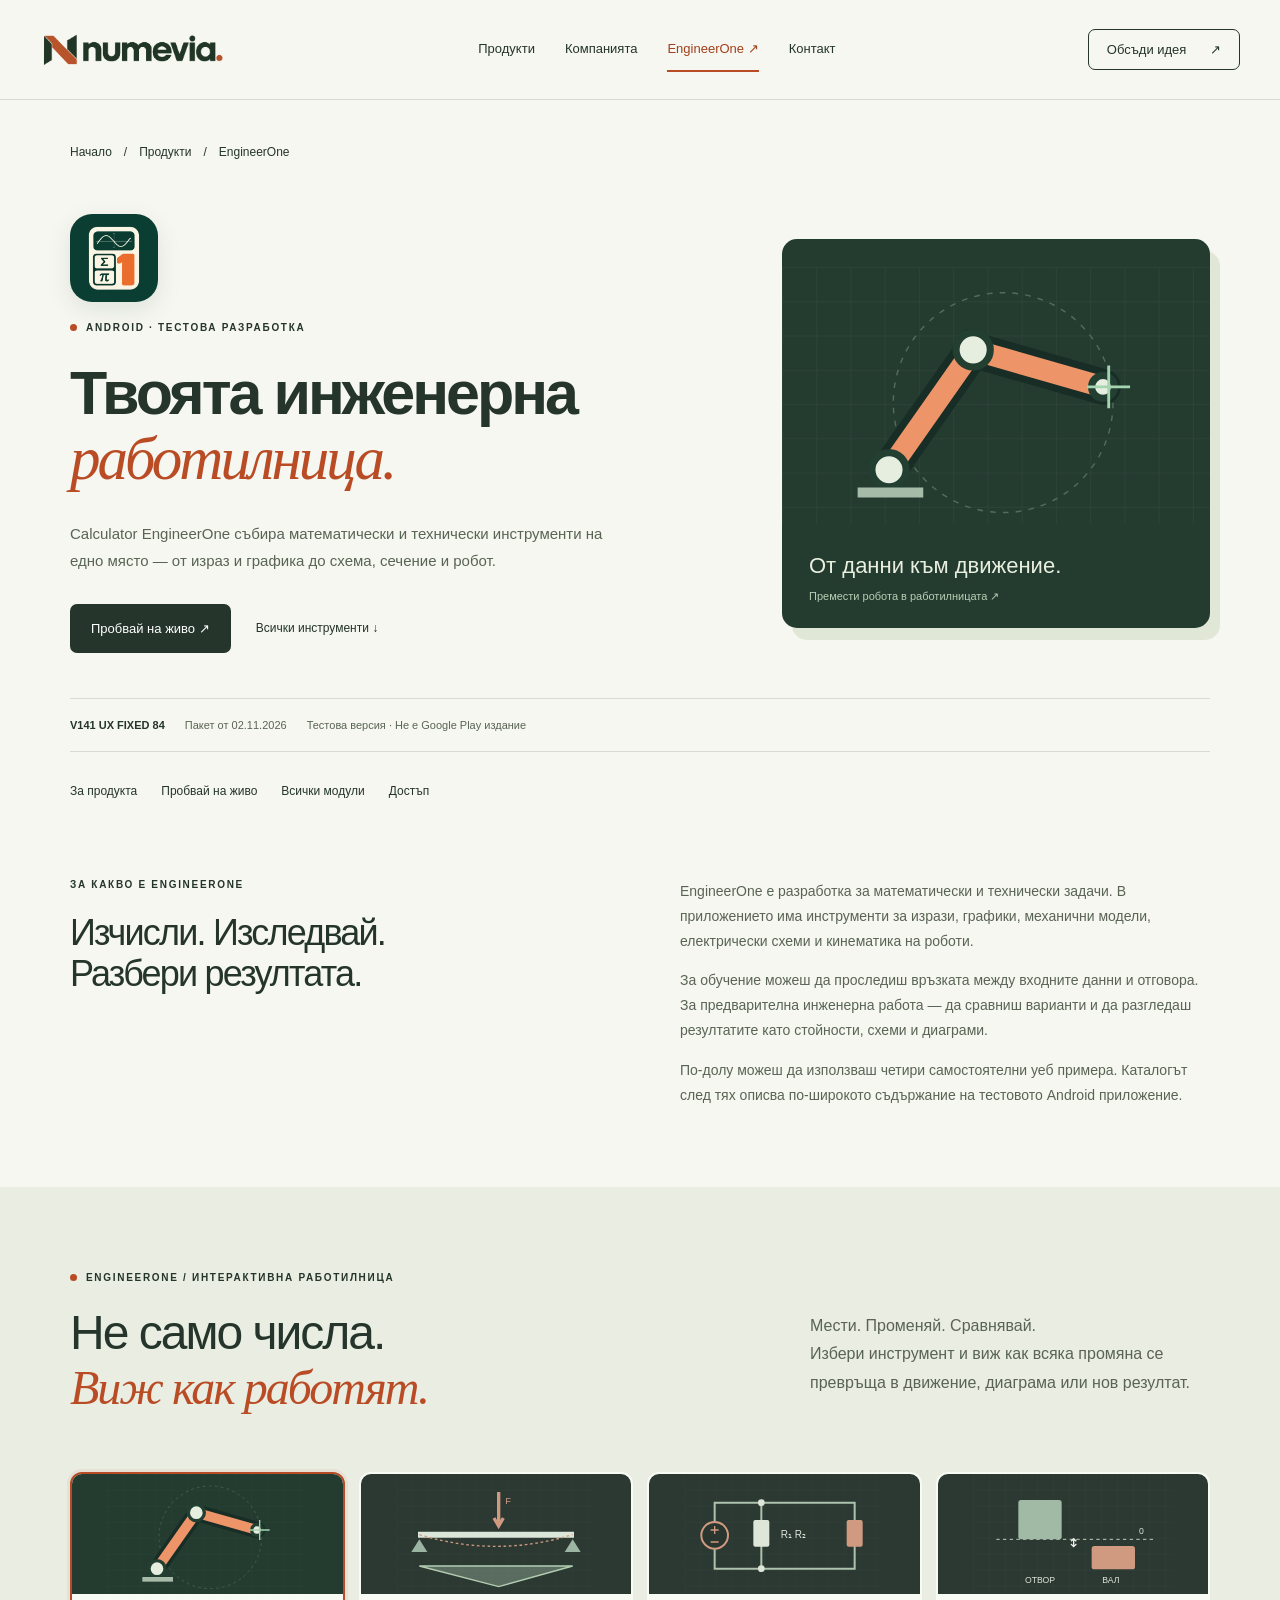
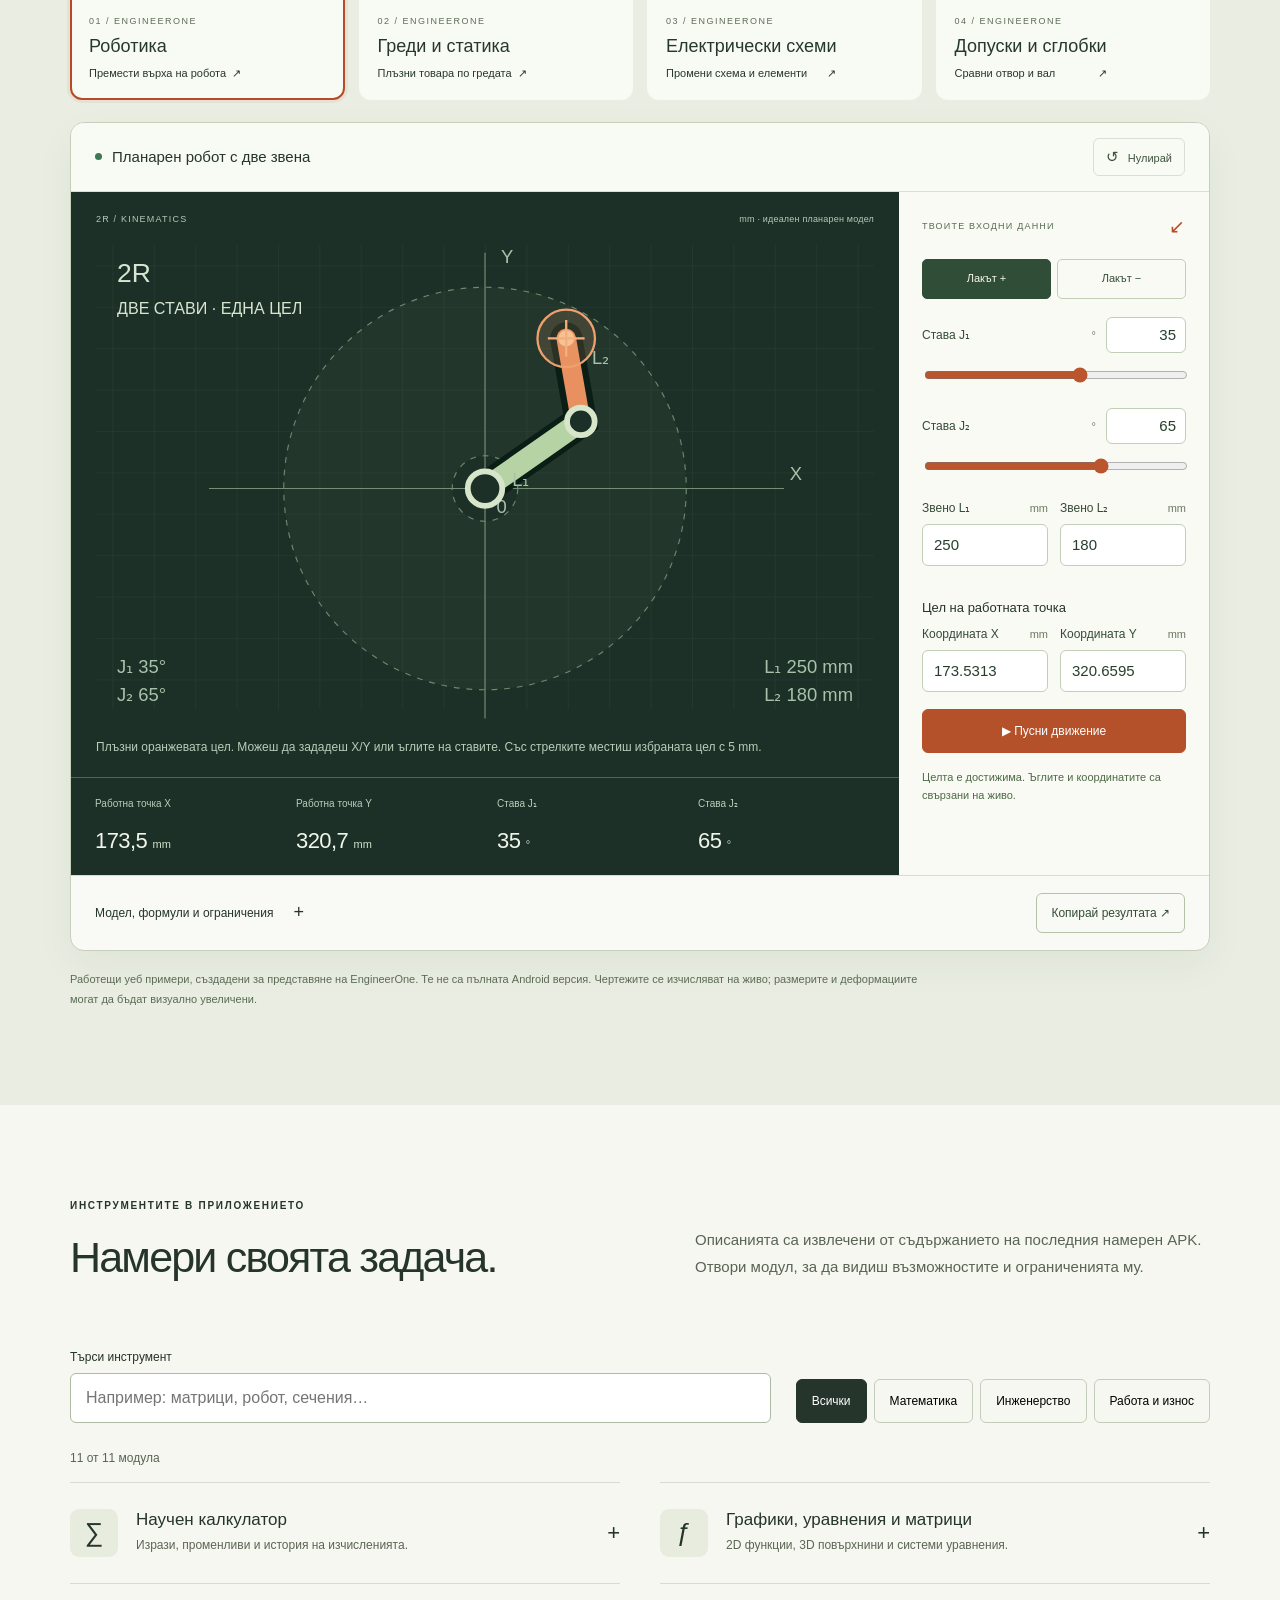
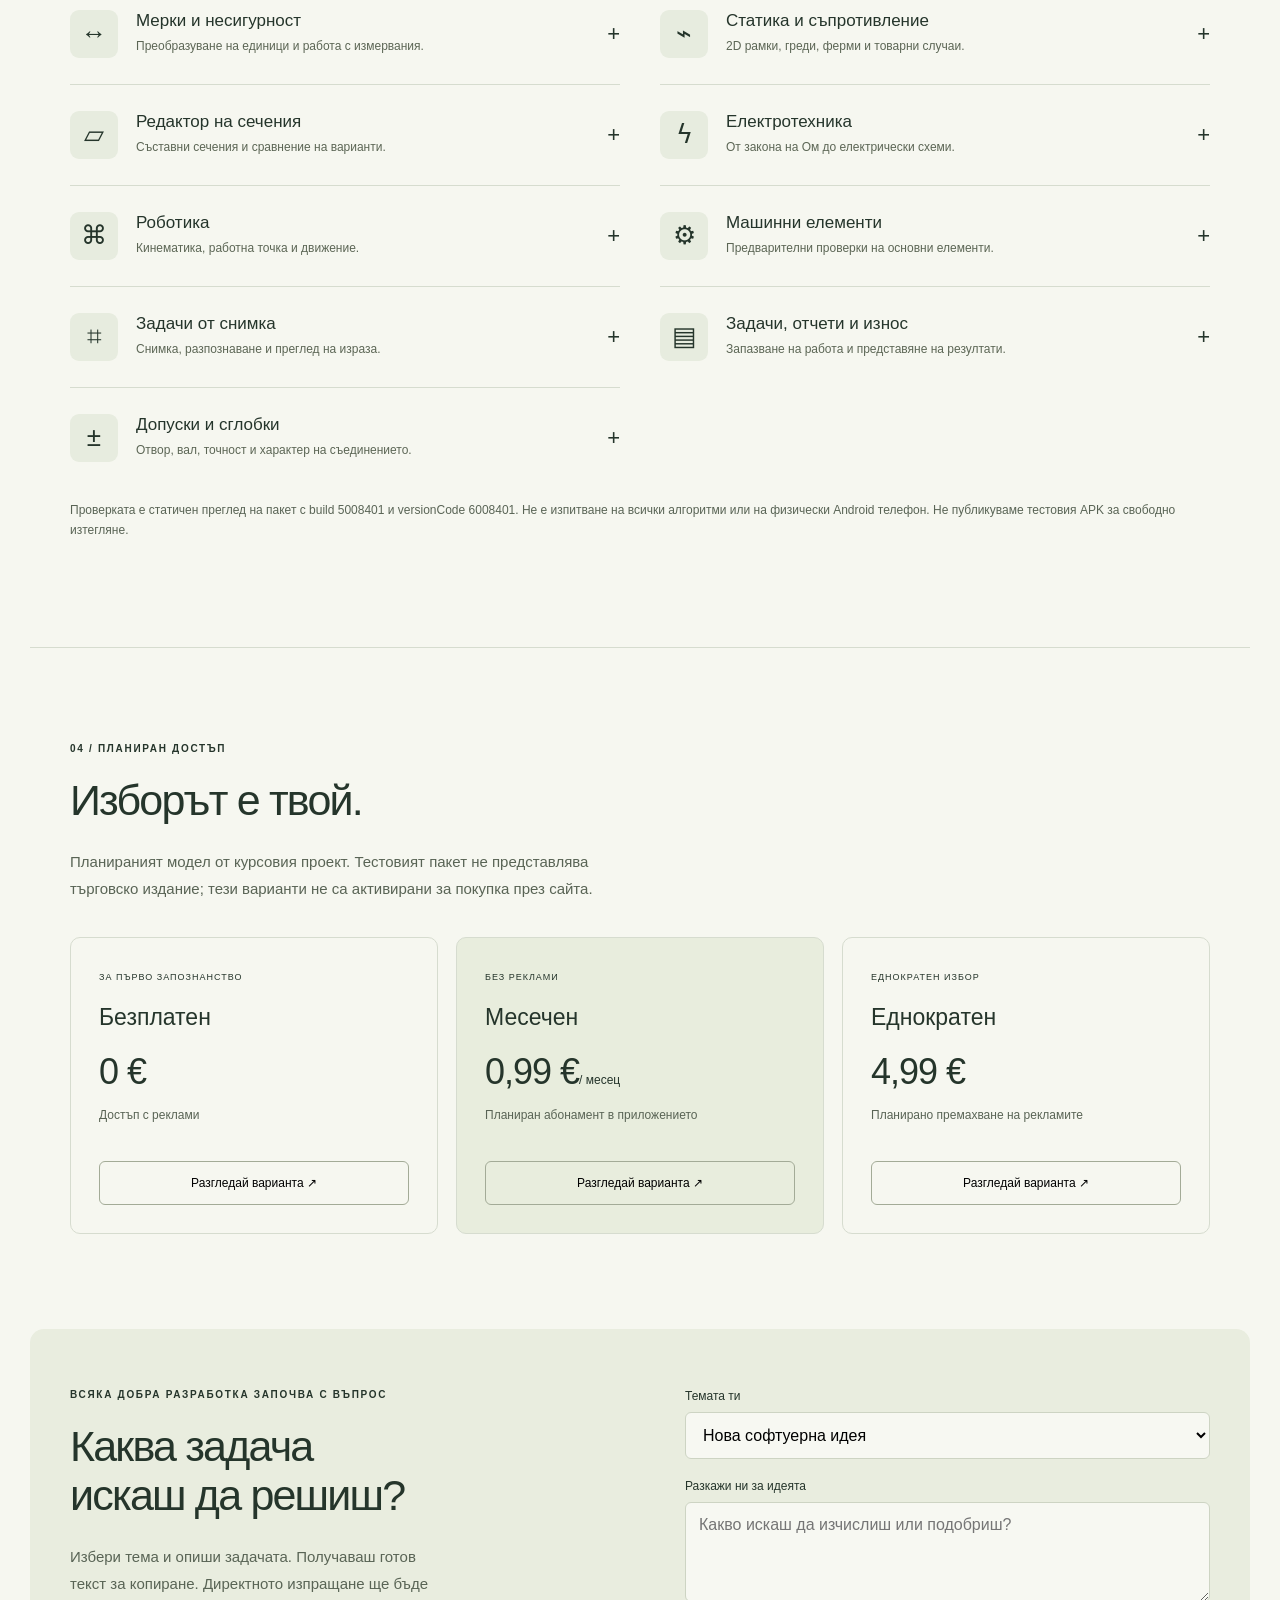
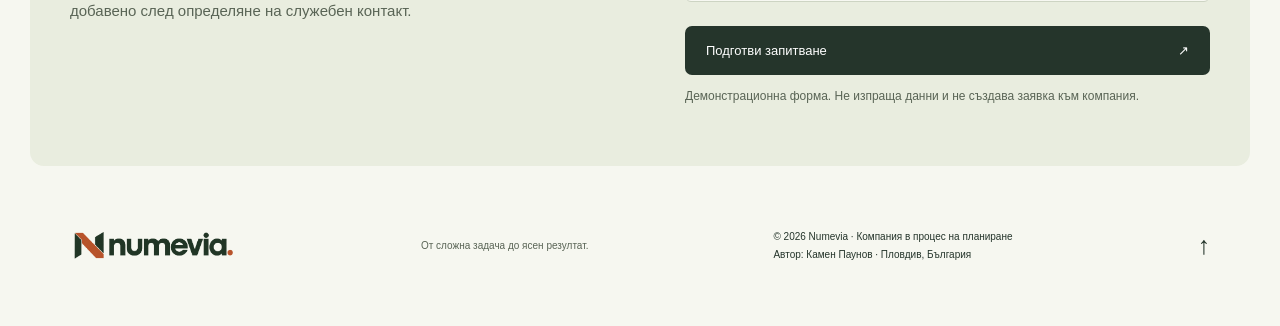
==== engineerone.html @ b9535e92 "Add distinctive EngineerOne app icon to product pages" ====
<!doctype html><html lang="bg"><head><meta charset="utf-8"><meta name="viewport" content="width=device-width,initial-scale=1"><meta name="description" content="Разгледай модулите в EngineerOne V141: математика, статика, роботика, електротехника и машинни елементи. Опитай интерактивна демонстрация."><title>EngineerOne — Модули и интерактивна демонстрация | Numevia</title><link rel="stylesheet" href="style.css"><meta property="og:title" content="EngineerOne — Инженерна работилница за Android"><meta property="og:description" content="Запознай се с Numevia и EngineerOne — първата ни разработка за математически и инженерни задачи."><meta property="og:type" content="website"><meta property="og:image" content="https://kamentuplovdiv-stack.github.io/numeviasoft/visuals/numevia-logo.png"><link rel="icon" type="image/png" href="visuals/engineerone-icon.png"><link rel="stylesheet" href="lab.css"><link rel="canonical" href="https://kamentuplovdiv-stack.github.io/numeviasoft/engineerone.html"></head><body>
<a class="skip-link" href="#main">Към съдържанието</a><header><a class="logo" href="index.html" aria-label="Numevia начало"><img src="visuals/numevia-logo.png" width="2048" height="680" alt="Numevia"></a><button class="menu-toggle" aria-controls="navigation" aria-expanded="false">Меню <span>☰</span></button><nav id="navigation" aria-label="Основна навигация"><a href="products.html" data-page="products">Продукти</a><a href="index.html#about" data-section="about">Компанията</a><a href="engineerone.html" data-page="engineerone">EngineerOne ↗</a><a href="index.html#contact" data-section="contact">Контакт</a></nav><a class="navcta" href="index.html#contact">Обсъди идея <span>↗</span></a></header>
<main id="main"><section class="wrap product-hero" id="home"><div class="breadcrumb product-breadcrumb"><a href="index.html">Начало</a><span>/</span><a href="products.html">Продукти</a><span>/</span><span aria-current="page">EngineerOne</span></div><div class="product-intro"><div><img class="engineerone-app-icon" src="visuals/engineerone-icon.png" width="96" height="96" alt="Икона на EngineerOne"><div class="eyebrow"><i></i> ANDROID · ТЕСТОВА РАЗРАБОТКА</div><h1>Твоята инженерна<br><em>работилница.</em></h1><p>Calculator EngineerOne събира математически и технически инструменти на едно място — от израз и графика до схема, сечение и робот.</p><div class="actions"><a class="button" href="#demo">Пробвай на живо ↗</a><a class="textlink" href="#modules">Всички инструменти ↓</a></div></div><a class="product-visual" href="#demo" aria-label="Опитай интерактивния робот"><img src="visuals/robot.svg" width="300" height="180" alt="Двузвенен робот с означена работна област"><span><strong>От данни към движение.</strong><small>Премести робота в работилницата ↗</small></span></a></div><div class="release-strip"><strong>V141 UX FIXED 84</strong><span>Пакет от 02.11.2026</span><span>Тестова версия · Не е Google Play издание</span></div><nav class="product-sections" aria-label="На тази страница"><a href="#overview">За продукта</a><a href="#demo">Пробвай на живо</a><a href="#modules">Всички модули</a><a href="#plans">Достъп</a></nav></section><section class="wrap product-overview" id="overview"><div><div class="eyebrow">ЗА КАКВО Е ENGINEERONE</div><h2>Изчисли. Изследвай.<br>Разбери резултата.</h2></div><div><p>EngineerOne е разработка за математически и технически задачи. В приложението има инструменти за изрази, графики, механични модели, електрически схеми и кинематика на роботи.</p><p>За обучение можеш да проследиш връзката между входните данни и отговора. За предварителна инженерна работа — да сравниш варианти и да разгледаш резултатите като стойности, схеми и диаграми.</p><p>По-долу можеш да използваш четири самостоятелни уеб примера. Каталогът след тях описва по-широкото съдържание на тестовото Android приложение.</p></div></section><section class="engineering-lab" id="demo"><div class="wrap"><div class="lab-heading"><div><div class="eyebrow"><i></i> ENGINEERONE / ИНТЕРАКТИВНА РАБОТИЛНИЦА</div><h2>Не само числа.<br><em>Виж как работят.</em></h2></div><p>Мести. Променяй. Сравнявай.<br>Избери инструмент и виж как всяка промяна се превръща в движение, диаграма или нов резултат.</p></div><div class="lab-choices" role="tablist" aria-label="Интерактивни инженерни примери"><button class="lab-choice selected" id="tab-robot" role="tab" aria-controls="lab-panel" aria-selected="true" tabindex="0" data-lab="robot"><img src="visuals/robot.svg" width="300" height="180" alt="" loading="lazy"><span class="choice-copy"><small>01 / ENGINEERONE</small><strong>Роботика</strong><span>Премести върха на робота <b>↗</b></span></span></button><button class="lab-choice " id="tab-beam" role="tab" aria-controls="lab-panel" aria-selected="false" tabindex="-1" data-lab="beam"><img src="visuals/beam.svg" width="300" height="180" alt="" loading="lazy"><span class="choice-copy"><small>02 / ENGINEERONE</small><strong>Греди и статика</strong><span>Плъзни товара по гредата <b>↗</b></span></span></button><button class="lab-choice " id="tab-circuit" role="tab" aria-controls="lab-panel" aria-selected="false" tabindex="-1" data-lab="circuit"><img src="visuals/circuit.svg" width="300" height="180" alt="" loading="lazy"><span class="choice-copy"><small>03 / ENGINEERONE</small><strong>Електрически схеми</strong><span>Промени схема и елементи <b>↗</b></span></span></button><button class="lab-choice " id="tab-fit" role="tab" aria-controls="lab-panel" aria-selected="false" tabindex="-1" data-lab="fit"><img src="visuals/fit.svg" width="300" height="180" alt="" loading="lazy"><span class="choice-copy"><small>04 / ENGINEERONE</small><strong>Допуски и сглобки</strong><span>Сравни отвор и вал <b>↗</b></span></span></button></div><div class="lab-panel" id="lab-panel" role="tabpanel" aria-labelledby="tab-robot"><div class="lab-topbar"><div><span class="lab-live-dot"></span><strong id="lab-title">Планарен робот с две звена</strong></div><div class="lab-tools"><button type="button" id="lab-reset" aria-label="Възстанови примерните стойности">↺ <span>Нулирай</span></button></div></div><div class="lab-body"><div class="lab-viewport"><div class="canvas-caption"><span id="lab-canvas-label">2R KINEMATICS</span><span id="lab-scale">mm / идеален модел</span></div><svg id="lab-canvas" viewBox="0 0 720 440" role="img" aria-labelledby="canvas-title canvas-description"><title id="canvas-title">Интерактивен чертеж</title><desc id="canvas-description">Визуализация на избрания инженерeн пример.</desc></svg><p class="lab-hint" id="lab-hint"></p><div class="lab-kpis" id="lab-kpis"></div></div><div class="lab-controls"><div class="control-heading"><span>ТВОИТЕ ВХОДНИ ДАННИ</span><span>↙</span></div><div id="lab-fields"></div><div id="lab-error" class="lab-error" role="alert" hidden></div><div class="lab-status" id="lab-status" role="status"></div></div></div><div class="lab-bottom"><details><summary>Модел, формули и ограничения <span>+</span></summary><div id="lab-method"></div></details><button type="button" id="lab-copy">Копирай резултата ↗</button></div><div class="lab-feedback" id="lab-feedback" role="status"></div></div><p class="lab-note">Работещи уеб примери, създадени за представяне на EngineerOne. Те не са пълната Android версия. Чертежите се изчисляват на живо; размерите и деформациите могат да бъдат визуално увеличени.</p><noscript>Включи JavaScript, за да управляваш чертежите. EngineerOne включва роботика, статика, електротехника и допуски.</noscript></div></section><section class="wrap section" id="modules"><div class="section-top"><div><div class="eyebrow">ИНСТРУМЕНТИТЕ В ПРИЛОЖЕНИЕТО</div><h2>Намери своята задача.</h2></div><p>Описанията са извлечени от съдържанието на последния намерен APK. Отвори модул, за да видиш възможностите и ограниченията му.</p></div><div class="catalog-toolbar"><label for="module-search">Търси инструмент<input id="module-search" type="search" placeholder="Например: матрици, робот, сечения…"></label><div class="filters" role="group" aria-label="Филтър по категория"><button class="active" data-filter="all" aria-pressed="true">Всички</button><button data-filter="math" aria-pressed="false">Математика</button><button data-filter="engineering" aria-pressed="false">Инженерство</button><button data-filter="workflow" aria-pressed="false">Работа и износ</button></div></div><p id="catalog-count" role="status"></p><div id="module-list" class="module-list"></div><div id="no-results" hidden><h3>Няма намерен модул.</h3><p>Опитай по-кратка дума или избери всички категории.</p><button id="clear-search">Изчисти търсенето</button></div><noscript>За търсене в каталога включи JavaScript. Приложението включва калкулатор, графики, уравнения, матрици, мерки, статика, сечения, електротехника, роботика, машинни елементи, снимки и отчети.</noscript><p class="caption">Проверката е статичен преглед на пакет с build 5008401 и versionCode 6008401. Не е изпитване на всички алгоритми или на физически Android телефон. Не публикуваме тестовия APK за свободно изтегляне.</p></section><section class="wrap pricing section" id="plans"><div class="eyebrow">04 / ПЛАНИРАН ДОСТЪП</div><h2>Изборът е твой.</h2><p>Планираният модел от курсовия проект. Тестовият пакет не представлява търговско издание; тези варианти не са активирани за покупка през сайта.</p><div class="plans"><article><small>ЗА ПЪРВО ЗАПОЗНАНСТВО</small><h3>Безплатен</h3><div class="price">0 €</div><p>Достъп с реклами</p><button data-plan="Безплатен">Разгледай варианта ↗</button></article><article class="preferred"><small>БЕЗ РЕКЛАМИ</small><h3>Месечен</h3><div class="price">0,99 €<span>/ месец</span></div><p>Планиран абонамент в приложението</p><button data-plan="Месечен — 0,99 €">Разгледай варианта ↗</button></article><article><small>ЕДНОКРАТЕН ИЗБОР</small><h3>Еднократен</h3><div class="price">4,99 €</div><p>Планирано премахване на рекламите</p><button data-plan="Еднократен — 4,99 €">Разгледай варианта ↗</button></article></div><div class="plan-detail" id="plan-detail" hidden role="status"></div></section><section class="contact wrap" id="contact"><div><div class="eyebrow">ВСЯКА ДОБРА РАЗРАБОТКА ЗАПОЧВА С ВЪПРОС</div><h2>Каква задача<br>искаш да решиш?</h2><p>Избери тема и опиши задачата. Получаваш готов текст за копиране. Директното изпращане ще бъде добавено след определяне на служебен контакт.</p></div><form id="brief"><label for="topic">Темата ти</label><select id="topic"><option>Нова софтуерна идея</option><option>EngineerOne — предложение</option><option>Техническа задача</option><option>Сътрудничество</option></select><label for="message">Разкажи ни за идеята</label><textarea id="message" required minlength="10" rows="4" placeholder="Какво искаш да изчислиш или подобриш?"></textarea><button class="button" type="submit">Подготви запитване <span>↗</span></button><small>Демонстрационна форма. Не изпраща данни и не създава заявка към компания.</small><div id="brief-result" hidden><label for="prepared">Твоето подготвено запитване</label><textarea id="prepared" readonly rows="5"></textarea><button id="copy" type="button">Копирай текста</button><span id="copy-status" role="status"></span></div></form></section></main><footer class="wrap"><a class="logo" href="index.html" aria-label="Numevia начало"><img src="visuals/numevia-logo.png" width="2048" height="680" alt="Numevia"></a><p>От сложна задача до ясен резултат.</p><small>© 2026 Numevia · Компания в процес на планиране<br>Автор: Камен Паунов · Пловдив, България</small><a href="#home" aria-label="Обратно в началото">↑</a></footer><script src="modules-data.js"></script><script src="catalog.js"></script><script src="app.js"></script><script src="lab-math.js"></script><script src="lab.js"></script></body></html>
---- style.css ----
:root{--paper:#f7f7f2;--ink:#20251f;--muted:#6c7169;--orange:#ed713c;--line:#dfe1d8}*{box-sizing:border-box}html{scroll-behavior:auto;scroll-padding-top:100px}body{margin:0;background:var(--paper);color:var(--ink);font-family:Arial,Helvetica,sans-serif}button,input,select,textarea{font:inherit}a{color:inherit;text-decoration:none}button,a,input,textarea,select{outline-offset:5px}button{cursor:pointer}.wrap{max-width:1220px;margin:auto;padding-left:40px;padding-right:40px}header{height:100px;display:flex;align-items:center;justify-content:space-between;max-width:1300px;margin:auto;padding:0 40px;border-bottom:1px solid var(--line)}.logo{display:flex;align-items:center;font-size:29px;font-weight:800;letter-spacing:-1.5px}.dot{color:var(--orange)}.mark{font-family:Georgia;font-size:34px;color:var(--paper);background:var(--ink);border-radius:10px;width:37px;height:37px;text-align:center;margin-right:10px;line-height:31px}nav{display:flex;gap:30px;font-size:13px}.navcta{font-size:13px;border:1px solid var(--ink);border-radius:7px;padding:12px 18px}.navcta span{margin-left:20px}.hero{display:grid;grid-template-columns:1.1fr 1fr;min-height:670px;align-items:center;gap:45px}.eyebrow{font-size:10px;letter-spacing:1.7px;font-weight:700;display:flex;gap:9px;align-items:center}.eyebrow i,.art-label i{display:inline-block;background:var(--orange);height:7px;width:7px;border-radius:50%}h1{font-size:66px;line-height:1.07;letter-spacing:-3px;margin:28px 0}em{font-weight:400;font-family:Georgia,serif;color:var(--orange)}p{font-size:15px;line-height:1.8;color:var(--muted)}.hero-copy>p{max-width:460px}.actions{display:flex;align-items:center;gap:25px;margin-top:30px}.button{border:0;background:var(--ink);color:white;padding:17px 21px;border-radius:7px;display:inline-flex;justify-content:space-between;gap:22px;font-size:13px}.button:hover{background:#3c4737}.textlink{font-size:12px}.hero-note{border-top:1px solid var(--line);margin-top:48px;padding-top:20px;display:flex;gap:22px;font-size:10px;color:var(--muted)}.hero-art{position:relative;height:550px;display:flex;align-items:center;justify-content:center;background:radial-gradient(ellipse at center,#e9ede1 0%,transparent 65%);overflow:hidden}.orbit{position:absolute;width:470px;height:470px;border:1px solid #d6ddcf;border-radius:50%;transform:rotate(-30deg) scaleY(.65)}.orbit2{transform:rotate(50deg) scaleY(.8);width:440px;height:440px}.phone{width:243px;background:#fafbf7;border:7px solid #2c332a;border-radius:34px;padding:15px 14px 10px;box-shadow:20px 30px 35px #27332225;transform:rotate(-8deg);z-index:1}.phone-top{display:flex;justify-content:space-between;font-size:9px;padding:0 6px 20px}.apphead{display:flex;gap:7px;font-size:13px;font-weight:bold;align-items:center}.apphead small{display:block;font-size:6px;font-weight:400;margin-top:5px}.appicon{background:var(--orange);color:white;padding:7px;border-radius:8px;font-size:18px}.appicon span{font-size:10px}.appnav{display:flex;font-size:8px;gap:24px;padding:21px 0 12px}.appnav span:first-child{border-bottom:2px solid var(--orange);padding-bottom:7px}.phone-result{background:#edf0e6;border-radius:12px;padding:17px}.phone-result small{font-size:7px;letter-spacing:1px}.phone-result div{font-size:37px;margin-top:9px;letter-spacing:-2px}.phone-result div span{font-size:17px}.phone-result p{font-size:9px;margin:4px 0}.phone-fields>div{border-bottom:1px solid var(--line);padding:13px 2px;display:flex;justify-content:space-between;font-size:8px}.phone-grid{display:grid;grid-template-columns:1fr 1fr;gap:7px;padding:16px 0}.phone-grid>span{background:#f0f1ea;padding:10px;font-size:17px;border-radius:7px}.phone-grid small{display:block;font-size:7px;margin-top:5px}.phone-bottom{background:var(--orange);color:white;border-radius:7px;padding:12px;font-size:9px;display:flex;justify-content:space-between}.homebar{width:65px;height:3px;background:#3c4037;margin:12px auto 0;border-radius:5px}.floating{position:absolute;right:1px;top:100px;background:#fff;padding:17px 20px;border:1px solid var(--line);border-radius:10px;z-index:2;font-size:11px;line-height:1.8;transform:rotate(5deg)}.floating strong{font-size:13px}.art-label{position:absolute;bottom:0;font-size:8px;letter-spacing:1.2px;display:flex;align-items:center;gap:8px}.art-plus{position:absolute;font-size:28px;color:#98a28d}.p1{left:20px;top:100px}.p2{right:30px;bottom:110px}.ribbon{background:#e9ece2;border-top:1px solid var(--line);border-bottom:1px solid var(--line)}.ribbon>div{display:flex;align-items:center;justify-content:space-between;gap:20px;min-height:72px;font-size:12px}.ribbon span:nth-child(even){color:#8a937e;font-size:20px}.section{padding-top:95px;padding-bottom:95px}h2{font-size:43px;line-height:1.15;letter-spacing:-1.8px;font-weight:500;margin:22px 0}h3{font-weight:500}.section-top{display:grid;grid-template-columns:1fr 1fr;gap:110px;align-items:center;margin-bottom:45px}.product-grid{display:grid;grid-template-columns:1fr 1.1fr;gap:70px}.feature{padding:35px;border-radius:12px;display:flex;flex-direction:column;justify-content:space-between}.orange{background:#ed7844;color:#20251f}.feature-symbol{font-family:Georgia;font-size:54px}.feature small{font-size:9px;letter-spacing:2px}.feature h3{font-size:34px;letter-spacing:-1px;margin:13px 0}.feature p{color:#4d3b2b;font-size:13px;max-width:330px}.feature a{display:flex;justify-content:space-between;border-top:1px solid #ad512e50;padding-top:17px;margin-top:25px;font-size:12px}.feature-list article{display:flex;gap:25px;padding:21px 0;border-bottom:1px solid var(--line)}.feature-list article>span{font-size:11px;color:var(--orange);padding-top:6px}.feature-list h3{margin:0;font-size:22px}.feature-list p{font-size:13px;margin-bottom:0}.caption{font-size:11px;line-height:1.7}.demo-section{background:#252e25;color:#f4f5ee;padding:85px 0}.demo-layout{display:grid;grid-template-columns:1fr 1fr;gap:95px;align-items:center}.demo-section p{color:#b4beb0}.demo-tabs{display:flex;flex-wrap:wrap;gap:8px;margin:30px 0}.demo-tabs button{border:1px solid #596151;background:transparent;color:#d9dfd3;border-radius:6px;padding:12px 14px;font-size:12px}.demo-tabs button.active{background:#d8e4bc;color:#283122;border-color:#d8e4bc}.calculator{background:#f8f9f3;border-radius:13px;color:var(--ink);padding:28px}.calc-top{display:flex;justify-content:space-between;font-size:8px;letter-spacing:1px}.live{color:#527044}.calculator h3{font-size:23px;margin:25px 0}.input-row{display:grid;grid-template-columns:1fr 1fr;gap:15px}.calculator label{display:block;font-size:11px;line-height:1.5}.calculator input,.calculator select{margin-top:8px;width:100%;background:white;border:1px solid #d8ddcf;border-radius:7px;padding:13px;color:var(--ink);min-width:0}.answer{margin-top:20px;background:#e6edda;border-radius:9px;padding:23px}.answer small{font-size:10px}.answer #result{font-size:42px;letter-spacing:-1px;margin-top:12px;overflow-wrap:anywhere}.answer p{color:#5a6650;margin:7px 0 0;font-size:12px}.reset{border:0;background:transparent;font-size:11px;color:#68725d;padding:17px 0 0}.process{display:grid;grid-template-columns:repeat(4,1fr);border-top:1px solid var(--line);padding-top:30px;gap:30px}.process small{font-size:9px;letter-spacing:1px;color:#8a8d82}.process h3{font-size:20px}.process p{font-size:12px}.pricing{border-top:1px solid var(--line)}.pricing>p{max-width:550px}.plans{display:grid;grid-template-columns:repeat(3,1fr);gap:18px;margin-top:35px}.plans article{border:1px solid var(--line);padding:28px;border-radius:10px}.plans small{font-size:9px;letter-spacing:1px}.plans h3{font-size:23px;margin:20px 0}.price{font-size:36px;letter-spacing:-1px}.price span{font-size:12px;letter-spacing:0}.plans p{font-size:12px;min-height:44px}.plans button,#copy{width:100%;background:transparent;border:1px solid #a3ab97;padding:12px;border-radius:6px;font-size:12px}.preferred{background:#e8eddd}.plan-detail{margin-top:20px;padding:22px;background:#e8eddd;border-radius:8px;font-size:14px;line-height:1.7}.faq{padding-top:0;display:grid;grid-template-columns:1fr 1fr;gap:60px}.faq h2{font-size:32px}details{border-bottom:1px solid var(--line);padding:20px 0}summary{cursor:pointer;font-size:14px;display:flex;justify-content:space-between;gap:20px}details p{font-size:13px}.contact{background:#e9eddf;padding-top:60px;padding-bottom:60px;border-radius:14px;display:grid;grid-template-columns:1fr 1fr;gap:90px}.contact p{max-width:360px}.contact label{display:block;font-size:12px;margin-bottom:9px}.contact select,.contact textarea{width:100%;border:1px solid #cdd4c3;background:#f7f8f2;padding:13px;border-radius:6px;margin-bottom:20px}.contact textarea{resize:vertical}.contact .button{width:100%}.contact form>small{font-size:10px;line-height:1.6;color:var(--muted);display:block;margin-top:12px}#brief-result{margin-top:20px}#copy-status{display:block;font-size:12px;margin-top:10px}footer{display:flex;gap:30px;align-items:center;justify-content:space-between;min-height:160px}footer p,footer small{font-size:10px;line-height:1.8}footer>a:last-child{font-size:25px}a:hover,summary:hover{color:var(--orange)}.button:hover{color:white}@media(max-width:900px){.hero{gap:10px}h1{font-size:51px}.actions{align-items:flex-start;flex-direction:column;gap:17px}.section-top,.demo-layout{gap:35px}.hero-art{height:520px}.floating{right:0;font-size:9px;padding:12px}.product-grid{gap:30px}.contact{gap:40px}.wrap{padding-left:25px;padding-right:25px}.process{gap:20px}.hero-note{flex-direction:column;gap:7px}.plans article{padding:20px}.price{font-size:30px}}@media(max-width:640px){header{height:80px;padding:0 22px}header .logo{font-size:25px}.mark{display:none}nav{gap:14px;font-size:11px}nav a:last-child{display:none}.navcta{padding:9px 10px;font-size:10px}.navcta span{margin-left:4px}.hero{grid-template-columns:1fr;padding-top:45px;gap:20px}h1{font-size:49px;margin-top:22px;letter-spacing:-2px}.hero-copy>p{font-size:14px}.actions{flex-direction:row;align-items:center;gap:15px}.button{font-size:11px;padding:15px}.textlink{font-size:10px}.hero-note{flex-direction:row;justify-content:space-between;font-size:8px;margin-top:30px}.hero-art{height:510px}.phone{width:235px}.floating{right:12px;top:70px}.ribbon>div{flex-wrap:wrap;justify-content:center;gap:14px;padding-top:20px;padding-bottom:20px;font-size:10px}.ribbon span:nth-child(4){display:none}.section{padding-top:60px;padding-bottom:60px}h2{font-size:34px}.section-top,.product-grid,.demo-layout,.faq,.contact{grid-template-columns:1fr;gap:25px}.section-top{margin-bottom:25px}.section-top p{margin-top:0}.feature{min-height:340px}.demo-section{padding:60px 0}.calculator{padding:22px}.process{grid-template-columns:1fr 1fr;gap:20px}.plans{grid-template-columns:1fr}.plans p{min-height:auto}.plans article{padding:25px}.faq{padding-top:10px}.contact{margin:0 15px;padding:35px 22px;gap:20px}.contact h2{font-size:37px}footer{padding-top:35px;padding-bottom:35px;flex-wrap:wrap;gap:15px}footer p{display:none}footer small{margin-left:auto}footer>a:last-child{display:none}.eyebrow{font-size:8px;letter-spacing:1.2px}}@media(prefers-reduced-motion:reduce){html{scroll-behavior:auto}}
.phone{transform:rotate(-8deg) scale(.93)}
/* Numevia identity and product catalogue */
:root{--ink:#25352b;--muted:#596455;--orange:#b94c25;--line:#d6dccf}body{background:#f6f7f0}header{position:relative;z-index:10}nav a{padding:14px 0;border-bottom:2px solid transparent}nav a[aria-current]{color:#a13f1c;border-bottom-color:#b94c25}.skip-link{position:fixed;top:-100px;left:15px;z-index:100;background:#25352b;color:white;padding:15px}.skip-link:focus{top:10px}:focus-visible{outline:3px solid #a5421f;outline-offset:4px}button,a{touch-action:manipulation}button{min-height:44px}.menu-toggle{display:none}h1{font-size:61px}.hero{min-height:670px;grid-template-columns:1.2fr 1fr;gap:30px}.hero-note{font-size:9px;flex-direction:column;gap:8px}.brand-art{height:510px;border-radius:4px;background:#e5e9dc;position:relative;overflow:hidden}.art-grid{position:absolute;inset:0;background-image:linear-gradient(#b6c2ab50 1px,transparent 1px),linear-gradient(90deg,#b6c2ab50 1px,transparent 1px);background-size:42px 42px;mask-image:linear-gradient(transparent,black,transparent)}.art-coordinate{position:absolute;left:25px;top:25px;font-size:10px;letter-spacing:2px}.brand-monogram{position:absolute;inset:105px 70px 110px;display:flex;align-items:stretch;justify-content:space-between;transform:rotate(-10deg)}.brand-monogram span{width:23%;background:#2e4737;border-radius:4px;box-shadow:12px 13px 0 #b8c8aa}.brand-monogram span:nth-child(2){width:28%;background:#ed8052;transform:skewX(26deg);z-index:1;box-shadow:10px 13px 0 #cc9a74}.art-tag{position:absolute;padding:12px;background:#f9faf5;border:1px solid #c5cdbd;font-size:9px;letter-spacing:1px;box-shadow:0 4px 15px #28342208}.tag-one{left:20px;top:100px;transform:rotate(-5deg)}.tag-two{right:12px;top:225px;transform:rotate(4deg)}.tag-three{right:25px;bottom:95px;background:#ed8052}.art-footer{position:absolute;bottom:22px;left:25px;right:25px;display:flex;justify-content:space-between;align-items:end;font-size:9px;line-height:1.6;letter-spacing:1.2px}.art-footer>span:last-child{font-size:40px}.feature.orange{background:#ee8052}.feature a{min-height:45px;align-items:center}.feature a:hover{color:#19251c;text-decoration:underline}.demo-tabs button{min-height:46px}.demo-section em{color:#f59b72}.caption{font-size:12px}.contact form>small{font-size:12px}.contact textarea,.contact select{font-size:16px}.contact{scroll-margin-top:20px}.breadcrumb{font-size:12px;display:inline-block;margin-bottom:45px;padding:10px 0}.product-hero{padding-top:35px;padding-bottom:30px}.product-intro{display:grid;grid-template-columns:1.5fr 1fr;gap:70px;align-items:center}.product-intro p{max-width:560px}.product-emblem{background:#e2e8d8;aspect-ratio:1;border-radius:15px;display:flex;flex-direction:column;align-items:center;justify-content:center;position:relative;overflow:hidden}.product-emblem:before{content:'';position:absolute;width:85%;height:85%;border:1px solid #c4d0b7;border-radius:50%}.product-emblem>span{font-size:115px;font-weight:700;letter-spacing:-10px;color:#253d2c;position:relative}.product-emblem>span>span{color:#bb4c24}.product-emblem small{font-size:9px;letter-spacing:2px;margin:20px 0}.product-emblem>div{font-size:12px}.release-strip{display:flex;flex-wrap:wrap;gap:20px;border-top:1px solid var(--line);border-bottom:1px solid var(--line);padding:20px 0;margin-top:45px;font-size:11px;color:#596455}.release-strip strong{color:#25352b}.catalog-toolbar{display:flex;justify-content:space-between;align-items:end;gap:25px}.catalog-toolbar label{font-size:12px;flex:1}.catalog-toolbar input{display:block;width:100%;margin-top:9px;border:1px solid #aebaa4;padding:15px;border-radius:6px;background:white;font-size:16px}.filters{display:flex;gap:7px;flex-wrap:wrap}.filters button{padding:12px 15px;background:transparent;border:1px solid #c4cdbb;border-radius:6px;font-size:12px}.filters button.active{background:#25352b;color:white;border-color:#25352b}#catalog-count{font-size:12px;margin-top:25px}.module-list{display:grid;grid-template-columns:1fr 1fr;gap:0 40px}.module{padding:0;border-top:1px solid var(--line);border-bottom:0}.module summary{padding:25px 0;align-items:center;gap:18px;min-height:100px;list-style:none}.module summary::-webkit-details-marker{display:none}.module-icon{display:grid;place-items:center;background:#e7ecdf;border-radius:9px;width:48px;height:48px;flex:0 0 48px;font-size:26px}.module summary>span:nth-child(2){flex:1}.module strong{font-size:17px;display:block;font-weight:500}.module small{display:block;line-height:1.6;font-size:12px;color:#5c6655;margin-top:6px}.expand-icon{font-size:22px}.module[open] .expand-icon{transform:rotate(45deg)}.module[open]{padding-bottom:18px}.module>p{margin:0 0 10px 66px;font-size:13px}.module[open] summary{color:#a13f1c}#no-results{padding:30px;border:1px dashed #acb89f;text-align:center}#clear-search{background:#25352b;color:white;border:0;padding:12px 20px;border-radius:6px}a,button,summary{transition:background-color .18s,color .18s,border-color .18s}.section-top p{max-width:520px}@media(max-width:1000px){h1{font-size:48px}.hero{gap:25px}.brand-monogram{inset:110px 55px 110px}.catalog-toolbar{align-items:stretch;flex-direction:column}.product-intro{gap:30px}}@media(max-width:700px){header{height:78px;padding:0 22px}.menu-toggle{display:flex;gap:15px;align-items:center;border:1px solid #bec9b5;background:transparent;padding:10px 15px;border-radius:6px;font-size:13px;margin-left:auto}.navcta{display:none}header nav{display:none;position:absolute;top:77px;left:0;right:0;background:#f6f7f0;box-shadow:0 15px 20px #25352b15;padding:15px 25px;border-bottom:1px solid #cbd4c2;flex-direction:column;gap:0}header nav.open{display:flex}header nav a,nav a:last-child{display:block;font-size:15px;padding:15px 0}.hero{grid-template-columns:1fr;gap:32px;padding-top:40px;padding-bottom:30px}.hero h1{font-size:44px;letter-spacing:-1.9px}.hero-note{flex-direction:column}.brand-art{height:360px}.brand-monogram{inset:60px 85px 75px}.tag-one{top:55px}.tag-two{top:150px}.tag-three{bottom:63px}.art-footer{bottom:15px}.art-footer>span:last-child{font-size:28px}.product-intro{grid-template-columns:1fr}.product-emblem{aspect-ratio:auto;min-height:240px}.product-emblem>span{font-size:85px}.product-emblem small{margin:12px 0}.product-hero h1{font-size:42px}.breadcrumb{margin-bottom:20px}.release-strip{gap:12px;flex-direction:column}.module-list{grid-template-columns:1fr}.filters{gap:7px}.filters button{flex:1;font-size:11px;white-space:nowrap;padding:12px}.module strong{font-size:16px}.module small{font-size:12px}.module>p{margin-left:0}.product-intro .actions{flex-wrap:wrap}.hero-copy .eyebrow{line-height:1.6;font-size:8px}.hero-copy .actions{flex-wrap:wrap}.process{grid-template-columns:1fr 1fr}.wrap{padding-left:22px;padding-right:22px}.calculator{min-width:0}h2{overflow-wrap:break-word}}@media(max-width:370px){.hero h1{font-size:38px}.brand-monogram{inset:70px 65px 80px}.process{grid-template-columns:1fr}.input-row{gap:9px}.calculator{padding:17px}}@media(prefers-reduced-motion:reduce){*{transition:none!important;animation:none!important;scroll-behavior:auto!important}}
@media(min-width:701px) and (max-width:1000px){header{padding:0 25px}.navcta{display:none}header nav{gap:20px}header .logo{font-size:26px}}
@media(max-width:700px){.eyebrow,.hero-copy .eyebrow{font-size:10px;letter-spacing:1px}.textlink{font-size:12px;line-height:1.6;min-height:44px;display:inline-flex;align-items:center}.hero-copy .actions{gap:12px}.hero-note{font-size:10px}}
.logo img{display:block;width:186px;height:62px;object-fit:contain}header .logo{flex-shrink:0}footer .logo img{width:166px;height:55px}@media(max-width:700px){header .logo img{width:155px;height:52px}footer .logo img{width:140px;height:47px}}
/* Product portfolio: concise discovery, dedicated product details. */
.home-products .section-top{display:flex;justify-content:space-between;gap:35px}.home-products .section-top>a{padding:12px 0;white-space:nowrap}.product-preview{display:grid;grid-template-columns:1fr 1.15fr;border:1px solid #cbd4c2;border-radius:14px;overflow:hidden;background:#fbfcf7}.product-preview-art{display:grid;grid-template-columns:1fr 1fr;align-content:center;gap:1px;background:#22372d;padding:24px}.product-preview-art img{width:100%;height:auto;display:block;aspect-ratio:300/210;object-fit:contain;background:#243b30}.product-preview-copy{padding:42px}.product-preview h3,.product-preview h2{font-size:39px;letter-spacing:-1.3px;margin:22px 0 16px}.product-preview h3>span,.product-preview h2>span{display:block;font-size:16px;letter-spacing:0;margin-top:12px;font-weight:400}.product-preview-copy>p{font-size:14px}.product-tags{list-style:none;display:flex;flex-wrap:wrap;gap:8px;margin:22px 0 0;padding:0}.product-tags li{border:1px solid #ccd5c0;border-radius:5px;font-size:10px;padding:7px 9px;color:#4b6043}.product-preview .actions{gap:20px;flex-wrap:wrap}.portfolio-intro{padding-top:35px;padding-bottom:45px}.portfolio-intro h1{max-width:800px}.portfolio-intro>p{max-width:540px}.portfolio-list{padding-bottom:60px}.portfolio-contact{display:flex;justify-content:space-between;align-items:center;gap:30px;padding-top:25px;padding-bottom:55px;border-top:1px solid #d6dccf}.portfolio-contact h2{font-size:32px;margin-bottom:12px}.product-breadcrumb{display:flex;gap:12px;align-items:center;font-size:12px}.product-sections{display:flex;gap:24px;flex-wrap:wrap;font-size:12px;padding:18px 0 0}.product-sections a{min-height:44px;display:flex;align-items:center;padding:6px 0}.product-overview{display:grid;grid-template-columns:1fr 1fr;gap:80px;padding-top:35px;padding-bottom:65px;scroll-margin-top:25px}.product-overview h2{font-size:36px}.product-overview p{font-size:14px;margin-top:0}.faq details a{text-decoration:underline;text-underline-offset:4px}@media(max-width:1000px){.product-preview-copy{padding:30px}.product-overview{gap:35px}.product-preview .actions{flex-direction:column;align-items:start}.product-preview-art{padding:12px}}@media(max-width:700px){.home-products .section-top{display:block}.product-preview{grid-template-columns:1fr}.product-preview-art{padding:13px}.product-preview-art img{aspect-ratio:300/160}.product-preview-copy{padding:28px 24px}.product-preview h3,.product-preview h2{font-size:34px}.product-preview .actions{flex-direction:row;align-items:center;gap:18px}.portfolio-intro h1{font-size:41px}.portfolio-contact{display:block}.portfolio-contact .button{margin-top:10px}.product-overview{grid-template-columns:1fr;gap:15px;padding-top:20px;padding-bottom:40px}.product-overview h2{font-size:32px}.product-sections{gap:10px 20px;font-size:12px}.product-sections a:last-child{display:flex}.product-breadcrumb{font-size:11px}.portfolio-intro{padding-bottom:30px}}

.engineerone-app-icon{display:block;width:88px;height:88px;object-fit:contain;border-radius:22px;margin-bottom:20px;box-shadow:0 8px 24px #123b321a}@media(max-width:600px){.engineerone-app-icon{width:72px;height:72px;border-radius:18px}}
---- lab.css ----
.engineering-lab{padding:85px 0;background:#e9ede2;scroll-margin-top:25px}.lab-heading{display:flex;justify-content:space-between;align-items:center;gap:45px;margin-bottom:35px}.lab-heading h2{font-size:48px;letter-spacing:-2px}.lab-heading>p{max-width:400px;font-size:16px}.lab-choices{display:grid;grid-template-columns:repeat(4,1fr);gap:14px;margin-bottom:22px}.lab-choice{display:flex;flex-direction:column;font:inherit;text-align:left;padding:0;border:2px solid transparent;background:#f8faf4;border-radius:12px;overflow:hidden;color:#26382c;transition:transform .2s,border-color .2s;min-width:0}.lab-choice img{width:100%;height:120px;object-fit:contain;background:#243b30;display:block;transition:filter .2s;filter:saturate(.6)}.lab-choice.selected{border-color:#b74b26;box-shadow:0 0 0 3px #b74b2612}.lab-choice.selected img,.lab-choice:hover img{filter:none}.lab-choice:hover{transform:translateY(-3px)}.choice-copy{display:block;padding:16px 17px}.choice-copy small{font-size:9px;letter-spacing:1.5px;color:#5e6e58}.choice-copy strong{display:block;font-size:18px;margin:8px 0;font-weight:500}.choice-copy>span{font-size:11px;display:flex;justify-content:space-between;gap:6px;line-height:1.5}.choice-copy b{font-weight:400}.lab-panel{border-radius:14px;background:#f9faf5;border:1px solid #c6cfbc;box-shadow:0 15px 40px #2639270c;overflow:hidden}.lab-topbar{display:flex;align-items:center;justify-content:space-between;gap:20px;padding:15px 24px;border-bottom:1px solid #d9dfd2;background:#f8faf4}.lab-topbar>div:first-child{display:flex;align-items:center;gap:10px}.lab-topbar strong{font-weight:500;font-size:15px}.lab-live-dot{width:7px;height:7px;border-radius:50%;background:#3d7851;flex:0 0 7px}.lab-tools{display:flex;gap:7px}.lab-tools button{background:transparent;color:#40533e;font-size:15px;padding:8px 12px;min-height:38px;border:1px solid #d9dfd2;border-radius:6px}.lab-tools button span{font-size:11px;margin-left:5px}.lab-tools button:hover{background:#e5ebdc}.lab-body{display:grid;grid-template-columns:minmax(0,1fr) 310px}.lab-viewport{background:#1d3027;color:#dbe9d8;min-width:0;display:flex;flex-direction:column}.canvas-caption{display:flex;justify-content:space-between;gap:10px;padding:22px 25px 0;font-size:9px;letter-spacing:1.2px;color:#b5cab5}.canvas-caption>span:last-child{letter-spacing:.2px}#lab-canvas{width:100%;display:block;aspect-ratio:720/440;min-width:0;touch-action:pan-y;user-select:none}#lab-canvas [data-drag]{touch-action:none;cursor:grab}#lab-canvas [data-drag]:active{cursor:grabbing}#lab-canvas [data-edit]{cursor:pointer}#lab-canvas [role=button]:focus-visible,#lab-canvas [tabindex]:focus-visible{outline:3px solid #f3ad7b;outline-offset:3px}#lab-canvas.invalid{opacity:.35}.lab-hint{margin:0;padding:8px 25px 20px;font-size:12px;line-height:1.6;color:#b9cdb8}.lab-kpis{margin-top:auto;display:grid;grid-template-columns:repeat(4,1fr);border-top:1px solid #52664f;padding:0 12px}.lab-kpi{padding:18px 12px;min-width:0}.lab-kpi small{display:block;font-size:10px;line-height:1.5;color:#b9cdb8;min-height:30px}.lab-kpi strong{font-size:22px;font-weight:500;display:block;color:#f0f5e9;letter-spacing:-.6px;overflow-wrap:anywhere;line-height:1.4}.lab-kpi span{font-size:11px;color:#d3e4cc;font-weight:400;letter-spacing:0}.lab-controls{padding:23px;background:#f9faf4}.control-heading{display:flex;justify-content:space-between;align-items:center;font-size:9px;letter-spacing:1.2px;color:#596d53;margin-bottom:21px}.control-heading span:last-child{font-size:19px;color:#b84b25}.lab-field{margin:0 0 17px}.lab-field label{display:flex;justify-content:space-between;gap:8px;align-items:center;font-size:12px;color:#354b37;line-height:1.5}.lab-field label>span{color:#68775d;font-size:11px}.lab-field input[type=range]{width:100%;height:24px;accent-color:#ba552d;cursor:pointer;margin-top:10px}.lab-field input[type=text],.lab-field select{width:100%;border:1px solid #c2ceb7;border-radius:6px;background:white;color:#283e2c;padding:10px 11px;font-size:15px;margin-top:7px;min-height:42px;min-width:0}.lab-field .range-top{display:flex;align-items:center;justify-content:space-between;gap:10px}.range-top input[type=text]{width:80px;text-align:right;margin:0;min-height:36px;padding:7px 9px}.range-top label{flex:1}.lab-field input[aria-invalid=true]{border-color:#b54a2c;background:#fff2ec}.lab-pair{display:grid;grid-template-columns:1fr 1fr;gap:12px}.lab-pair .lab-field{min-width:0}.lab-segment{display:flex;flex-wrap:wrap;gap:6px;margin:0 0 18px}.lab-segment button{flex:1;min-width:0;padding:9px 8px;min-height:40px;font-size:11px;border:1px solid #c2ceb7;border-radius:5px;background:transparent;color:#354e39;line-height:1.4}.lab-segment button.active{color:#f5f7ee;background:#304d37;border-color:#304d37}.lab-caption{display:block;font-size:10px;color:#60705c;line-height:1.6;margin:8px 0 12px}.lab-controls .lab-action{border:1px solid #b4512a;background:#b4512a;border-radius:6px;color:white;padding:11px;width:100%;min-height:44px;font-size:12px}.lab-controls .lab-action:disabled{opacity:.55;cursor:default}.lab-divider{border:0;border-top:1px solid #d8e0ce;margin:21px 0}.lab-controls h3{font-size:13px;margin:17px 0 10px}.lab-error{background:#fff0e8;border-left:3px solid #b04c28;color:#913818;font-size:12px;padding:12px;line-height:1.6;margin-top:14px}.lab-status{font-size:11px;line-height:1.65;color:#4e6a46;margin-top:15px}.lab-status.warning{color:#a13d20}.lab-bottom{display:flex;align-items:start;justify-content:space-between;gap:30px;padding:17px 24px;border-top:1px solid #d5deca}.lab-bottom details{padding:0;border:0;flex:1}.lab-bottom summary{font-size:12px;min-height:40px;align-items:center;justify-content:flex-start;gap:20px}.lab-bottom summary>span{font-size:18px}#lab-method p{font-size:12px;color:#57674f;max-width:680px}#lab-method code{background:#e9efdf;padding:4px 7px;display:inline-block;line-height:1.7;margin:3px 0;font-size:12px;border-radius:4px}.lab-bottom>button{background:transparent;border:1px solid #b5c2a7;padding:10px 14px;border-radius:6px;color:#354d35;min-height:40px;font-size:12px;white-space:nowrap}.lab-feedback{padding:0 24px;font-size:12px;color:#4d653e}.lab-feedback:not(:empty){padding-bottom:15px}.lab-note{font-size:11px;line-height:1.8;max-width:850px;color:#5b6c54;margin-top:19px}.lab-edit-label{padding:9px 10px;background:#edf1e5;color:#455b3c;font-size:11px;border-radius:5px;margin-bottom:14px}.product-visual{display:block;position:relative;border-radius:15px;background:#243b30;overflow:hidden;box-shadow:10px 12px 0 #e1e7d6;transition:transform .2s}.product-visual:hover{transform:translateY(-4px)}.product-visual img{display:block;width:100%;height:auto;aspect-ratio:300/220;object-fit:contain}.product-visual>span{display:block;color:#e9efdf;padding:0 27px 25px}.product-visual strong{display:block;font-size:22px;font-weight:500;margin-bottom:11px}.product-visual small{display:block;font-size:11px;color:#b8cfb4}.engineering-lab button:focus-visible{outline:3px solid #bd592e;outline-offset:3px}
@media(max-width:1050px){.lab-body{grid-template-columns:minmax(0,1fr) 275px}.lab-controls{padding:20px}.lab-kpis{grid-template-columns:1fr 1fr}.lab-kpi{padding:13px}.lab-kpi small{min-height:18px}.lab-heading h2{font-size:40px}.choice-copy{padding:13px}.choice-copy strong{font-size:16px}.choice-copy>span{font-size:10px}}
@media(max-width:800px){.lab-body{grid-template-columns:1fr}.lab-controls{padding:24px}#lab-fields{display:grid;grid-template-columns:1fr 1fr;gap:0 25px}#lab-fields>.lab-segment,#lab-fields>.lab-pair,#lab-fields>.lab-action,#lab-fields>h3,#lab-fields>.lab-caption,#lab-fields>.lab-edit-label,#lab-fields>.lab-divider{grid-column:1/-1}.lab-kpis{grid-template-columns:repeat(4,1fr)}.lab-choices{gap:10px}.lab-choice img{height:90px}.lab-heading>p{max-width:300px}.choice-copy strong{font-size:15px}.choice-copy small{font-size:8px}.choice-copy>span{font-size:10px}.lab-topbar strong{font-size:14px}}
@media(max-width:600px){.engineering-lab{padding:55px 0}.engineering-lab>.wrap{padding-left:15px;padding-right:15px}.lab-heading{display:block;padding:0 7px}.lab-heading h2{font-size:38px}.lab-heading>p{font-size:14px;max-width:100%}.lab-choices{grid-template-columns:1fr 1fr;gap:11px;margin-bottom:16px}.lab-choice img{height:90px;object-fit:contain;background:#243b30}.choice-copy{padding:12px}.choice-copy strong{font-size:16px;margin:6px 0}.choice-copy>span{font-size:11px}.choice-copy small{font-size:8px}.lab-topbar{padding:11px 14px;gap:8px;align-items:start}.lab-topbar>div:first-child{gap:6px;padding-top:7px}.lab-topbar strong{font-size:12px;line-height:1.4}.lab-tools{gap:5px;flex-shrink:0}.lab-tools button{padding:8px 10px;min-height:42px}.lab-tools button span{display:none}.canvas-caption{padding:17px 15px 3px;font-size:8px;letter-spacing:.7px}.canvas-caption>span:last-child{max-width:45%;text-align:right}.lab-kpis{grid-template-columns:1fr 1fr;gap:0;padding:0 8px}.lab-kpi{padding:13px 10px}.lab-kpi strong{font-size:24px}.lab-kpi small{font-size:11px}.lab-hint{font-size:11px;padding:6px 16px 16px}.lab-controls{padding:22px 17px}#lab-fields{gap:0 15px}.lab-field label{font-size:12px}.lab-field input[type=text],.lab-field select{font-size:16px}.range-top{flex-wrap:wrap}.range-top input[type=text]{width:100%;text-align:left;margin-top:6px}.lab-field input[type=range]{height:32px}.lab-segment button{font-size:12px;min-height:44px}.lab-bottom{flex-direction:column;gap:12px;padding:14px 17px}.lab-bottom details{width:100%}.lab-bottom>button{width:100%;min-height:44px}.lab-note{padding:0 7px;font-size:11px}.lab-controls .lab-action{font-size:13px}.product-visual{max-width:100%}.product-visual img{aspect-ratio:300/180}.lab-method{font-size:12px}}
@media(prefers-reduced-motion:reduce){.lab-choice,.product-visual,.lab-choice img{transition:none}.lab-choice:hover,.product-visual:hover{transform:none}}

@media(max-width:800px){#lab-panel[data-mode="circuit"] #lab-fields>.lab-field,#lab-panel[data-mode="fit"] #lab-fields>.lab-field{grid-column:1/-1}}
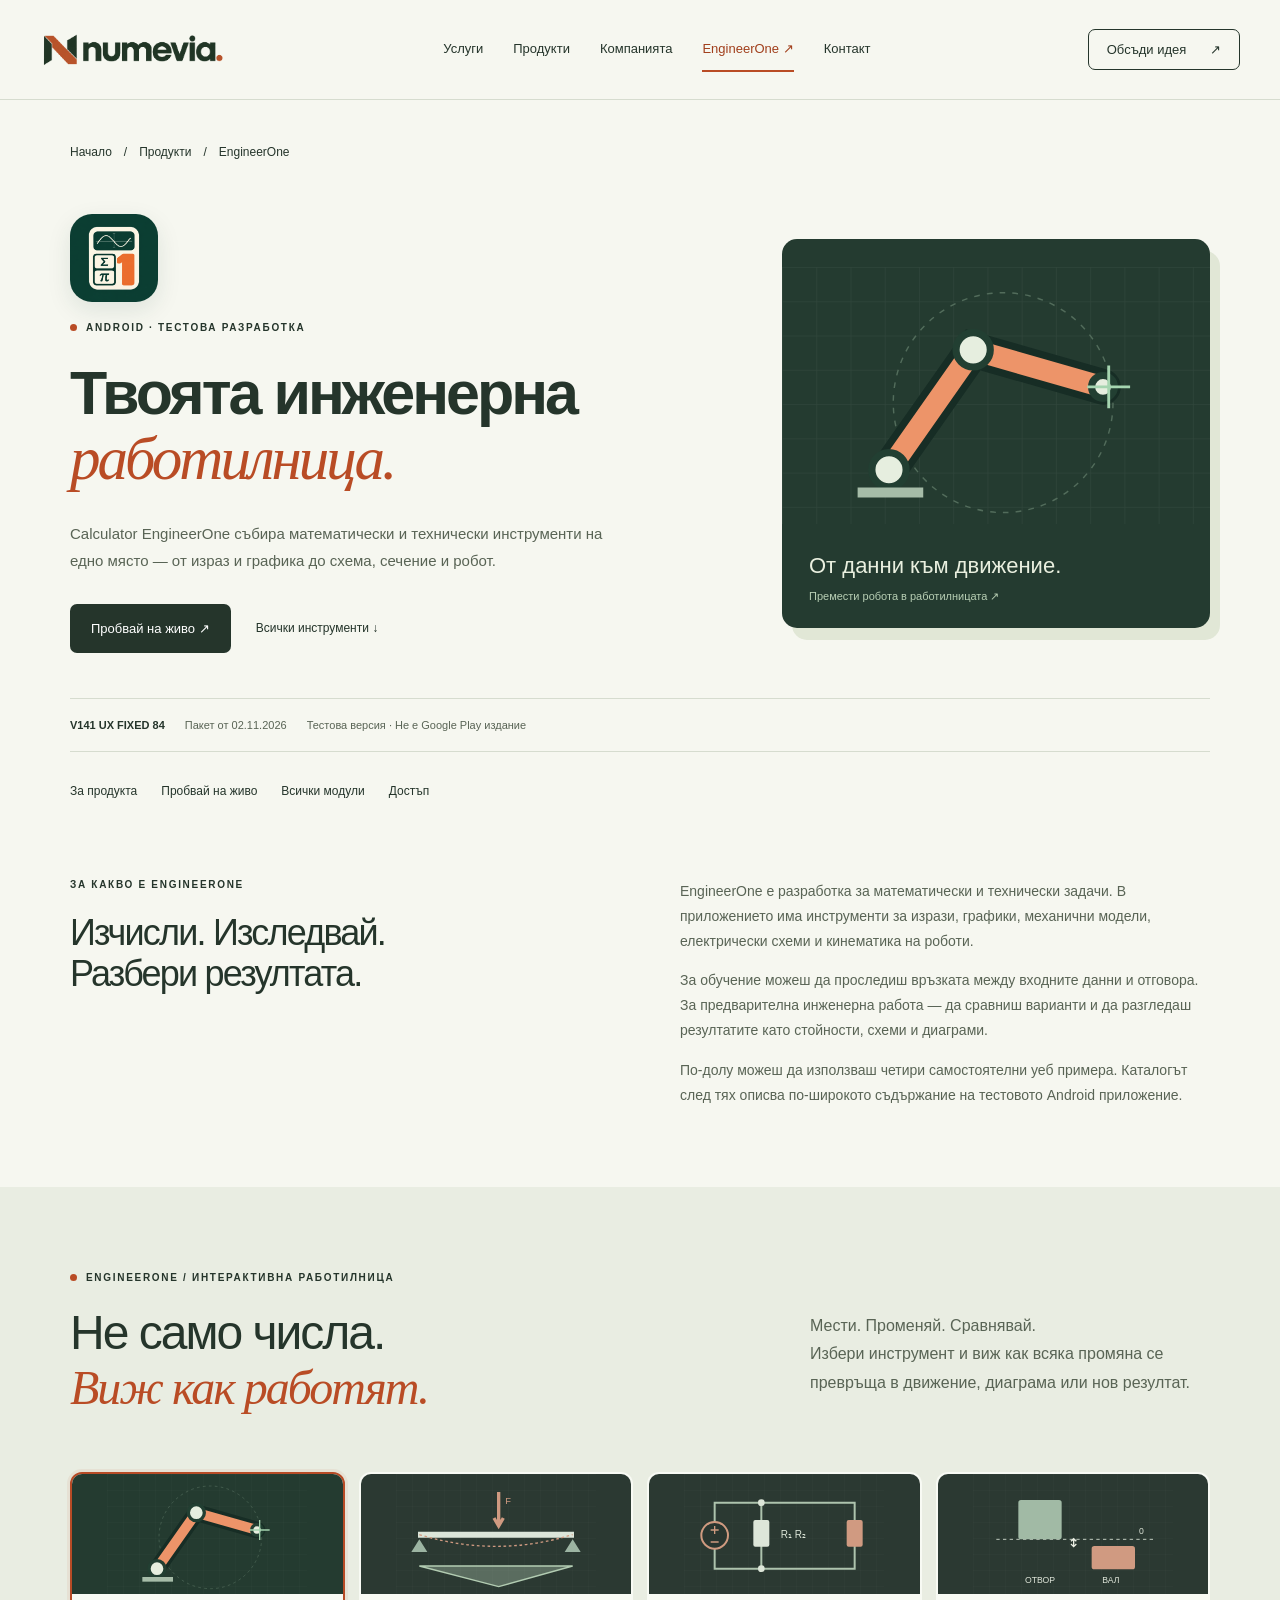
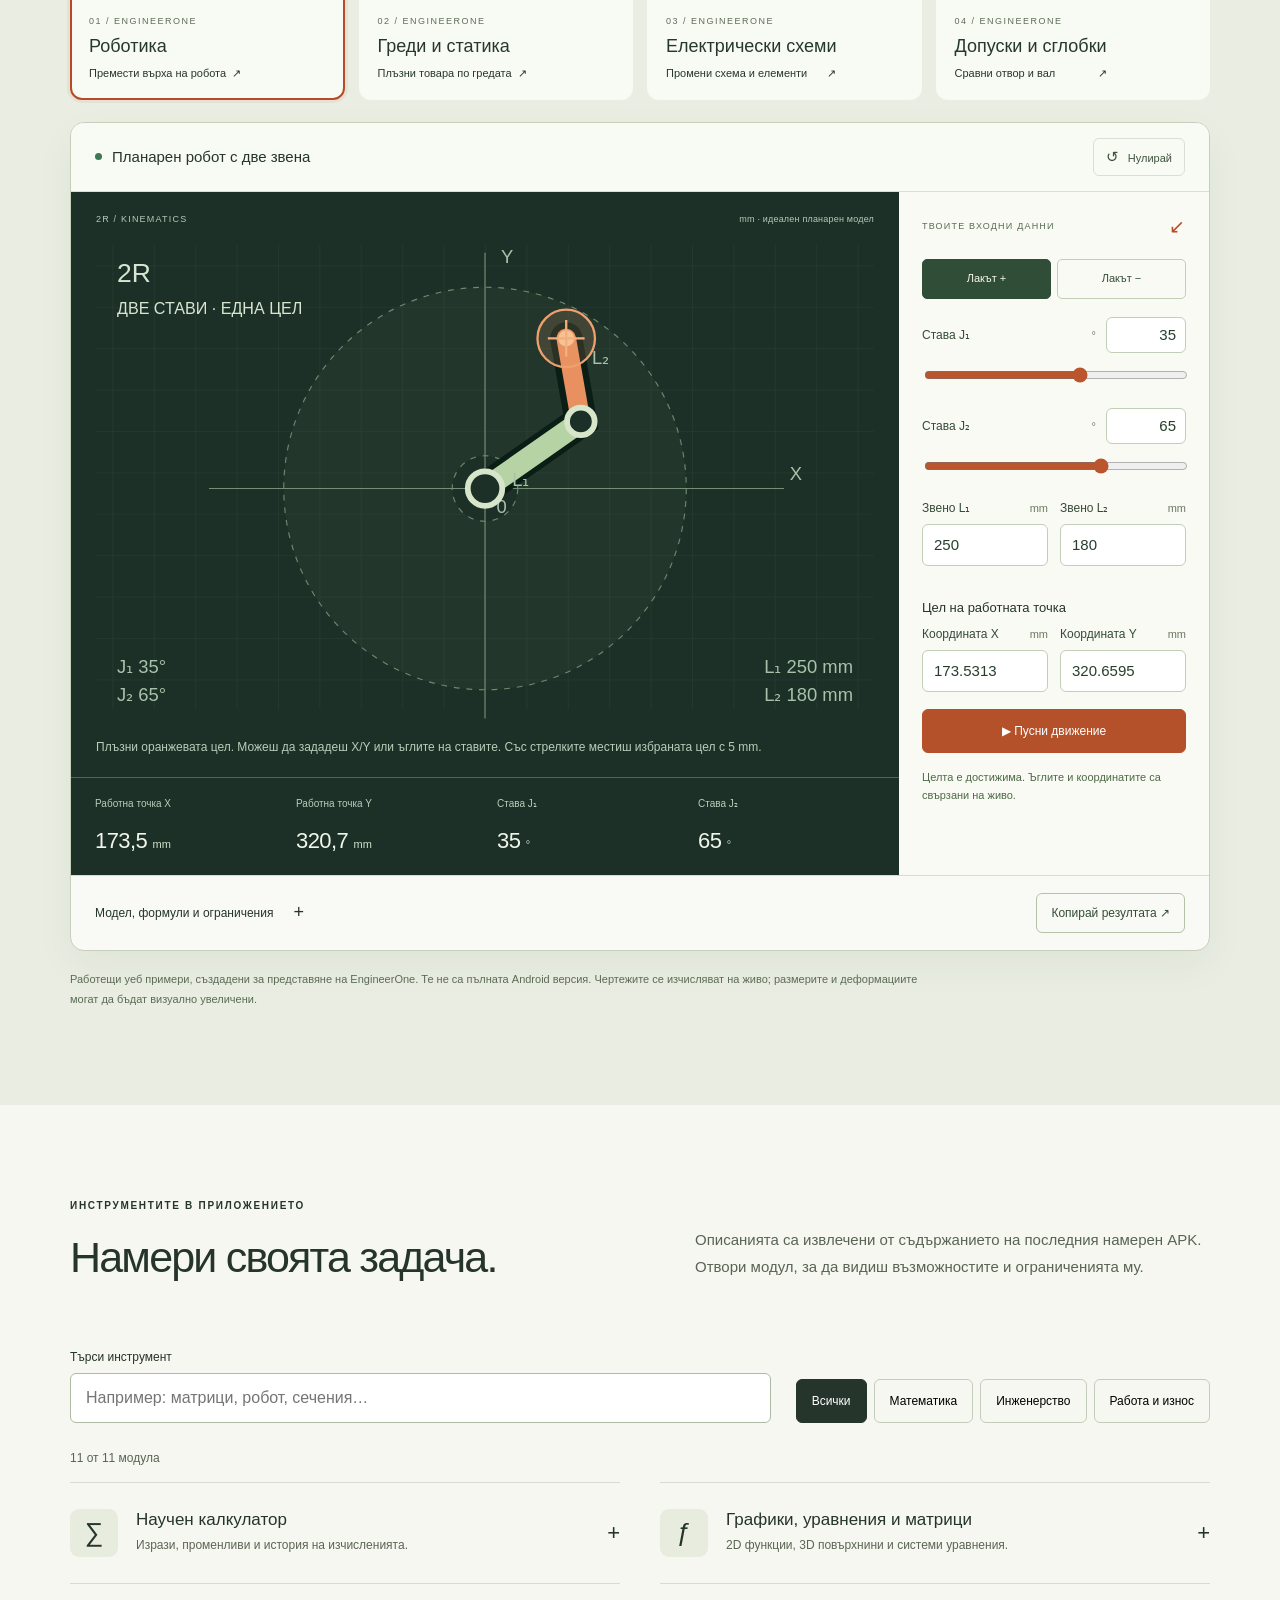
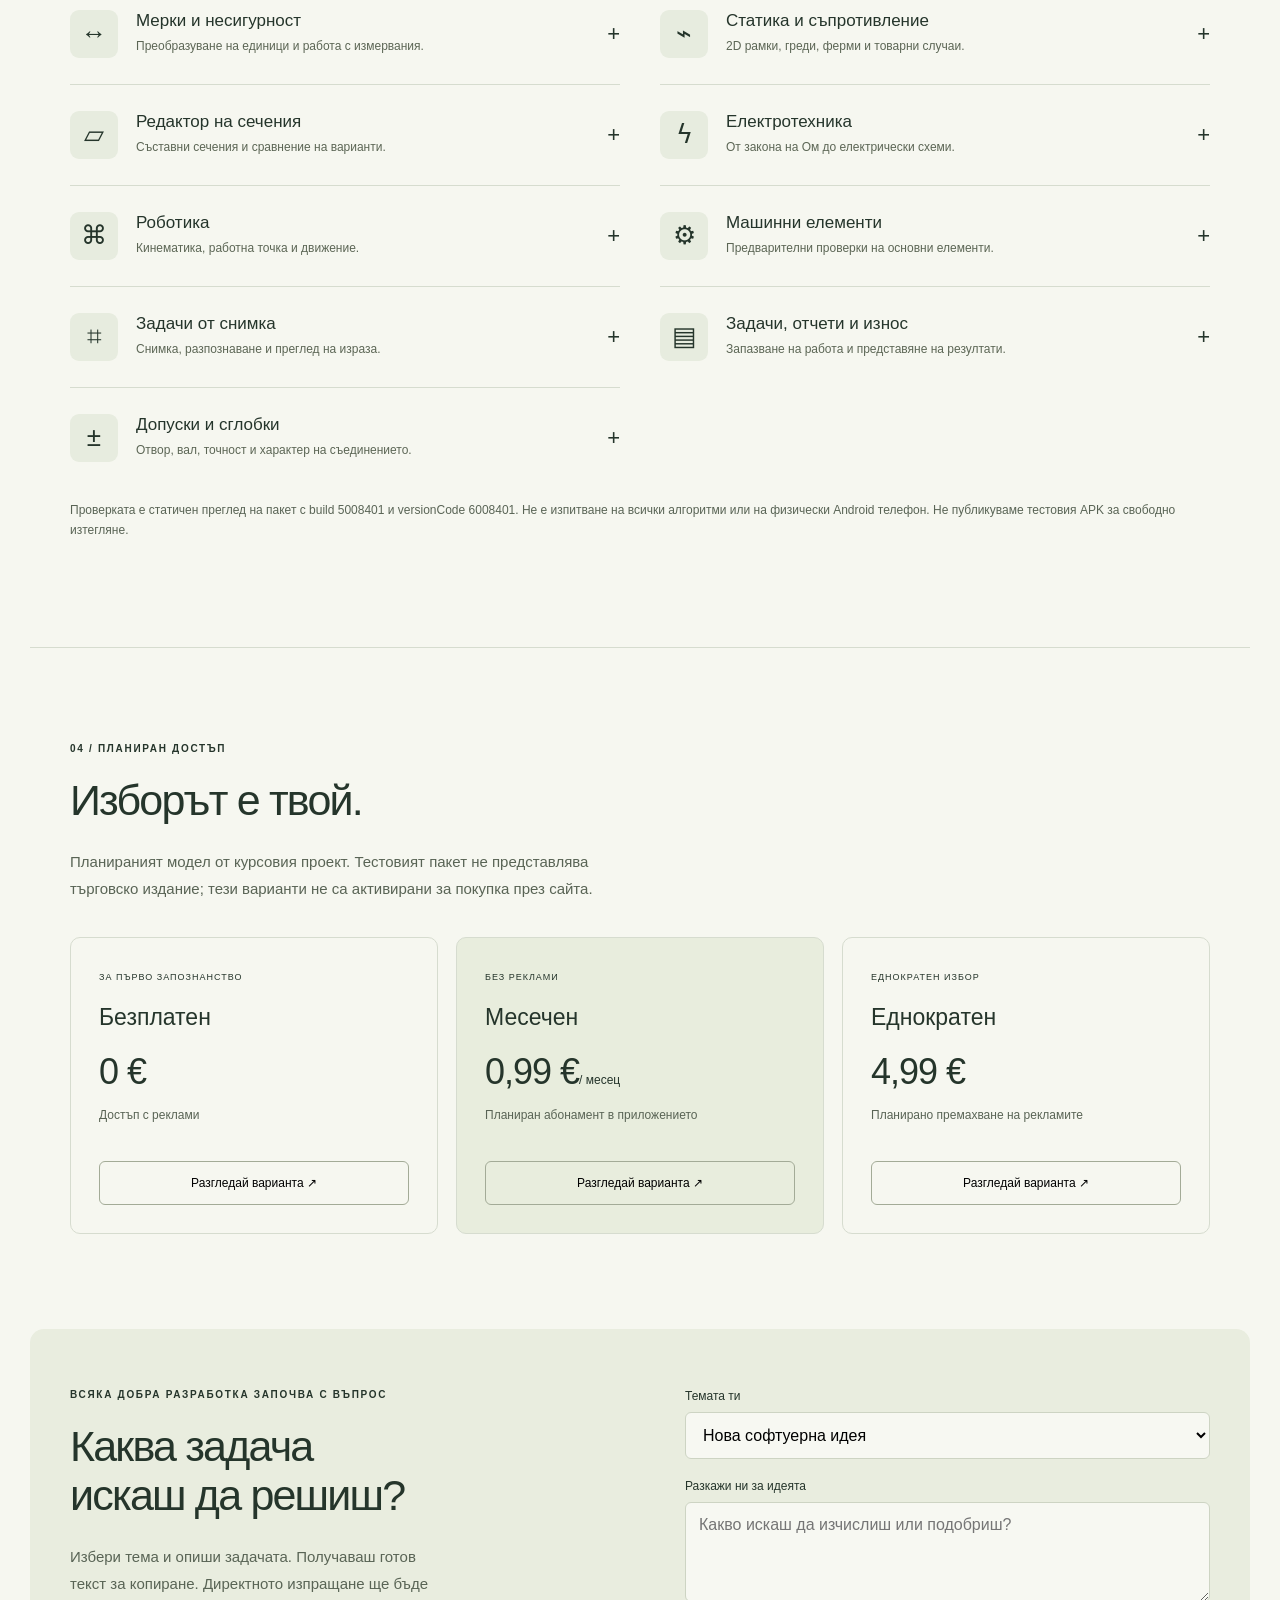
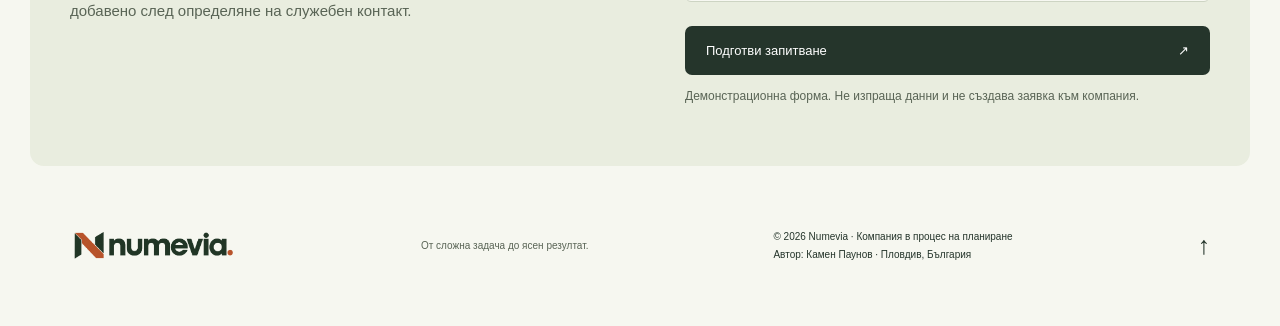
==== commit 6ce057e7: "Present custom business software services with inquiry selection" ====
--- a/engineerone.html
+++ b/engineerone.html
@@ -1,3 +1,3 @@
-<!doctype html><html lang="bg"><head><meta charset="utf-8"><meta name="viewport" content="width=device-width,initial-scale=1"><meta name="description" content="Разгледай модулите в EngineerOne V141: математика, статика, роботика, електротехника и машинни елементи. Опитай интерактивна демонстрация."><title>EngineerOne — Модули и интерактивна демонстрация | Numevia</title><link rel="stylesheet" href="style.css"><meta property="og:title" content="EngineerOne — Инженерна работилница за Android"><meta property="og:description" content="Запознай се с Numevia и EngineerOne — първата ни разработка за математически и инженерни задачи."><meta property="og:type" content="website"><meta property="og:image" content="https://kamentuplovdiv-stack.github.io/numeviasoft/visuals/numevia-logo.png"><link rel="icon" type="image/png" href="visuals/engineerone-icon.png"><link rel="stylesheet" href="lab.css"><link rel="canonical" href="https://kamentuplovdiv-stack.github.io/numeviasoft/engineerone.html"></head><body>
-<a class="skip-link" href="#main">Към съдържанието</a><header><a class="logo" href="index.html" aria-label="Numevia начало"><img src="visuals/numevia-logo.png" width="2048" height="680" alt="Numevia"></a><button class="menu-toggle" aria-controls="navigation" aria-expanded="false">Меню <span>☰</span></button><nav id="navigation" aria-label="Основна навигация"><a href="products.html" data-page="products">Продукти</a><a href="index.html#about" data-section="about">Компанията</a><a href="engineerone.html" data-page="engineerone">EngineerOne ↗</a><a href="index.html#contact" data-section="contact">Контакт</a></nav><a class="navcta" href="index.html#contact">Обсъди идея <span>↗</span></a></header>
-<main id="main"><section class="wrap product-hero" id="home"><div class="breadcrumb product-breadcrumb"><a href="index.html">Начало</a><span>/</span><a href="products.html">Продукти</a><span>/</span><span aria-current="page">EngineerOne</span></div><div class="product-intro"><div><img class="engineerone-app-icon" src="visuals/engineerone-icon.png" width="96" height="96" alt="Икона на EngineerOne"><div class="eyebrow"><i></i> ANDROID · ТЕСТОВА РАЗРАБОТКА</div><h1>Твоята инженерна<br><em>работилница.</em></h1><p>Calculator EngineerOne събира математически и технически инструменти на едно място — от израз и графика до схема, сечение и робот.</p><div class="actions"><a class="button" href="#demo">Пробвай на живо ↗</a><a class="textlink" href="#modules">Всички инструменти ↓</a></div></div><a class="product-visual" href="#demo" aria-label="Опитай интерактивния робот"><img src="visuals/robot.svg" width="300" height="180" alt="Двузвенен робот с означена работна област"><span><strong>От данни към движение.</strong><small>Премести робота в работилницата ↗</small></span></a></div><div class="release-strip"><strong>V141 UX FIXED 84</strong><span>Пакет от 02.11.2026</span><span>Тестова версия · Не е Google Play издание</span></div><nav class="product-sections" aria-label="На тази страница"><a href="#overview">За продукта</a><a href="#demo">Пробвай на живо</a><a href="#modules">Всички модули</a><a href="#plans">Достъп</a></nav></section><section class="wrap product-overview" id="overview"><div><div class="eyebrow">ЗА КАКВО Е ENGINEERONE</div><h2>Изчисли. Изследвай.<br>Разбери резултата.</h2></div><div><p>EngineerOne е разработка за математически и технически задачи. В приложението има инструменти за изрази, графики, механични модели, електрически схеми и кинематика на роботи.</p><p>За обучение можеш да проследиш връзката между входните данни и отговора. За предварителна инженерна работа — да сравниш варианти и да разгледаш резултатите като стойности, схеми и диаграми.</p><p>По-долу можеш да използваш четири самостоятелни уеб примера. Каталогът след тях описва по-широкото съдържание на тестовото Android приложение.</p></div></section><section class="engineering-lab" id="demo"><div class="wrap"><div class="lab-heading"><div><div class="eyebrow"><i></i> ENGINEERONE / ИНТЕРАКТИВНА РАБОТИЛНИЦА</div><h2>Не само числа.<br><em>Виж как работят.</em></h2></div><p>Мести. Променяй. Сравнявай.<br>Избери инструмент и виж как всяка промяна се превръща в движение, диаграма или нов резултат.</p></div><div class="lab-choices" role="tablist" aria-label="Интерактивни инженерни примери"><button class="lab-choice selected" id="tab-robot" role="tab" aria-controls="lab-panel" aria-selected="true" tabindex="0" data-lab="robot"><img src="visuals/robot.svg" width="300" height="180" alt="" loading="lazy"><span class="choice-copy"><small>01 / ENGINEERONE</small><strong>Роботика</strong><span>Премести върха на робота <b>↗</b></span></span></button><button class="lab-choice " id="tab-beam" role="tab" aria-controls="lab-panel" aria-selected="false" tabindex="-1" data-lab="beam"><img src="visuals/beam.svg" width="300" height="180" alt="" loading="lazy"><span class="choice-copy"><small>02 / ENGINEERONE</small><strong>Греди и статика</strong><span>Плъзни товара по гредата <b>↗</b></span></span></button><button class="lab-choice " id="tab-circuit" role="tab" aria-controls="lab-panel" aria-selected="false" tabindex="-1" data-lab="circuit"><img src="visuals/circuit.svg" width="300" height="180" alt="" loading="lazy"><span class="choice-copy"><small>03 / ENGINEERONE</small><strong>Електрически схеми</strong><span>Промени схема и елементи <b>↗</b></span></span></button><button class="lab-choice " id="tab-fit" role="tab" aria-controls="lab-panel" aria-selected="false" tabindex="-1" data-lab="fit"><img src="visuals/fit.svg" width="300" height="180" alt="" loading="lazy"><span class="choice-copy"><small>04 / ENGINEERONE</small><strong>Допуски и сглобки</strong><span>Сравни отвор и вал <b>↗</b></span></span></button></div><div class="lab-panel" id="lab-panel" role="tabpanel" aria-labelledby="tab-robot"><div class="lab-topbar"><div><span class="lab-live-dot"></span><strong id="lab-title">Планарен робот с две звена</strong></div><div class="lab-tools"><button type="button" id="lab-reset" aria-label="Възстанови примерните стойности">↺ <span>Нулирай</span></button></div></div><div class="lab-body"><div class="lab-viewport"><div class="canvas-caption"><span id="lab-canvas-label">2R KINEMATICS</span><span id="lab-scale">mm / идеален модел</span></div><svg id="lab-canvas" viewBox="0 0 720 440" role="img" aria-labelledby="canvas-title canvas-description"><title id="canvas-title">Интерактивен чертеж</title><desc id="canvas-description">Визуализация на избрания инженерeн пример.</desc></svg><p class="lab-hint" id="lab-hint"></p><div class="lab-kpis" id="lab-kpis"></div></div><div class="lab-controls"><div class="control-heading"><span>ТВОИТЕ ВХОДНИ ДАННИ</span><span>↙</span></div><div id="lab-fields"></div><div id="lab-error" class="lab-error" role="alert" hidden></div><div class="lab-status" id="lab-status" role="status"></div></div></div><div class="lab-bottom"><details><summary>Модел, формули и ограничения <span>+</span></summary><div id="lab-method"></div></details><button type="button" id="lab-copy">Копирай резултата ↗</button></div><div class="lab-feedback" id="lab-feedback" role="status"></div></div><p class="lab-note">Работещи уеб примери, създадени за представяне на EngineerOne. Те не са пълната Android версия. Чертежите се изчисляват на живо; размерите и деформациите могат да бъдат визуално увеличени.</p><noscript>Включи JavaScript, за да управляваш чертежите. EngineerOne включва роботика, статика, електротехника и допуски.</noscript></div></section><section class="wrap section" id="modules"><div class="section-top"><div><div class="eyebrow">ИНСТРУМЕНТИТЕ В ПРИЛОЖЕНИЕТО</div><h2>Намери своята задача.</h2></div><p>Описанията са извлечени от съдържанието на последния намерен APK. Отвори модул, за да видиш възможностите и ограниченията му.</p></div><div class="catalog-toolbar"><label for="module-search">Търси инструмент<input id="module-search" type="search" placeholder="Например: матрици, робот, сечения…"></label><div class="filters" role="group" aria-label="Филтър по категория"><button class="active" data-filter="all" aria-pressed="true">Всички</button><button data-filter="math" aria-pressed="false">Математика</button><button data-filter="engineering" aria-pressed="false">Инженерство</button><button data-filter="workflow" aria-pressed="false">Работа и износ</button></div></div><p id="catalog-count" role="status"></p><div id="module-list" class="module-list"></div><div id="no-results" hidden><h3>Няма намерен модул.</h3><p>Опитай по-кратка дума или избери всички категории.</p><button id="clear-search">Изчисти търсенето</button></div><noscript>За търсене в каталога включи JavaScript. Приложението включва калкулатор, графики, уравнения, матрици, мерки, статика, сечения, електротехника, роботика, машинни елементи, снимки и отчети.</noscript><p class="caption">Проверката е статичен преглед на пакет с build 5008401 и versionCode 6008401. Не е изпитване на всички алгоритми или на физически Android телефон. Не публикуваме тестовия APK за свободно изтегляне.</p></section><section class="wrap pricing section" id="plans"><div class="eyebrow">04 / ПЛАНИРАН ДОСТЪП</div><h2>Изборът е твой.</h2><p>Планираният модел от курсовия проект. Тестовият пакет не представлява търговско издание; тези варианти не са активирани за покупка през сайта.</p><div class="plans"><article><small>ЗА ПЪРВО ЗАПОЗНАНСТВО</small><h3>Безплатен</h3><div class="price">0 €</div><p>Достъп с реклами</p><button data-plan="Безплатен">Разгледай варианта ↗</button></article><article class="preferred"><small>БЕЗ РЕКЛАМИ</small><h3>Месечен</h3><div class="price">0,99 €<span>/ месец</span></div><p>Планиран абонамент в приложението</p><button data-plan="Месечен — 0,99 €">Разгледай варианта ↗</button></article><article><small>ЕДНОКРАТЕН ИЗБОР</small><h3>Еднократен</h3><div class="price">4,99 €</div><p>Планирано премахване на рекламите</p><button data-plan="Еднократен — 4,99 €">Разгледай варианта ↗</button></article></div><div class="plan-detail" id="plan-detail" hidden role="status"></div></section><section class="contact wrap" id="contact"><div><div class="eyebrow">ВСЯКА ДОБРА РАЗРАБОТКА ЗАПОЧВА С ВЪПРОС</div><h2>Каква задача<br>искаш да решиш?</h2><p>Избери тема и опиши задачата. Получаваш готов текст за копиране. Директното изпращане ще бъде добавено след определяне на служебен контакт.</p></div><form id="brief"><label for="topic">Темата ти</label><select id="topic"><option>Нова софтуерна идея</option><option>EngineerOne — предложение</option><option>Техническа задача</option><option>Сътрудничество</option></select><label for="message">Разкажи ни за идеята</label><textarea id="message" required minlength="10" rows="4" placeholder="Какво искаш да изчислиш или подобриш?"></textarea><button class="button" type="submit">Подготви запитване <span>↗</span></button><small>Демонстрационна форма. Не изпраща данни и не създава заявка към компания.</small><div id="brief-result" hidden><label for="prepared">Твоето подготвено запитване</label><textarea id="prepared" readonly rows="5"></textarea><button id="copy" type="button">Копирай текста</button><span id="copy-status" role="status"></span></div></form></section></main><footer class="wrap"><a class="logo" href="index.html" aria-label="Numevia начало"><img src="visuals/numevia-logo.png" width="2048" height="680" alt="Numevia"></a><p>От сложна задача до ясен резултат.</p><small>© 2026 Numevia · Компания в процес на планиране<br>Автор: Камен Паунов · Пловдив, България</small><a href="#home" aria-label="Обратно в началото">↑</a></footer><script src="modules-data.js"></script><script src="catalog.js"></script><script src="app.js"></script><script src="lab-math.js"></script><script src="lab.js"></script></body></html>
+<!doctype html><html lang="bg"><head><meta charset="utf-8"><meta name="viewport" content="width=device-width,initial-scale=1"><meta name="description" content="Разгледай модулите в EngineerOne V141: математика, статика, роботика, електротехника и машинни елементи. Опитай интерактивна демонстрация."><title>EngineerOne — Модули и интерактивна демонстрация | Numevia</title><link rel="stylesheet" href="style.css?v=services-1"><meta property="og:title" content="EngineerOne — Инженерна работилница за Android"><meta property="og:description" content="Запознай се с Numevia и EngineerOne — първата ни разработка за математически и инженерни задачи."><meta property="og:type" content="website"><meta property="og:image" content="https://kamentuplovdiv-stack.github.io/numeviasoft/visuals/numevia-logo.png"><link rel="icon" type="image/png" href="visuals/engineerone-icon.png"><link rel="stylesheet" href="lab.css"><link rel="canonical" href="https://kamentuplovdiv-stack.github.io/numeviasoft/engineerone.html"></head><body>
+<a class="skip-link" href="#main">Към съдържанието</a><header><a class="logo" href="index.html" aria-label="Numevia начало"><img src="visuals/numevia-logo.png" width="2048" height="680" alt="Numevia"></a><button class="menu-toggle" aria-controls="navigation" aria-expanded="false">Меню <span>☰</span></button><nav id="navigation" aria-label="Основна навигация"><a href="index.html#services" data-section="services">Услуги</a><a href="products.html" data-page="products">Продукти</a><a href="index.html#about" data-section="about">Компанията</a><a href="engineerone.html" data-page="engineerone">EngineerOne ↗</a><a href="index.html#contact" data-section="contact">Контакт</a></nav><a class="navcta" href="index.html#contact">Обсъди идея <span>↗</span></a></header>
+<main id="main"><section class="wrap product-hero" id="home"><div class="breadcrumb product-breadcrumb"><a href="index.html">Начало</a><span>/</span><a href="products.html">Продукти</a><span>/</span><span aria-current="page">EngineerOne</span></div><div class="product-intro"><div><img class="engineerone-app-icon" src="visuals/engineerone-icon.png" width="96" height="96" alt="Икона на EngineerOne"><div class="eyebrow"><i></i> ANDROID · ТЕСТОВА РАЗРАБОТКА</div><h1>Твоята инженерна<br><em>работилница.</em></h1><p>Calculator EngineerOne събира математически и технически инструменти на едно място — от израз и графика до схема, сечение и робот.</p><div class="actions"><a class="button" href="#demo">Пробвай на живо ↗</a><a class="textlink" href="#modules">Всички инструменти ↓</a></div></div><a class="product-visual" href="#demo" aria-label="Опитай интерактивния робот"><img src="visuals/robot.svg" width="300" height="180" alt="Двузвенен робот с означена работна област"><span><strong>От данни към движение.</strong><small>Премести робота в работилницата ↗</small></span></a></div><div class="release-strip"><strong>V141 UX FIXED 84</strong><span>Пакет от 02.11.2026</span><span>Тестова версия · Не е Google Play издание</span></div><nav class="product-sections" aria-label="На тази страница"><a href="#overview">За продукта</a><a href="#demo">Пробвай на живо</a><a href="#modules">Всички модули</a><a href="#plans">Достъп</a></nav></section><section class="wrap product-overview" id="overview"><div><div class="eyebrow">ЗА КАКВО Е ENGINEERONE</div><h2>Изчисли. Изследвай.<br>Разбери резултата.</h2></div><div><p>EngineerOne е разработка за математически и технически задачи. В приложението има инструменти за изрази, графики, механични модели, електрически схеми и кинематика на роботи.</p><p>За обучение можеш да проследиш връзката между входните данни и отговора. За предварителна инженерна работа — да сравниш варианти и да разгледаш резултатите като стойности, схеми и диаграми.</p><p>По-долу можеш да използваш четири самостоятелни уеб примера. Каталогът след тях описва по-широкото съдържание на тестовото Android приложение.</p></div></section><section class="engineering-lab" id="demo"><div class="wrap"><div class="lab-heading"><div><div class="eyebrow"><i></i> ENGINEERONE / ИНТЕРАКТИВНА РАБОТИЛНИЦА</div><h2>Не само числа.<br><em>Виж как работят.</em></h2></div><p>Мести. Променяй. Сравнявай.<br>Избери инструмент и виж как всяка промяна се превръща в движение, диаграма или нов резултат.</p></div><div class="lab-choices" role="tablist" aria-label="Интерактивни инженерни примери"><button class="lab-choice selected" id="tab-robot" role="tab" aria-controls="lab-panel" aria-selected="true" tabindex="0" data-lab="robot"><img src="visuals/robot.svg" width="300" height="180" alt="" loading="lazy"><span class="choice-copy"><small>01 / ENGINEERONE</small><strong>Роботика</strong><span>Премести върха на робота <b>↗</b></span></span></button><button class="lab-choice " id="tab-beam" role="tab" aria-controls="lab-panel" aria-selected="false" tabindex="-1" data-lab="beam"><img src="visuals/beam.svg" width="300" height="180" alt="" loading="lazy"><span class="choice-copy"><small>02 / ENGINEERONE</small><strong>Греди и статика</strong><span>Плъзни товара по гредата <b>↗</b></span></span></button><button class="lab-choice " id="tab-circuit" role="tab" aria-controls="lab-panel" aria-selected="false" tabindex="-1" data-lab="circuit"><img src="visuals/circuit.svg" width="300" height="180" alt="" loading="lazy"><span class="choice-copy"><small>03 / ENGINEERONE</small><strong>Електрически схеми</strong><span>Промени схема и елементи <b>↗</b></span></span></button><button class="lab-choice " id="tab-fit" role="tab" aria-controls="lab-panel" aria-selected="false" tabindex="-1" data-lab="fit"><img src="visuals/fit.svg" width="300" height="180" alt="" loading="lazy"><span class="choice-copy"><small>04 / ENGINEERONE</small><strong>Допуски и сглобки</strong><span>Сравни отвор и вал <b>↗</b></span></span></button></div><div class="lab-panel" id="lab-panel" role="tabpanel" aria-labelledby="tab-robot"><div class="lab-topbar"><div><span class="lab-live-dot"></span><strong id="lab-title">Планарен робот с две звена</strong></div><div class="lab-tools"><button type="button" id="lab-reset" aria-label="Възстанови примерните стойности">↺ <span>Нулирай</span></button></div></div><div class="lab-body"><div class="lab-viewport"><div class="canvas-caption"><span id="lab-canvas-label">2R KINEMATICS</span><span id="lab-scale">mm / идеален модел</span></div><svg id="lab-canvas" viewBox="0 0 720 440" role="img" aria-labelledby="canvas-title canvas-description"><title id="canvas-title">Интерактивен чертеж</title><desc id="canvas-description">Визуализация на избрания инженерeн пример.</desc></svg><p class="lab-hint" id="lab-hint"></p><div class="lab-kpis" id="lab-kpis"></div></div><div class="lab-controls"><div class="control-heading"><span>ТВОИТЕ ВХОДНИ ДАННИ</span><span>↙</span></div><div id="lab-fields"></div><div id="lab-error" class="lab-error" role="alert" hidden></div><div class="lab-status" id="lab-status" role="status"></div></div></div><div class="lab-bottom"><details><summary>Модел, формули и ограничения <span>+</span></summary><div id="lab-method"></div></details><button type="button" id="lab-copy">Копирай резултата ↗</button></div><div class="lab-feedback" id="lab-feedback" role="status"></div></div><p class="lab-note">Работещи уеб примери, създадени за представяне на EngineerOne. Те не са пълната Android версия. Чертежите се изчисляват на живо; размерите и деформациите могат да бъдат визуално увеличени.</p><noscript>Включи JavaScript, за да управляваш чертежите. EngineerOne включва роботика, статика, електротехника и допуски.</noscript></div></section><section class="wrap section" id="modules"><div class="section-top"><div><div class="eyebrow">ИНСТРУМЕНТИТЕ В ПРИЛОЖЕНИЕТО</div><h2>Намери своята задача.</h2></div><p>Описанията са извлечени от съдържанието на последния намерен APK. Отвори модул, за да видиш възможностите и ограниченията му.</p></div><div class="catalog-toolbar"><label for="module-search">Търси инструмент<input id="module-search" type="search" placeholder="Например: матрици, робот, сечения…"></label><div class="filters" role="group" aria-label="Филтър по категория"><button class="active" data-filter="all" aria-pressed="true">Всички</button><button data-filter="math" aria-pressed="false">Математика</button><button data-filter="engineering" aria-pressed="false">Инженерство</button><button data-filter="workflow" aria-pressed="false">Работа и износ</button></div></div><p id="catalog-count" role="status"></p><div id="module-list" class="module-list"></div><div id="no-results" hidden><h3>Няма намерен модул.</h3><p>Опитай по-кратка дума или избери всички категории.</p><button id="clear-search">Изчисти търсенето</button></div><noscript>За търсене в каталога включи JavaScript. Приложението включва калкулатор, графики, уравнения, матрици, мерки, статика, сечения, електротехника, роботика, машинни елементи, снимки и отчети.</noscript><p class="caption">Проверката е статичен преглед на пакет с build 5008401 и versionCode 6008401. Не е изпитване на всички алгоритми или на физически Android телефон. Не публикуваме тестовия APK за свободно изтегляне.</p></section><section class="wrap pricing section" id="plans"><div class="eyebrow">04 / ПЛАНИРАН ДОСТЪП</div><h2>Изборът е твой.</h2><p>Планираният модел от курсовия проект. Тестовият пакет не представлява търговско издание; тези варианти не са активирани за покупка през сайта.</p><div class="plans"><article><small>ЗА ПЪРВО ЗАПОЗНАНСТВО</small><h3>Безплатен</h3><div class="price">0 €</div><p>Достъп с реклами</p><button data-plan="Безплатен">Разгледай варианта ↗</button></article><article class="preferred"><small>БЕЗ РЕКЛАМИ</small><h3>Месечен</h3><div class="price">0,99 €<span>/ месец</span></div><p>Планиран абонамент в приложението</p><button data-plan="Месечен — 0,99 €">Разгледай варианта ↗</button></article><article><small>ЕДНОКРАТЕН ИЗБОР</small><h3>Еднократен</h3><div class="price">4,99 €</div><p>Планирано премахване на рекламите</p><button data-plan="Еднократен — 4,99 €">Разгледай варианта ↗</button></article></div><div class="plan-detail" id="plan-detail" hidden role="status"></div></section><section class="contact wrap" id="contact"><div><div class="eyebrow">ВСЯКА ДОБРА РАЗРАБОТКА ЗАПОЧВА С ВЪПРОС</div><h2>Каква задача<br>искаш да решиш?</h2><p>Избери тема и опиши задачата. Получаваш готов текст за копиране. Директното изпращане ще бъде добавено след определяне на служебен контакт.</p></div><form id="brief"><label for="topic">Темата ти</label><select id="topic"><option>Нова софтуерна идея</option><option>EngineerOne — предложение</option><option>Техническа задача</option><option>Сътрудничество</option></select><label for="message">Разкажи ни за идеята</label><textarea id="message" required minlength="10" rows="4" placeholder="Какво искаш да изчислиш или подобриш?"></textarea><button class="button" type="submit">Подготви запитване <span>↗</span></button><small>Демонстрационна форма. Не изпраща данни и не създава заявка към компания.</small><div id="brief-result" hidden><label for="prepared">Твоето подготвено запитване</label><textarea id="prepared" readonly rows="5"></textarea><button id="copy" type="button">Копирай текста</button><span id="copy-status" role="status"></span></div></form></section></main><footer class="wrap"><a class="logo" href="index.html" aria-label="Numevia начало"><img src="visuals/numevia-logo.png" width="2048" height="680" alt="Numevia"></a><p>От сложна задача до ясен резултат.</p><small>© 2026 Numevia · Компания в процес на планиране<br>Автор: Камен Паунов · Пловдив, България</small><a href="#home" aria-label="Обратно в началото">↑</a></footer><script src="modules-data.js"></script><script src="catalog.js"></script><script src="app.js?v=services-1"></script><script src="lab-math.js"></script><script src="lab.js"></script></body></html>
--- a/style.css
+++ b/style.css
@@ -9,3 +9,5 @@
 .home-products .section-top{display:flex;justify-content:space-between;gap:35px}.home-products .section-top>a{padding:12px 0;white-space:nowrap}.product-preview{display:grid;grid-template-columns:1fr 1.15fr;border:1px solid #cbd4c2;border-radius:14px;overflow:hidden;background:#fbfcf7}.product-preview-art{display:grid;grid-template-columns:1fr 1fr;align-content:center;gap:1px;background:#22372d;padding:24px}.product-preview-art img{width:100%;height:auto;display:block;aspect-ratio:300/210;object-fit:contain;background:#243b30}.product-preview-copy{padding:42px}.product-preview h3,.product-preview h2{font-size:39px;letter-spacing:-1.3px;margin:22px 0 16px}.product-preview h3>span,.product-preview h2>span{display:block;font-size:16px;letter-spacing:0;margin-top:12px;font-weight:400}.product-preview-copy>p{font-size:14px}.product-tags{list-style:none;display:flex;flex-wrap:wrap;gap:8px;margin:22px 0 0;padding:0}.product-tags li{border:1px solid #ccd5c0;border-radius:5px;font-size:10px;padding:7px 9px;color:#4b6043}.product-preview .actions{gap:20px;flex-wrap:wrap}.portfolio-intro{padding-top:35px;padding-bottom:45px}.portfolio-intro h1{max-width:800px}.portfolio-intro>p{max-width:540px}.portfolio-list{padding-bottom:60px}.portfolio-contact{display:flex;justify-content:space-between;align-items:center;gap:30px;padding-top:25px;padding-bottom:55px;border-top:1px solid #d6dccf}.portfolio-contact h2{font-size:32px;margin-bottom:12px}.product-breadcrumb{display:flex;gap:12px;align-items:center;font-size:12px}.product-sections{display:flex;gap:24px;flex-wrap:wrap;font-size:12px;padding:18px 0 0}.product-sections a{min-height:44px;display:flex;align-items:center;padding:6px 0}.product-overview{display:grid;grid-template-columns:1fr 1fr;gap:80px;padding-top:35px;padding-bottom:65px;scroll-margin-top:25px}.product-overview h2{font-size:36px}.product-overview p{font-size:14px;margin-top:0}.faq details a{text-decoration:underline;text-underline-offset:4px}@media(max-width:1000px){.product-preview-copy{padding:30px}.product-overview{gap:35px}.product-preview .actions{flex-direction:column;align-items:start}.product-preview-art{padding:12px}}@media(max-width:700px){.home-products .section-top{display:block}.product-preview{grid-template-columns:1fr}.product-preview-art{padding:13px}.product-preview-art img{aspect-ratio:300/160}.product-preview-copy{padding:28px 24px}.product-preview h3,.product-preview h2{font-size:34px}.product-preview .actions{flex-direction:row;align-items:center;gap:18px}.portfolio-intro h1{font-size:41px}.portfolio-contact{display:block}.portfolio-contact .button{margin-top:10px}.product-overview{grid-template-columns:1fr;gap:15px;padding-top:20px;padding-bottom:40px}.product-overview h2{font-size:32px}.product-sections{gap:10px 20px;font-size:12px}.product-sections a:last-child{display:flex}.product-breadcrumb{font-size:11px}.portfolio-intro{padding-bottom:30px}}
 
 .engineerone-app-icon{display:block;width:88px;height:88px;object-fit:contain;border-radius:22px;margin-bottom:20px;box-shadow:0 8px 24px #123b321a}@media(max-width:600px){.engineerone-app-icon{width:72px;height:72px;border-radius:18px}}
+
+.service-list{border-top:1px solid #b8c8bf}.service-item{border-bottom:1px solid #b8c8bf}.service-item summary{display:flex;align-items:center;gap:24px;padding:25px 0;cursor:pointer;font-size:24px;font-weight:600;list-style:none}.service-item summary::-webkit-details-marker{display:none}.service-number{font-size:13px;color:#4c685c;font-weight:400}.service-item summary small{display:block;font-size:15px;font-weight:400;margin-top:6px}.service-plus{margin-left:auto}.service-item[open] .service-plus{transform:rotate(45deg)}.service-body{padding:0 48px 28px;max-width:850px}.service-note{max-width:780px;font-size:14px;color:#506559;margin-top:24px}.service-item summary:focus-visible{outline:3px solid #a65322;outline-offset:4px}@media(max-width:600px){.service-item summary{font-size:20px;gap:14px}.service-body{padding:0 0 24px}.service-item summary small{font-size:14px}}
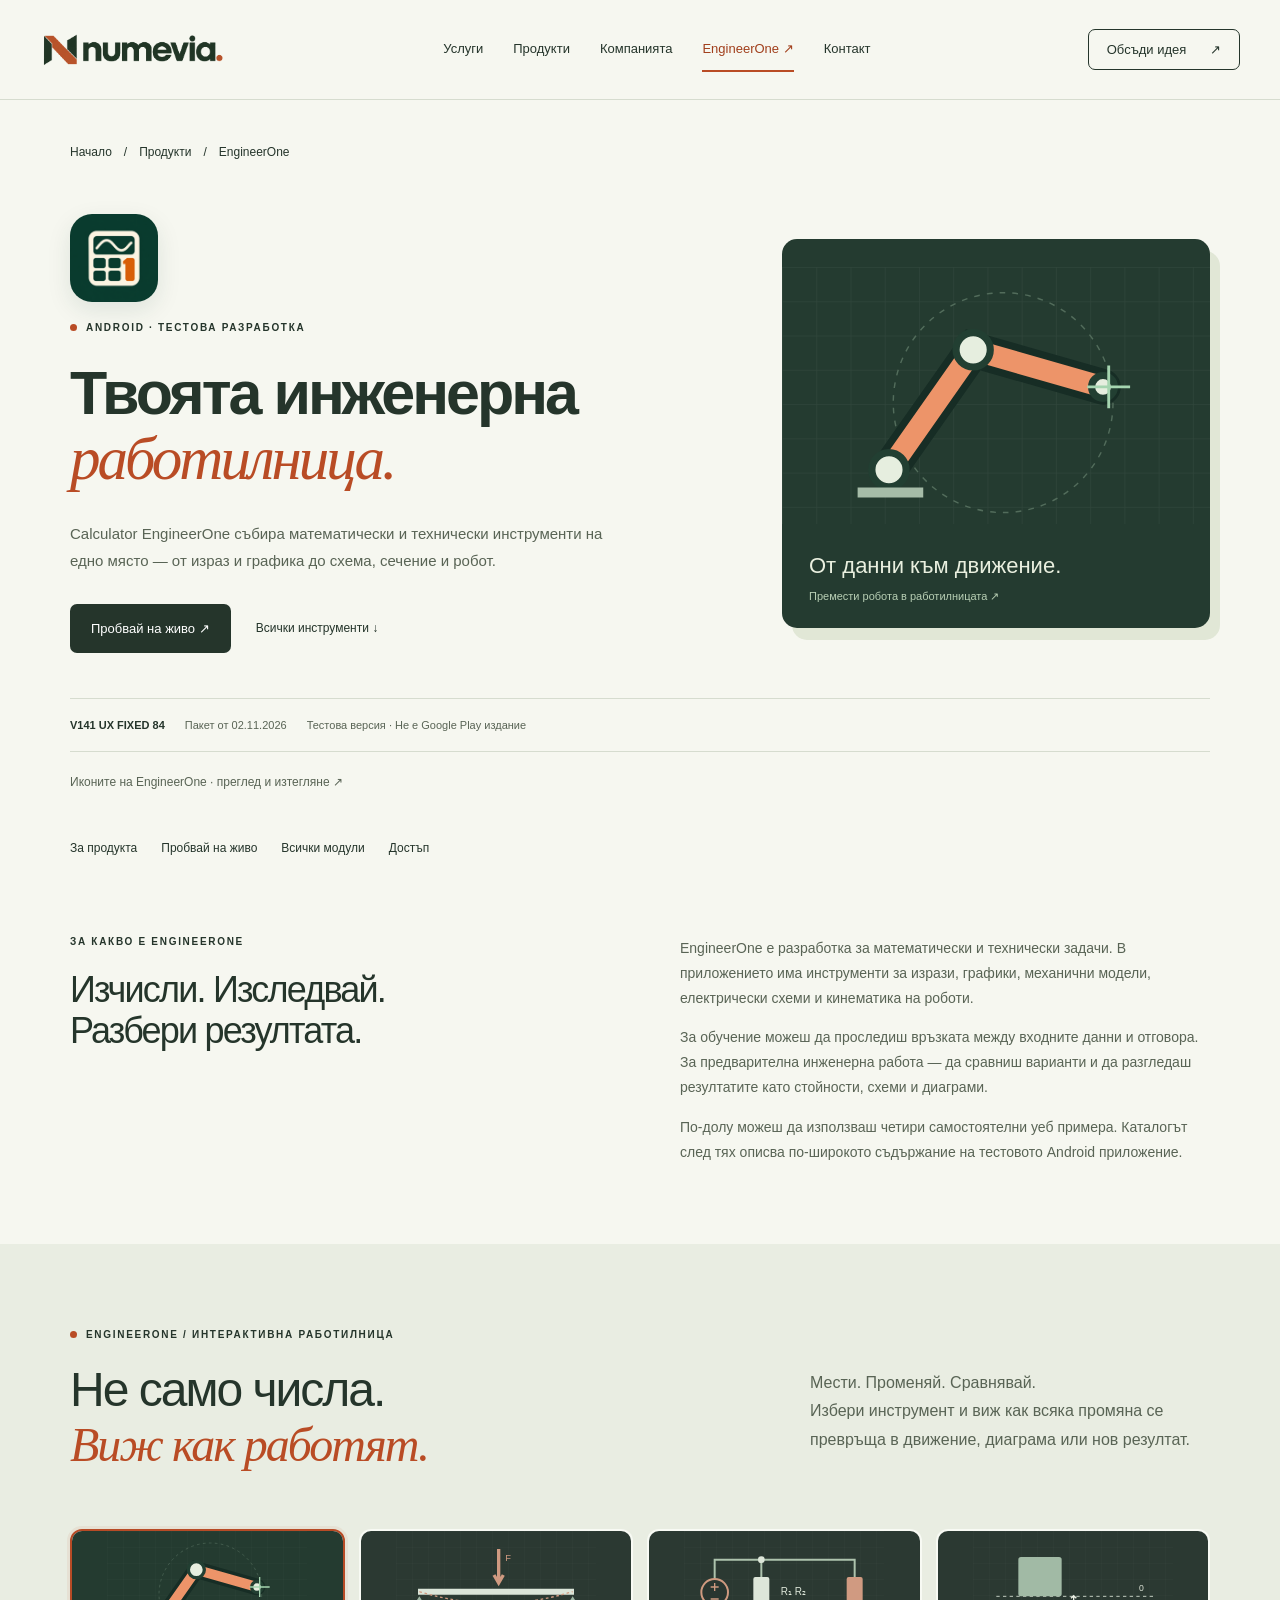
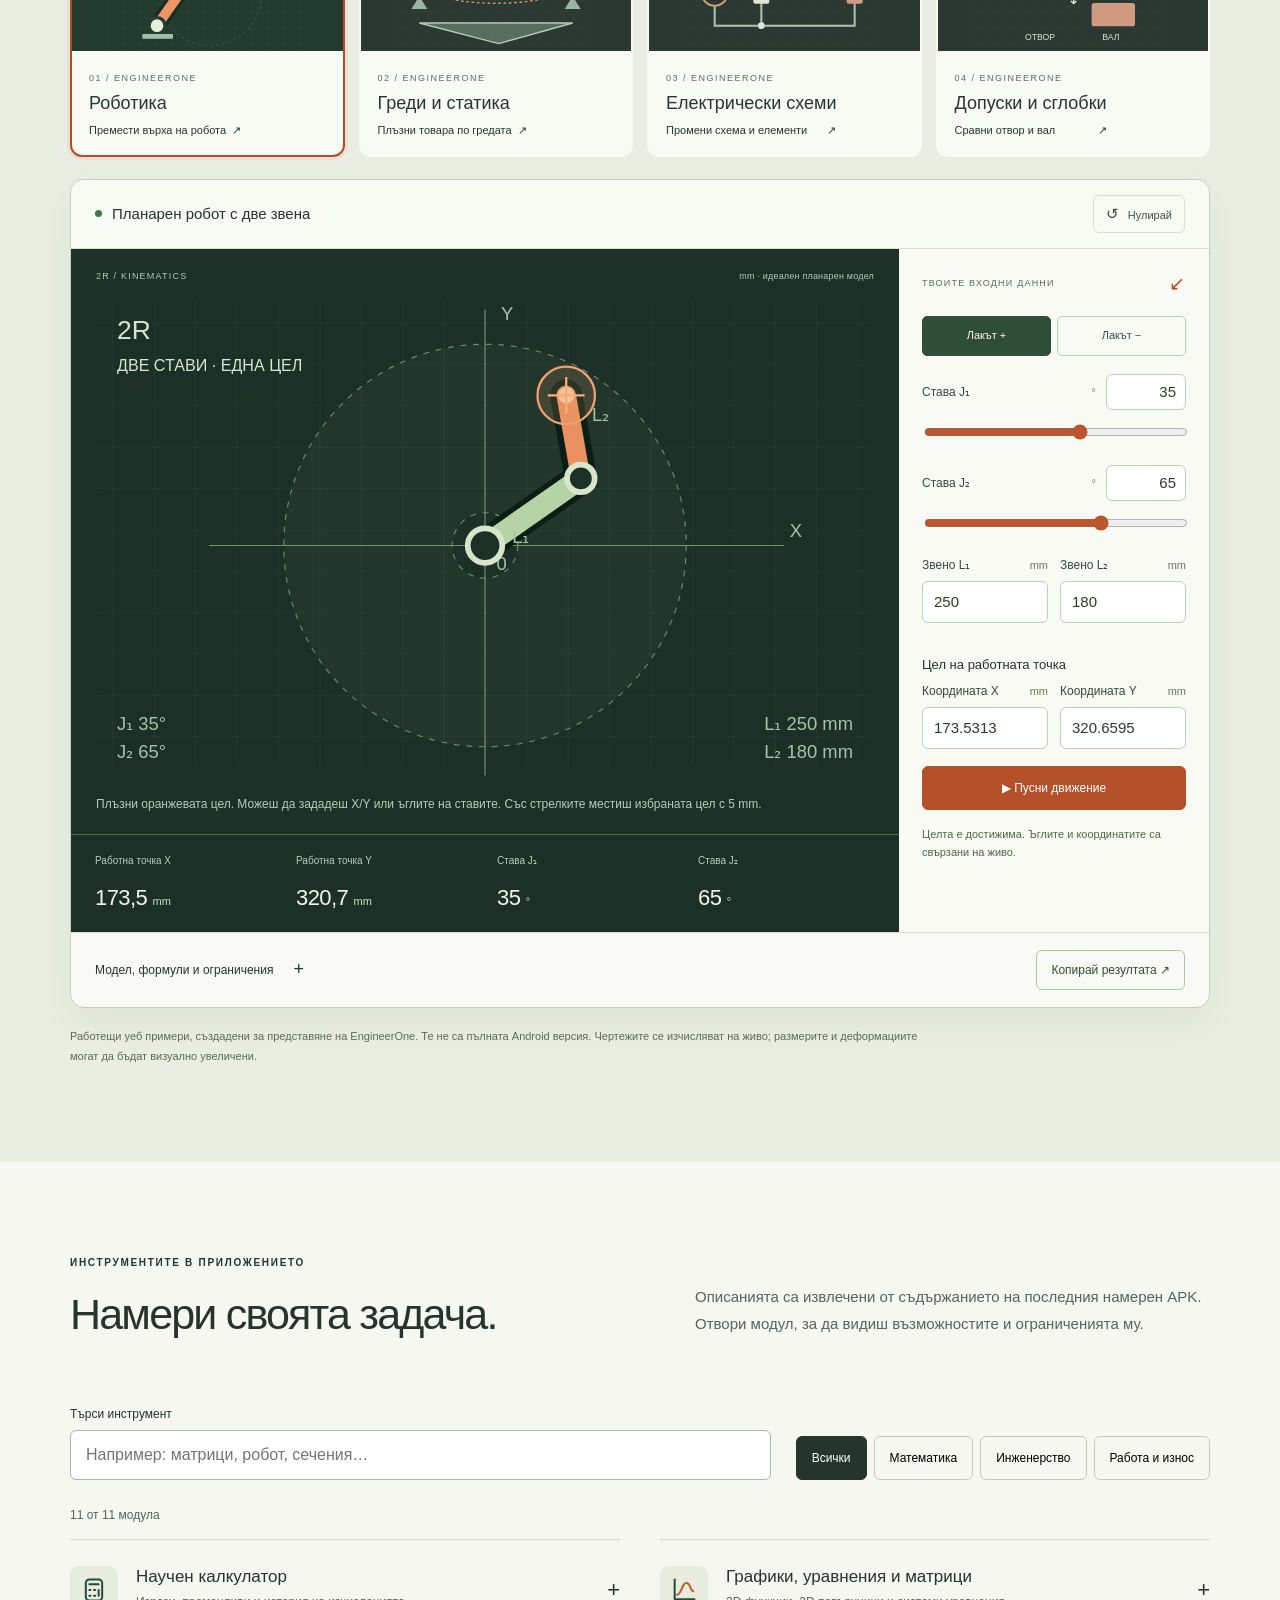
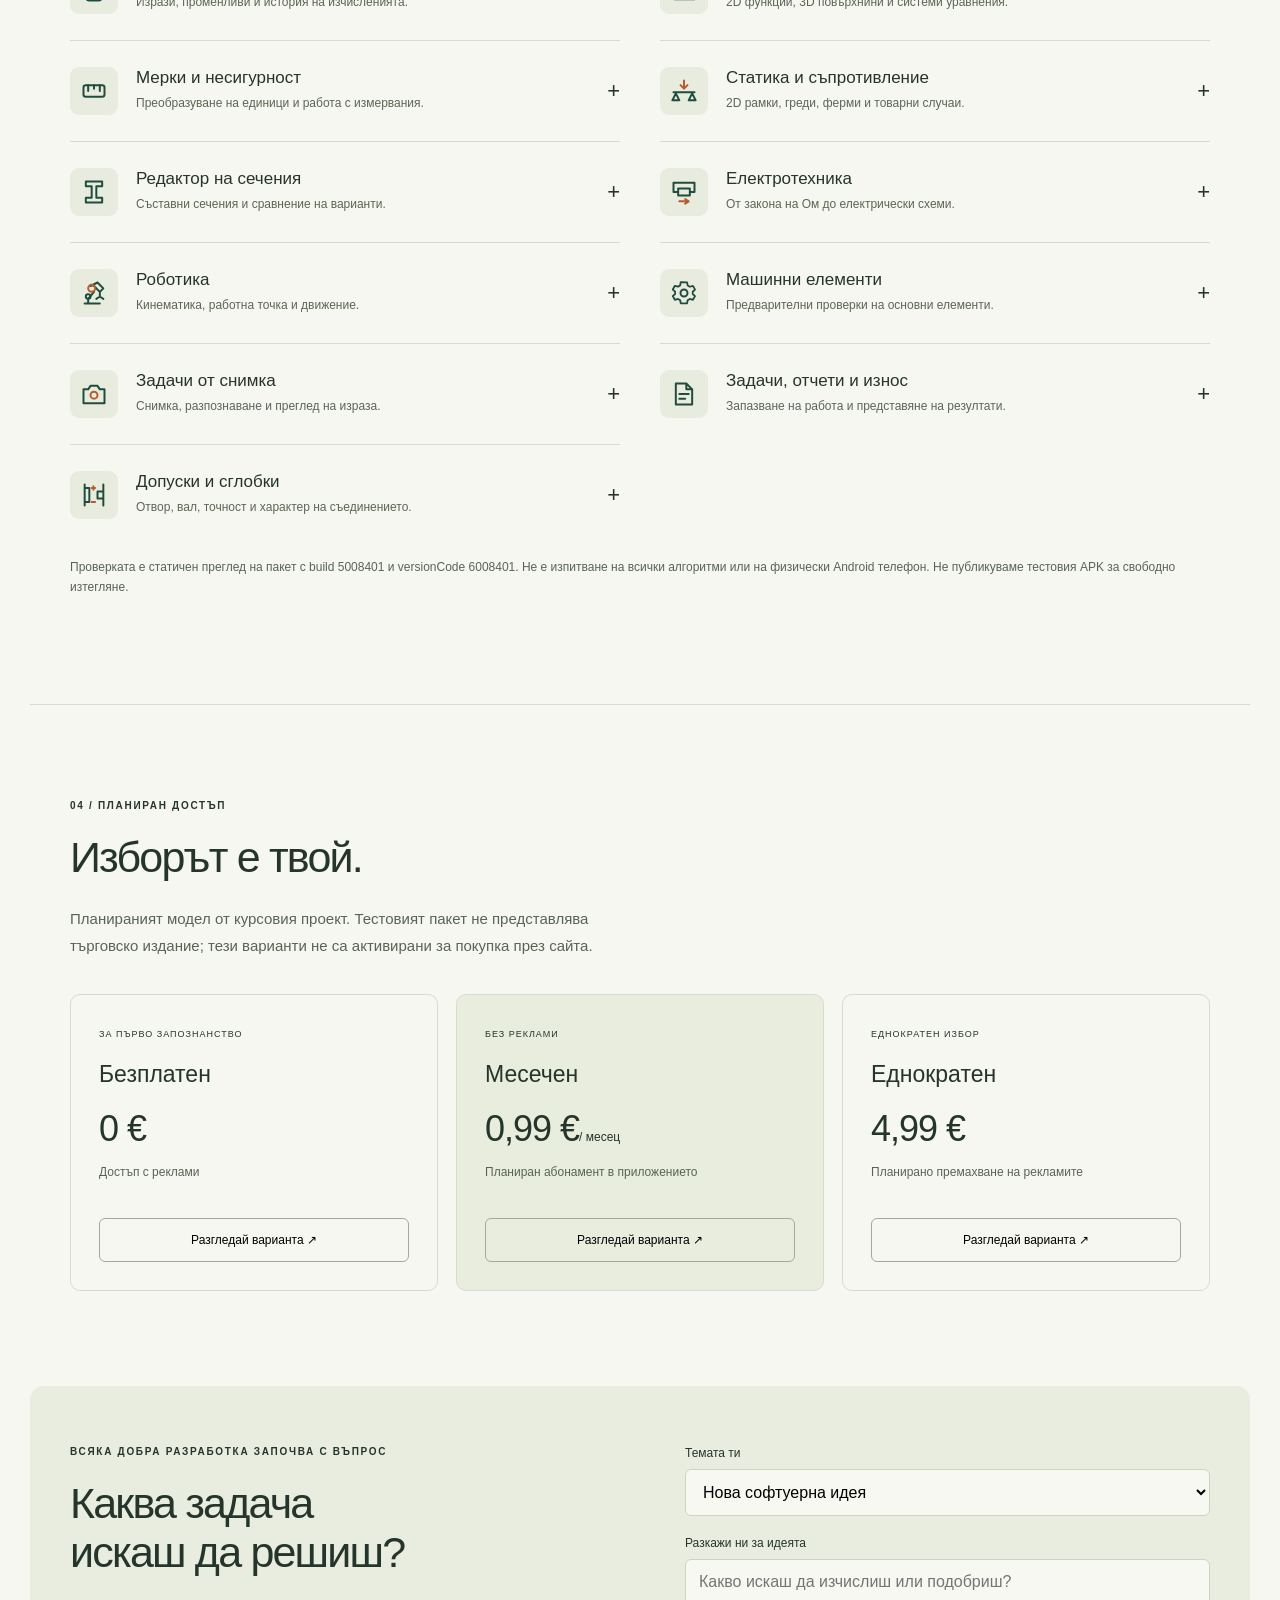
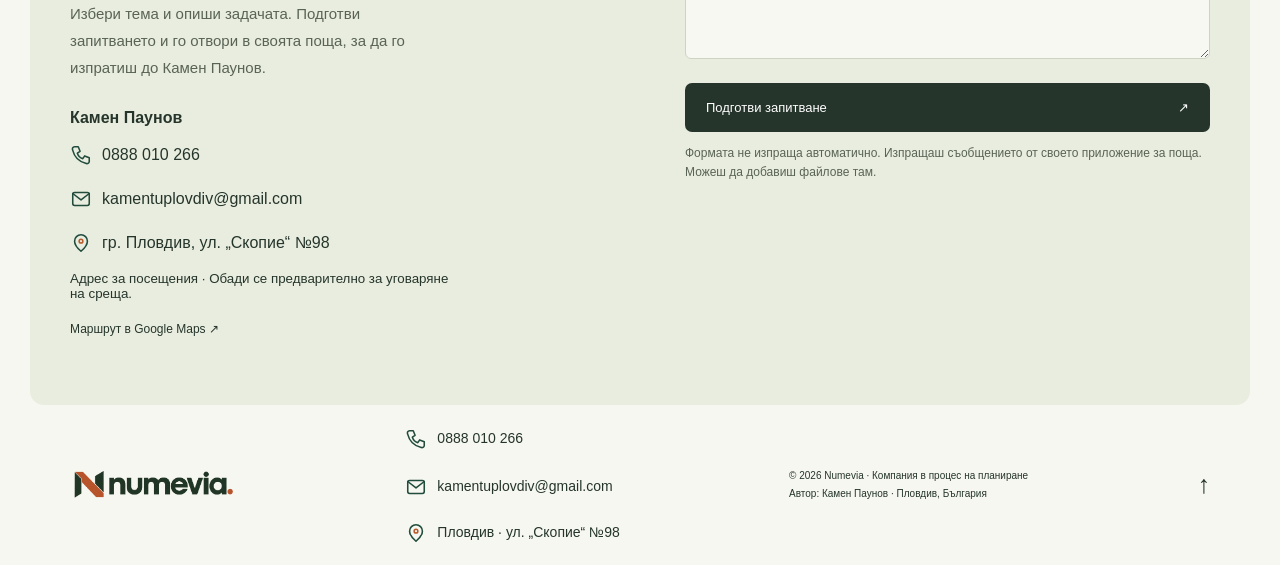
==== commit 1b55adf2: "Add visitor contacts and consistent EngineerOne icon family with Play asset kit" ====
--- a/engineerone.html
+++ b/engineerone.html
@@ -1,3 +1,3 @@
-<!doctype html><html lang="bg"><head><meta charset="utf-8"><meta name="viewport" content="width=device-width,initial-scale=1"><meta name="description" content="Разгледай модулите в EngineerOne V141: математика, статика, роботика, електротехника и машинни елементи. Опитай интерактивна демонстрация."><title>EngineerOne — Модули и интерактивна демонстрация | Numevia</title><link rel="stylesheet" href="style.css?v=services-1"><meta property="og:title" content="EngineerOne — Инженерна работилница за Android"><meta property="og:description" content="Запознай се с Numevia и EngineerOne — първата ни разработка за математически и инженерни задачи."><meta property="og:type" content="website"><meta property="og:image" content="https://kamentuplovdiv-stack.github.io/numeviasoft/visuals/numevia-logo.png"><link rel="icon" type="image/png" href="visuals/engineerone-icon.png"><link rel="stylesheet" href="lab.css"><link rel="canonical" href="https://kamentuplovdiv-stack.github.io/numeviasoft/engineerone.html"></head><body>
+<!doctype html><html lang="bg"><head><meta charset="utf-8"><meta name="viewport" content="width=device-width,initial-scale=1"><meta name="description" content="Разгледай модулите в EngineerOne V141: математика, статика, роботика, електротехника и машинни елементи. Опитай интерактивна демонстрация."><title>EngineerOne — Модули и интерактивна демонстрация | Numevia</title><link rel="stylesheet" href="style.css?v=icons-2"><meta property="og:title" content="EngineerOne — Инженерна работилница за Android"><meta property="og:description" content="Запознай се с Numevia и EngineerOne — първата ни разработка за математически и инженерни задачи."><meta property="og:type" content="website"><meta property="og:image" content="https://kamentuplovdiv-stack.github.io/numeviasoft/visuals/numevia-logo.png"><link rel="icon" type="image/png" href="visuals/engineerone-favicon-v2.png"><link rel="stylesheet" href="lab.css"><link rel="canonical" href="https://kamentuplovdiv-stack.github.io/numeviasoft/engineerone.html"></head><body>
 <a class="skip-link" href="#main">Към съдържанието</a><header><a class="logo" href="index.html" aria-label="Numevia начало"><img src="visuals/numevia-logo.png" width="2048" height="680" alt="Numevia"></a><button class="menu-toggle" aria-controls="navigation" aria-expanded="false">Меню <span>☰</span></button><nav id="navigation" aria-label="Основна навигация"><a href="index.html#services" data-section="services">Услуги</a><a href="products.html" data-page="products">Продукти</a><a href="index.html#about" data-section="about">Компанията</a><a href="engineerone.html" data-page="engineerone">EngineerOne ↗</a><a href="index.html#contact" data-section="contact">Контакт</a></nav><a class="navcta" href="index.html#contact">Обсъди идея <span>↗</span></a></header>
-<main id="main"><section class="wrap product-hero" id="home"><div class="breadcrumb product-breadcrumb"><a href="index.html">Начало</a><span>/</span><a href="products.html">Продукти</a><span>/</span><span aria-current="page">EngineerOne</span></div><div class="product-intro"><div><img class="engineerone-app-icon" src="visuals/engineerone-icon.png" width="96" height="96" alt="Икона на EngineerOne"><div class="eyebrow"><i></i> ANDROID · ТЕСТОВА РАЗРАБОТКА</div><h1>Твоята инженерна<br><em>работилница.</em></h1><p>Calculator EngineerOne събира математически и технически инструменти на едно място — от израз и графика до схема, сечение и робот.</p><div class="actions"><a class="button" href="#demo">Пробвай на живо ↗</a><a class="textlink" href="#modules">Всички инструменти ↓</a></div></div><a class="product-visual" href="#demo" aria-label="Опитай интерактивния робот"><img src="visuals/robot.svg" width="300" height="180" alt="Двузвенен робот с означена работна област"><span><strong>От данни към движение.</strong><small>Премести робота в работилницата ↗</small></span></a></div><div class="release-strip"><strong>V141 UX FIXED 84</strong><span>Пакет от 02.11.2026</span><span>Тестова версия · Не е Google Play издание</span></div><nav class="product-sections" aria-label="На тази страница"><a href="#overview">За продукта</a><a href="#demo">Пробвай на живо</a><a href="#modules">Всички модули</a><a href="#plans">Достъп</a></nav></section><section class="wrap product-overview" id="overview"><div><div class="eyebrow">ЗА КАКВО Е ENGINEERONE</div><h2>Изчисли. Изследвай.<br>Разбери резултата.</h2></div><div><p>EngineerOne е разработка за математически и технически задачи. В приложението има инструменти за изрази, графики, механични модели, електрически схеми и кинематика на роботи.</p><p>За обучение можеш да проследиш връзката между входните данни и отговора. За предварителна инженерна работа — да сравниш варианти и да разгледаш резултатите като стойности, схеми и диаграми.</p><p>По-долу можеш да използваш четири самостоятелни уеб примера. Каталогът след тях описва по-широкото съдържание на тестовото Android приложение.</p></div></section><section class="engineering-lab" id="demo"><div class="wrap"><div class="lab-heading"><div><div class="eyebrow"><i></i> ENGINEERONE / ИНТЕРАКТИВНА РАБОТИЛНИЦА</div><h2>Не само числа.<br><em>Виж как работят.</em></h2></div><p>Мести. Променяй. Сравнявай.<br>Избери инструмент и виж как всяка промяна се превръща в движение, диаграма или нов резултат.</p></div><div class="lab-choices" role="tablist" aria-label="Интерактивни инженерни примери"><button class="lab-choice selected" id="tab-robot" role="tab" aria-controls="lab-panel" aria-selected="true" tabindex="0" data-lab="robot"><img src="visuals/robot.svg" width="300" height="180" alt="" loading="lazy"><span class="choice-copy"><small>01 / ENGINEERONE</small><strong>Роботика</strong><span>Премести върха на робота <b>↗</b></span></span></button><button class="lab-choice " id="tab-beam" role="tab" aria-controls="lab-panel" aria-selected="false" tabindex="-1" data-lab="beam"><img src="visuals/beam.svg" width="300" height="180" alt="" loading="lazy"><span class="choice-copy"><small>02 / ENGINEERONE</small><strong>Греди и статика</strong><span>Плъзни товара по гредата <b>↗</b></span></span></button><button class="lab-choice " id="tab-circuit" role="tab" aria-controls="lab-panel" aria-selected="false" tabindex="-1" data-lab="circuit"><img src="visuals/circuit.svg" width="300" height="180" alt="" loading="lazy"><span class="choice-copy"><small>03 / ENGINEERONE</small><strong>Електрически схеми</strong><span>Промени схема и елементи <b>↗</b></span></span></button><button class="lab-choice " id="tab-fit" role="tab" aria-controls="lab-panel" aria-selected="false" tabindex="-1" data-lab="fit"><img src="visuals/fit.svg" width="300" height="180" alt="" loading="lazy"><span class="choice-copy"><small>04 / ENGINEERONE</small><strong>Допуски и сглобки</strong><span>Сравни отвор и вал <b>↗</b></span></span></button></div><div class="lab-panel" id="lab-panel" role="tabpanel" aria-labelledby="tab-robot"><div class="lab-topbar"><div><span class="lab-live-dot"></span><strong id="lab-title">Планарен робот с две звена</strong></div><div class="lab-tools"><button type="button" id="lab-reset" aria-label="Възстанови примерните стойности">↺ <span>Нулирай</span></button></div></div><div class="lab-body"><div class="lab-viewport"><div class="canvas-caption"><span id="lab-canvas-label">2R KINEMATICS</span><span id="lab-scale">mm / идеален модел</span></div><svg id="lab-canvas" viewBox="0 0 720 440" role="img" aria-labelledby="canvas-title canvas-description"><title id="canvas-title">Интерактивен чертеж</title><desc id="canvas-description">Визуализация на избрания инженерeн пример.</desc></svg><p class="lab-hint" id="lab-hint"></p><div class="lab-kpis" id="lab-kpis"></div></div><div class="lab-controls"><div class="control-heading"><span>ТВОИТЕ ВХОДНИ ДАННИ</span><span>↙</span></div><div id="lab-fields"></div><div id="lab-error" class="lab-error" role="alert" hidden></div><div class="lab-status" id="lab-status" role="status"></div></div></div><div class="lab-bottom"><details><summary>Модел, формули и ограничения <span>+</span></summary><div id="lab-method"></div></details><button type="button" id="lab-copy">Копирай резултата ↗</button></div><div class="lab-feedback" id="lab-feedback" role="status"></div></div><p class="lab-note">Работещи уеб примери, създадени за представяне на EngineerOne. Те не са пълната Android версия. Чертежите се изчисляват на живо; размерите и деформациите могат да бъдат визуално увеличени.</p><noscript>Включи JavaScript, за да управляваш чертежите. EngineerOne включва роботика, статика, електротехника и допуски.</noscript></div></section><section class="wrap section" id="modules"><div class="section-top"><div><div class="eyebrow">ИНСТРУМЕНТИТЕ В ПРИЛОЖЕНИЕТО</div><h2>Намери своята задача.</h2></div><p>Описанията са извлечени от съдържанието на последния намерен APK. Отвори модул, за да видиш възможностите и ограниченията му.</p></div><div class="catalog-toolbar"><label for="module-search">Търси инструмент<input id="module-search" type="search" placeholder="Например: матрици, робот, сечения…"></label><div class="filters" role="group" aria-label="Филтър по категория"><button class="active" data-filter="all" aria-pressed="true">Всички</button><button data-filter="math" aria-pressed="false">Математика</button><button data-filter="engineering" aria-pressed="false">Инженерство</button><button data-filter="workflow" aria-pressed="false">Работа и износ</button></div></div><p id="catalog-count" role="status"></p><div id="module-list" class="module-list"></div><div id="no-results" hidden><h3>Няма намерен модул.</h3><p>Опитай по-кратка дума или избери всички категории.</p><button id="clear-search">Изчисти търсенето</button></div><noscript>За търсене в каталога включи JavaScript. Приложението включва калкулатор, графики, уравнения, матрици, мерки, статика, сечения, електротехника, роботика, машинни елементи, снимки и отчети.</noscript><p class="caption">Проверката е статичен преглед на пакет с build 5008401 и versionCode 6008401. Не е изпитване на всички алгоритми или на физически Android телефон. Не публикуваме тестовия APK за свободно изтегляне.</p></section><section class="wrap pricing section" id="plans"><div class="eyebrow">04 / ПЛАНИРАН ДОСТЪП</div><h2>Изборът е твой.</h2><p>Планираният модел от курсовия проект. Тестовият пакет не представлява търговско издание; тези варианти не са активирани за покупка през сайта.</p><div class="plans"><article><small>ЗА ПЪРВО ЗАПОЗНАНСТВО</small><h3>Безплатен</h3><div class="price">0 €</div><p>Достъп с реклами</p><button data-plan="Безплатен">Разгледай варианта ↗</button></article><article class="preferred"><small>БЕЗ РЕКЛАМИ</small><h3>Месечен</h3><div class="price">0,99 €<span>/ месец</span></div><p>Планиран абонамент в приложението</p><button data-plan="Месечен — 0,99 €">Разгледай варианта ↗</button></article><article><small>ЕДНОКРАТЕН ИЗБОР</small><h3>Еднократен</h3><div class="price">4,99 €</div><p>Планирано премахване на рекламите</p><button data-plan="Еднократен — 4,99 €">Разгледай варианта ↗</button></article></div><div class="plan-detail" id="plan-detail" hidden role="status"></div></section><section class="contact wrap" id="contact"><div><div class="eyebrow">ВСЯКА ДОБРА РАЗРАБОТКА ЗАПОЧВА С ВЪПРОС</div><h2>Каква задача<br>искаш да решиш?</h2><p>Избери тема и опиши задачата. Получаваш готов текст за копиране. Директното изпращане ще бъде добавено след определяне на служебен контакт.</p></div><form id="brief"><label for="topic">Темата ти</label><select id="topic"><option>Нова софтуерна идея</option><option>EngineerOne — предложение</option><option>Техническа задача</option><option>Сътрудничество</option></select><label for="message">Разкажи ни за идеята</label><textarea id="message" required minlength="10" rows="4" placeholder="Какво искаш да изчислиш или подобриш?"></textarea><button class="button" type="submit">Подготви запитване <span>↗</span></button><small>Демонстрационна форма. Не изпраща данни и не създава заявка към компания.</small><div id="brief-result" hidden><label for="prepared">Твоето подготвено запитване</label><textarea id="prepared" readonly rows="5"></textarea><button id="copy" type="button">Копирай текста</button><span id="copy-status" role="status"></span></div></form></section></main><footer class="wrap"><a class="logo" href="index.html" aria-label="Numevia начало"><img src="visuals/numevia-logo.png" width="2048" height="680" alt="Numevia"></a><p>От сложна задача до ясен резултат.</p><small>© 2026 Numevia · Компания в процес на планиране<br>Автор: Камен Паунов · Пловдив, България</small><a href="#home" aria-label="Обратно в началото">↑</a></footer><script src="modules-data.js"></script><script src="catalog.js"></script><script src="app.js?v=services-1"></script><script src="lab-math.js"></script><script src="lab.js"></script></body></html>
+<main id="main"><section class="wrap product-hero" id="home"><div class="breadcrumb product-breadcrumb"><a href="index.html">Начало</a><span>/</span><a href="products.html">Продукти</a><span>/</span><span aria-current="page">EngineerOne</span></div><div class="product-intro"><div><img class="engineerone-app-icon" src="visuals/engineerone-icon-v2.png" width="96" height="96" alt="Икона на EngineerOne"><div class="eyebrow"><i></i> ANDROID · ТЕСТОВА РАЗРАБОТКА</div><h1>Твоята инженерна<br><em>работилница.</em></h1><p>Calculator EngineerOne събира математически и технически инструменти на едно място — от израз и графика до схема, сечение и робот.</p><div class="actions"><a class="button" href="#demo">Пробвай на живо ↗</a><a class="textlink" href="#modules">Всички инструменти ↓</a></div></div><a class="product-visual" href="#demo" aria-label="Опитай интерактивния робот"><img src="visuals/robot.svg" width="300" height="180" alt="Двузвенен робот с означена работна област"><span><strong>От данни към движение.</strong><small>Премести робота в работилницата ↗</small></span></a></div><div class="release-strip"><strong>V141 UX FIXED 84</strong><span>Пакет от 02.11.2026</span><span>Тестова версия · Не е Google Play издание</span></div><p class="brand-kit-link"><a class="textlink" href="brand-assets/icons-preview.html">Иконите на EngineerOne · преглед и изтегляне ↗</a></p><nav class="product-sections" aria-label="На тази страница"><a href="#overview">За продукта</a><a href="#demo">Пробвай на живо</a><a href="#modules">Всички модули</a><a href="#plans">Достъп</a></nav></section><section class="wrap product-overview" id="overview"><div><div class="eyebrow">ЗА КАКВО Е ENGINEERONE</div><h2>Изчисли. Изследвай.<br>Разбери резултата.</h2></div><div><p>EngineerOne е разработка за математически и технически задачи. В приложението има инструменти за изрази, графики, механични модели, електрически схеми и кинематика на роботи.</p><p>За обучение можеш да проследиш връзката между входните данни и отговора. За предварителна инженерна работа — да сравниш варианти и да разгледаш резултатите като стойности, схеми и диаграми.</p><p>По-долу можеш да използваш четири самостоятелни уеб примера. Каталогът след тях описва по-широкото съдържание на тестовото Android приложение.</p></div></section><section class="engineering-lab" id="demo"><div class="wrap"><div class="lab-heading"><div><div class="eyebrow"><i></i> ENGINEERONE / ИНТЕРАКТИВНА РАБОТИЛНИЦА</div><h2>Не само числа.<br><em>Виж как работят.</em></h2></div><p>Мести. Променяй. Сравнявай.<br>Избери инструмент и виж как всяка промяна се превръща в движение, диаграма или нов резултат.</p></div><div class="lab-choices" role="tablist" aria-label="Интерактивни инженерни примери"><button class="lab-choice selected" id="tab-robot" role="tab" aria-controls="lab-panel" aria-selected="true" tabindex="0" data-lab="robot"><img src="visuals/robot.svg" width="300" height="180" alt="" loading="lazy"><span class="choice-copy"><small>01 / ENGINEERONE</small><strong>Роботика</strong><span>Премести върха на робота <b>↗</b></span></span></button><button class="lab-choice " id="tab-beam" role="tab" aria-controls="lab-panel" aria-selected="false" tabindex="-1" data-lab="beam"><img src="visuals/beam.svg" width="300" height="180" alt="" loading="lazy"><span class="choice-copy"><small>02 / ENGINEERONE</small><strong>Греди и статика</strong><span>Плъзни товара по гредата <b>↗</b></span></span></button><button class="lab-choice " id="tab-circuit" role="tab" aria-controls="lab-panel" aria-selected="false" tabindex="-1" data-lab="circuit"><img src="visuals/circuit.svg" width="300" height="180" alt="" loading="lazy"><span class="choice-copy"><small>03 / ENGINEERONE</small><strong>Електрически схеми</strong><span>Промени схема и елементи <b>↗</b></span></span></button><button class="lab-choice " id="tab-fit" role="tab" aria-controls="lab-panel" aria-selected="false" tabindex="-1" data-lab="fit"><img src="visuals/fit.svg" width="300" height="180" alt="" loading="lazy"><span class="choice-copy"><small>04 / ENGINEERONE</small><strong>Допуски и сглобки</strong><span>Сравни отвор и вал <b>↗</b></span></span></button></div><div class="lab-panel" id="lab-panel" role="tabpanel" aria-labelledby="tab-robot"><div class="lab-topbar"><div><span class="lab-live-dot"></span><strong id="lab-title">Планарен робот с две звена</strong></div><div class="lab-tools"><button type="button" id="lab-reset" aria-label="Възстанови примерните стойности">↺ <span>Нулирай</span></button></div></div><div class="lab-body"><div class="lab-viewport"><div class="canvas-caption"><span id="lab-canvas-label">2R KINEMATICS</span><span id="lab-scale">mm / идеален модел</span></div><svg id="lab-canvas" viewBox="0 0 720 440" role="img" aria-labelledby="canvas-title canvas-description"><title id="canvas-title">Интерактивен чертеж</title><desc id="canvas-description">Визуализация на избрания инженерeн пример.</desc></svg><p class="lab-hint" id="lab-hint"></p><div class="lab-kpis" id="lab-kpis"></div></div><div class="lab-controls"><div class="control-heading"><span>ТВОИТЕ ВХОДНИ ДАННИ</span><span>↙</span></div><div id="lab-fields"></div><div id="lab-error" class="lab-error" role="alert" hidden></div><div class="lab-status" id="lab-status" role="status"></div></div></div><div class="lab-bottom"><details><summary>Модел, формули и ограничения <span>+</span></summary><div id="lab-method"></div></details><button type="button" id="lab-copy">Копирай резултата ↗</button></div><div class="lab-feedback" id="lab-feedback" role="status"></div></div><p class="lab-note">Работещи уеб примери, създадени за представяне на EngineerOne. Те не са пълната Android версия. Чертежите се изчисляват на живо; размерите и деформациите могат да бъдат визуално увеличени.</p><noscript>Включи JavaScript, за да управляваш чертежите. EngineerOne включва роботика, статика, електротехника и допуски.</noscript></div></section><section class="wrap section" id="modules"><div class="section-top"><div><div class="eyebrow">ИНСТРУМЕНТИТЕ В ПРИЛОЖЕНИЕТО</div><h2>Намери своята задача.</h2></div><p>Описанията са извлечени от съдържанието на последния намерен APK. Отвори модул, за да видиш възможностите и ограниченията му.</p></div><div class="catalog-toolbar"><label for="module-search">Търси инструмент<input id="module-search" type="search" placeholder="Например: матрици, робот, сечения…"></label><div class="filters" role="group" aria-label="Филтър по категория"><button class="active" data-filter="all" aria-pressed="true">Всички</button><button data-filter="math" aria-pressed="false">Математика</button><button data-filter="engineering" aria-pressed="false">Инженерство</button><button data-filter="workflow" aria-pressed="false">Работа и износ</button></div></div><p id="catalog-count" role="status"></p><div id="module-list" class="module-list"></div><div id="no-results" hidden><h3>Няма намерен модул.</h3><p>Опитай по-кратка дума или избери всички категории.</p><button id="clear-search">Изчисти търсенето</button></div><noscript>За търсене в каталога включи JavaScript. Приложението включва калкулатор, графики, уравнения, матрици, мерки, статика, сечения, електротехника, роботика, машинни елементи, снимки и отчети.</noscript><p class="caption">Проверката е статичен преглед на пакет с build 5008401 и versionCode 6008401. Не е изпитване на всички алгоритми или на физически Android телефон. Не публикуваме тестовия APK за свободно изтегляне.</p></section><section class="wrap pricing section" id="plans"><div class="eyebrow">04 / ПЛАНИРАН ДОСТЪП</div><h2>Изборът е твой.</h2><p>Планираният модел от курсовия проект. Тестовият пакет не представлява търговско издание; тези варианти не са активирани за покупка през сайта.</p><div class="plans"><article><small>ЗА ПЪРВО ЗАПОЗНАНСТВО</small><h3>Безплатен</h3><div class="price">0 €</div><p>Достъп с реклами</p><button data-plan="Безплатен">Разгледай варианта ↗</button></article><article class="preferred"><small>БЕЗ РЕКЛАМИ</small><h3>Месечен</h3><div class="price">0,99 €<span>/ месец</span></div><p>Планиран абонамент в приложението</p><button data-plan="Месечен — 0,99 €">Разгледай варианта ↗</button></article><article><small>ЕДНОКРАТЕН ИЗБОР</small><h3>Еднократен</h3><div class="price">4,99 €</div><p>Планирано премахване на рекламите</p><button data-plan="Еднократен — 4,99 €">Разгледай варианта ↗</button></article></div><div class="plan-detail" id="plan-detail" hidden role="status"></div></section><section class="contact wrap" id="contact"><div><div class="eyebrow">ВСЯКА ДОБРА РАЗРАБОТКА ЗАПОЧВА С ВЪПРОС</div><h2>Каква задача<br>искаш да решиш?</h2><p>Избери тема и опиши задачата. Подготви запитването и го отвори в своята поща, за да го изпратиш до Камен Паунов.</p><address class="contact-details"><strong>Камен Паунов</strong><a href="tel:+359888010266"><img class="ui-icon" src="visuals/icons/phone.svg" width="24" height="24" alt="" aria-hidden="true"><span>0888 010 266</span></a><a href="mailto:kamentuplovdiv@gmail.com"><img class="ui-icon" src="visuals/icons/mail.svg" width="24" height="24" alt="" aria-hidden="true"><span>kamentuplovdiv@gmail.com</span></a><span class="contact-line"><img class="ui-icon" src="visuals/icons/pin.svg" width="24" height="24" alt="" aria-hidden="true"><span>гр. Пловдив, ул. „Скопие“ №98</span></span><small>Адрес за посещения · Обади се предварително за уговаряне на среща.</small><a class="textlink" href="https://www.google.com/maps/dir/?api=1&amp;destination=%D1%83%D0%BB.%20%D0%A1%D0%BA%D0%BE%D0%BF%D0%B8%D0%B5%2098%2C%20%D0%9F%D0%BB%D0%BE%D0%B2%D0%B4%D0%B8%D0%B2%2C%20%D0%91%D1%8A%D0%BB%D0%B3%D0%B0%D1%80%D0%B8%D1%8F" target="_blank" rel="noopener noreferrer">Маршрут в Google Maps ↗</a></address></div><form id="brief"><label for="topic">Темата ти</label><select id="topic"><option>Нова софтуерна идея</option><option>EngineerOne — предложение</option><option>Техническа задача</option><option>Сътрудничество</option></select><label for="message">Разкажи ни за идеята</label><textarea id="message" required minlength="10" rows="4" placeholder="Какво искаш да изчислиш или подобриш?"></textarea><button class="button" type="submit">Подготви запитване <span>↗</span></button><small>Формата не изпраща автоматично. Изпращаш съобщението от своето приложение за поща. Можеш да добавиш файлове там.</small><div id="brief-result" hidden><label for="prepared">Твоето подготвено запитване</label><textarea id="prepared" readonly rows="5"></textarea><a id="email-draft" class="button" href="mailto:kamentuplovdiv@gmail.com">Отвори в пощата ↗</a><button id="copy" type="button">Копирай текста</button><span id="copy-status" role="status"></span></div></form></section></main><footer class="wrap"><a class="logo" href="index.html" aria-label="Numevia начало"><img src="visuals/numevia-logo.png" width="2048" height="680" alt="Numevia"></a><address class="footer-contacts"><a href="tel:+359888010266"><img class="ui-icon" src="visuals/icons/phone.svg" width="24" height="24" alt="" aria-hidden="true"><span>0888 010 266</span></a><a href="mailto:kamentuplovdiv@gmail.com"><img class="ui-icon" src="visuals/icons/mail.svg" width="24" height="24" alt="" aria-hidden="true"><span>kamentuplovdiv@gmail.com</span></a><span class="contact-line"><img class="ui-icon" src="visuals/icons/pin.svg" width="24" height="24" alt="" aria-hidden="true"><span>Пловдив · ул. „Скопие“ №98</span></span></address><small>© 2026 Numevia · Компания в процес на планиране<br>Автор: Камен Паунов · Пловдив, България</small><a href="#home" aria-label="Обратно в началото">↑</a></footer><script src="modules-data.js?v=icons-2"></script><script src="catalog.js?v=icons-2"></script><script src="app.js?v=icons-2"></script><script src="lab-math.js"></script><script src="lab.js"></script></body></html>
--- a/style.css
+++ b/style.css
@@ -11,3 +11,16 @@
 .engineerone-app-icon{display:block;width:88px;height:88px;object-fit:contain;border-radius:22px;margin-bottom:20px;box-shadow:0 8px 24px #123b321a}@media(max-width:600px){.engineerone-app-icon{width:72px;height:72px;border-radius:18px}}
 
 .service-list{border-top:1px solid #b8c8bf}.service-item{border-bottom:1px solid #b8c8bf}.service-item summary{display:flex;align-items:center;gap:24px;padding:25px 0;cursor:pointer;font-size:24px;font-weight:600;list-style:none}.service-item summary::-webkit-details-marker{display:none}.service-number{font-size:13px;color:#4c685c;font-weight:400}.service-item summary small{display:block;font-size:15px;font-weight:400;margin-top:6px}.service-plus{margin-left:auto}.service-item[open] .service-plus{transform:rotate(45deg)}.service-body{padding:0 48px 28px;max-width:850px}.service-note{max-width:780px;font-size:14px;color:#506559;margin-top:24px}.service-item summary:focus-visible{outline:3px solid #a65322;outline-offset:4px}@media(max-width:600px){.service-item summary{font-size:20px;gap:14px}.service-body{padding:0 0 24px}.service-item summary small{font-size:14px}}
+
+.contact-details,.footer-contacts{display:flex;flex-direction:column;gap:12px;font-style:normal;overflow-wrap:anywhere}.contact-details{margin-top:28px}.contact-details a{width:fit-content}.contact-details small{max-width:380px}.footer-contacts{font-size:14px;line-height:1.5}.contact-details a:hover,.footer-contacts a:hover{text-decoration:underline}#email-draft{display:inline-flex;margin:14px 12px 14px 0}
+
+/* Numevia line icon family: consistent geometry, visible text labels. */
+.ui-icon{display:inline-block;width:22px;height:22px;flex:0 0 22px;vertical-align:middle;object-fit:contain}
+.service-symbol{display:flex;align-items:center;justify-content:center;width:52px;height:52px;flex:0 0 52px;background:#e9efe7;border:1px solid #d6e0d2;border-radius:14px}
+.service-symbol .ui-icon{width:28px;height:28px;flex-basis:28px}.service-item summary>span:nth-child(2){min-width:0}
+.module-icon{display:flex;align-items:center;justify-content:center}.module-icon img{width:28px;height:28px;display:block}
+.contact-details a,.footer-contacts a,.contact-line{display:flex;align-items:center;gap:10px;min-height:32px}.contact-details a span,.footer-contacts a span,.contact-line>span{min-width:0;overflow-wrap:anywhere}
+.process h3{display:flex;align-items:center;gap:10px}.product-tags li{display:inline-flex;align-items:center;gap:6px}.product-tags .ui-icon{width:16px;height:16px;flex-basis:16px}
+footer{flex-wrap:wrap}.footer-contacts{min-width:0}.footer-contacts a{min-height:36px}footer address a,footer address a:last-child{display:flex}
+@media(max-width:600px){.service-symbol{width:44px;height:44px;flex-basis:44px;border-radius:12px}.service-symbol .ui-icon{width:24px;height:24px}.service-item summary{gap:12px}.service-item summary>span:nth-child(2){flex:1}.service-item summary small{line-height:1.5}.footer-contacts{width:100%}.contact-details a,.footer-contacts a{min-height:44px}}
+@media(max-width:360px){.contact-details a[href^="mailto:"],.footer-contacts a[href^="mailto:"]{font-size:14px}}
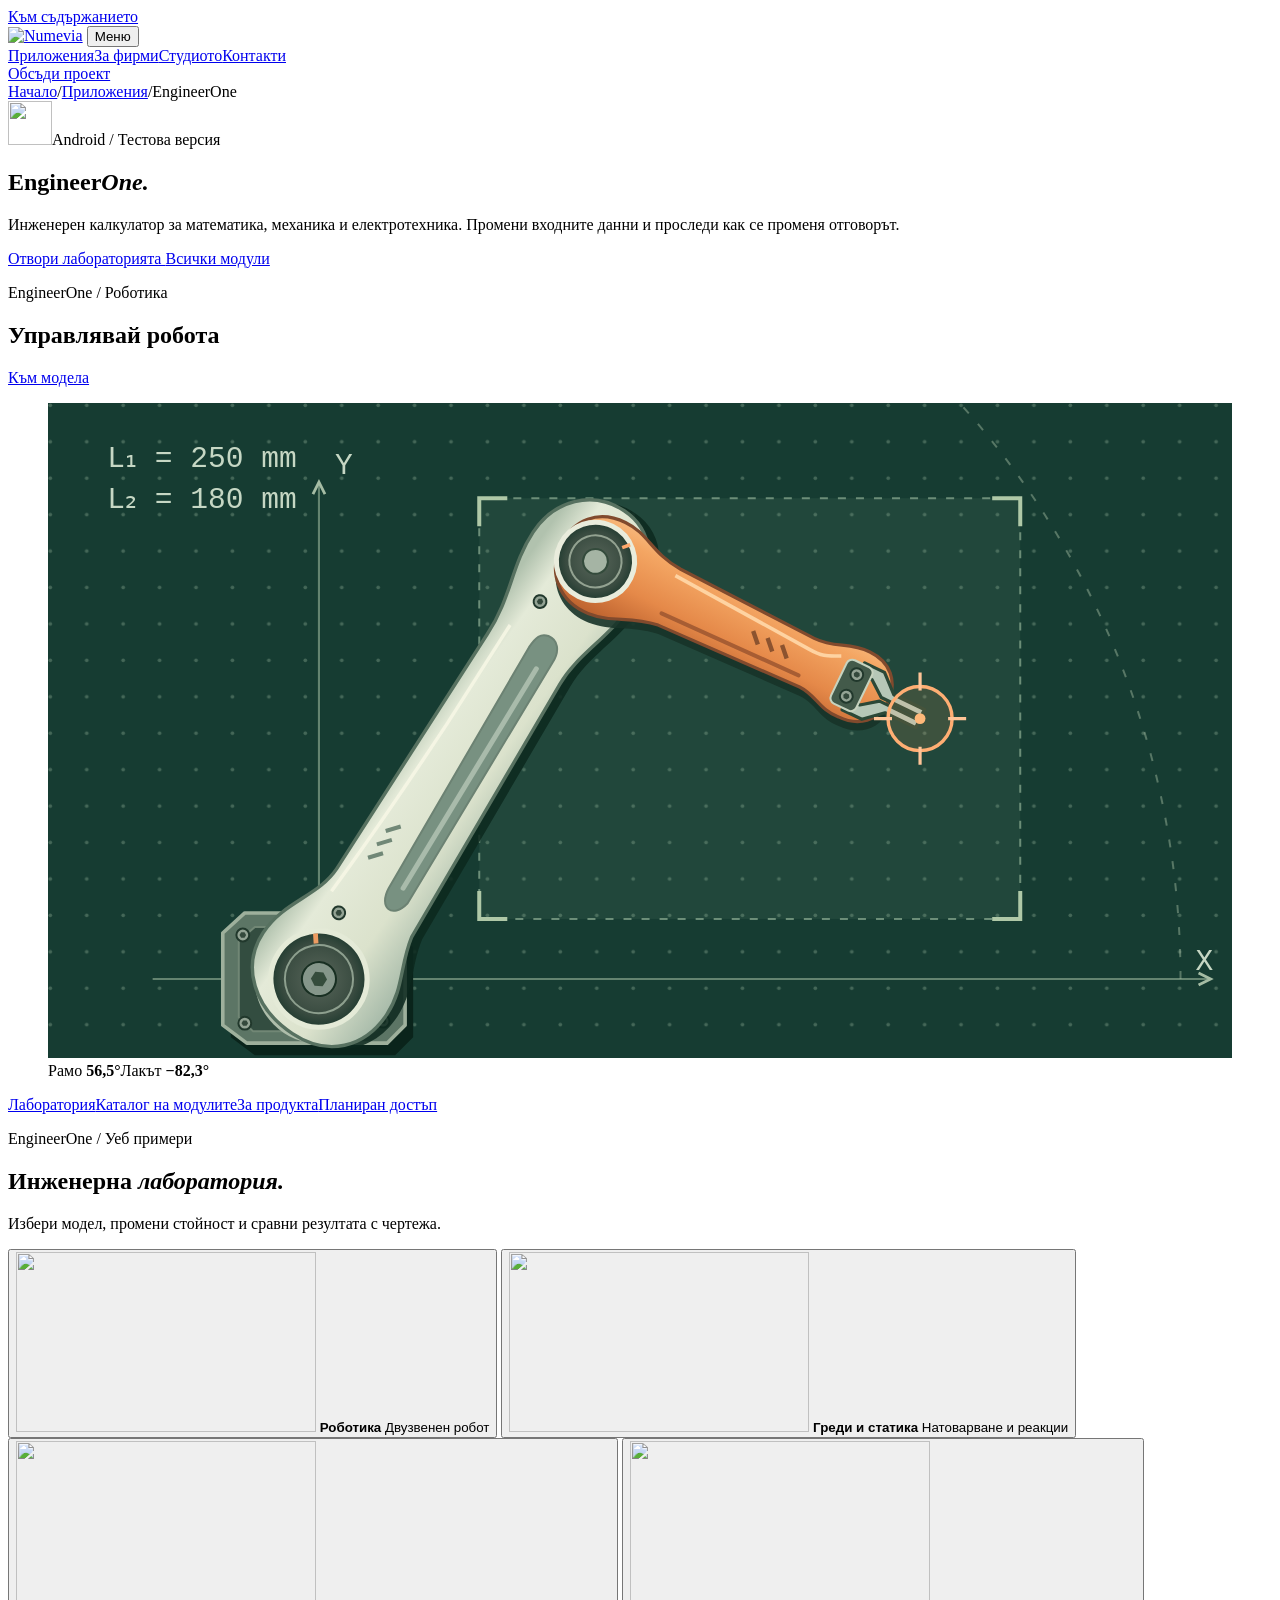
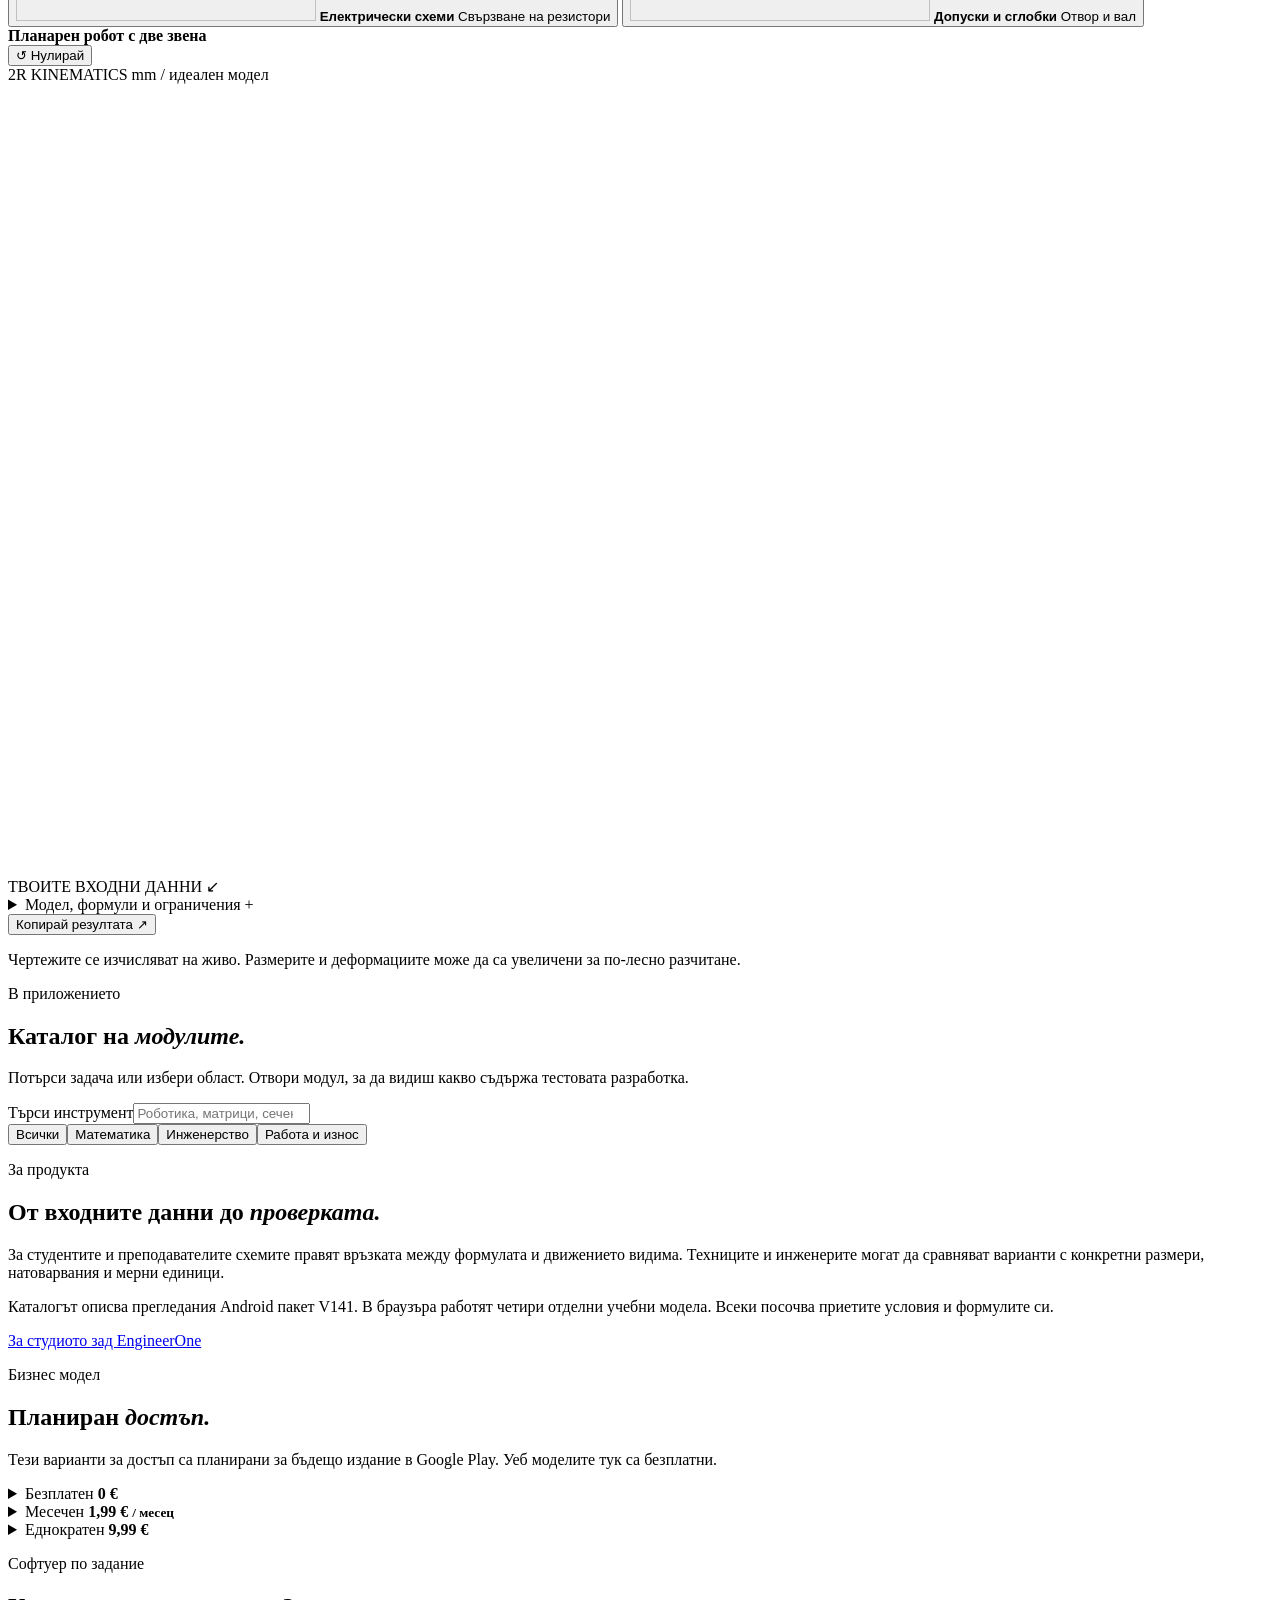
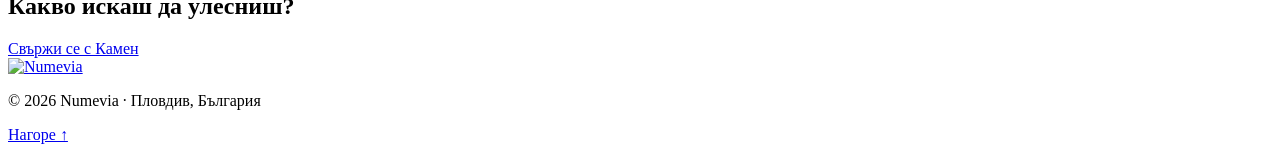
==== commit 22c63ef9: "Publish Numevia Studio v7 with interactive robot at the GitHub Pages project path" ====
--- a/engineerone.html
+++ b/engineerone.html
@@ -1,3 +1,222 @@
-<!doctype html><html lang="bg"><head><meta charset="utf-8"><meta name="viewport" content="width=device-width,initial-scale=1"><meta name="description" content="Разгледай модулите в EngineerOne V141: математика, статика, роботика, електротехника и машинни елементи. Опитай интерактивна демонстрация."><title>EngineerOne — Модули и интерактивна демонстрация | Numevia</title><link rel="stylesheet" href="style.css?v=icons-2"><meta property="og:title" content="EngineerOne — Инженерна работилница за Android"><meta property="og:description" content="Запознай се с Numevia и EngineerOne — първата ни разработка за математически и инженерни задачи."><meta property="og:type" content="website"><meta property="og:image" content="https://kamentuplovdiv-stack.github.io/numeviasoft/visuals/numevia-logo.png"><link rel="icon" type="image/png" href="visuals/engineerone-favicon-v2.png"><link rel="stylesheet" href="lab.css"><link rel="canonical" href="https://kamentuplovdiv-stack.github.io/numeviasoft/engineerone.html"></head><body>
-<a class="skip-link" href="#main">Към съдържанието</a><header><a class="logo" href="index.html" aria-label="Numevia начало"><img src="visuals/numevia-logo.png" width="2048" height="680" alt="Numevia"></a><button class="menu-toggle" aria-controls="navigation" aria-expanded="false">Меню <span>☰</span></button><nav id="navigation" aria-label="Основна навигация"><a href="index.html#services" data-section="services">Услуги</a><a href="products.html" data-page="products">Продукти</a><a href="index.html#about" data-section="about">Компанията</a><a href="engineerone.html" data-page="engineerone">EngineerOne ↗</a><a href="index.html#contact" data-section="contact">Контакт</a></nav><a class="navcta" href="index.html#contact">Обсъди идея <span>↗</span></a></header>
-<main id="main"><section class="wrap product-hero" id="home"><div class="breadcrumb product-breadcrumb"><a href="index.html">Начало</a><span>/</span><a href="products.html">Продукти</a><span>/</span><span aria-current="page">EngineerOne</span></div><div class="product-intro"><div><img class="engineerone-app-icon" src="visuals/engineerone-icon-v2.png" width="96" height="96" alt="Икона на EngineerOne"><div class="eyebrow"><i></i> ANDROID · ТЕСТОВА РАЗРАБОТКА</div><h1>Твоята инженерна<br><em>работилница.</em></h1><p>Calculator EngineerOne събира математически и технически инструменти на едно място — от израз и графика до схема, сечение и робот.</p><div class="actions"><a class="button" href="#demo">Пробвай на живо ↗</a><a class="textlink" href="#modules">Всички инструменти ↓</a></div></div><a class="product-visual" href="#demo" aria-label="Опитай интерактивния робот"><img src="visuals/robot.svg" width="300" height="180" alt="Двузвенен робот с означена работна област"><span><strong>От данни към движение.</strong><small>Премести робота в работилницата ↗</small></span></a></div><div class="release-strip"><strong>V141 UX FIXED 84</strong><span>Пакет от 02.11.2026</span><span>Тестова версия · Не е Google Play издание</span></div><p class="brand-kit-link"><a class="textlink" href="brand-assets/icons-preview.html">Иконите на EngineerOne · преглед и изтегляне ↗</a></p><nav class="product-sections" aria-label="На тази страница"><a href="#overview">За продукта</a><a href="#demo">Пробвай на живо</a><a href="#modules">Всички модули</a><a href="#plans">Достъп</a></nav></section><section class="wrap product-overview" id="overview"><div><div class="eyebrow">ЗА КАКВО Е ENGINEERONE</div><h2>Изчисли. Изследвай.<br>Разбери резултата.</h2></div><div><p>EngineerOne е разработка за математически и технически задачи. В приложението има инструменти за изрази, графики, механични модели, електрически схеми и кинематика на роботи.</p><p>За обучение можеш да проследиш връзката между входните данни и отговора. За предварителна инженерна работа — да сравниш варианти и да разгледаш резултатите като стойности, схеми и диаграми.</p><p>По-долу можеш да използваш четири самостоятелни уеб примера. Каталогът след тях описва по-широкото съдържание на тестовото Android приложение.</p></div></section><section class="engineering-lab" id="demo"><div class="wrap"><div class="lab-heading"><div><div class="eyebrow"><i></i> ENGINEERONE / ИНТЕРАКТИВНА РАБОТИЛНИЦА</div><h2>Не само числа.<br><em>Виж как работят.</em></h2></div><p>Мести. Променяй. Сравнявай.<br>Избери инструмент и виж как всяка промяна се превръща в движение, диаграма или нов резултат.</p></div><div class="lab-choices" role="tablist" aria-label="Интерактивни инженерни примери"><button class="lab-choice selected" id="tab-robot" role="tab" aria-controls="lab-panel" aria-selected="true" tabindex="0" data-lab="robot"><img src="visuals/robot.svg" width="300" height="180" alt="" loading="lazy"><span class="choice-copy"><small>01 / ENGINEERONE</small><strong>Роботика</strong><span>Премести върха на робота <b>↗</b></span></span></button><button class="lab-choice " id="tab-beam" role="tab" aria-controls="lab-panel" aria-selected="false" tabindex="-1" data-lab="beam"><img src="visuals/beam.svg" width="300" height="180" alt="" loading="lazy"><span class="choice-copy"><small>02 / ENGINEERONE</small><strong>Греди и статика</strong><span>Плъзни товара по гредата <b>↗</b></span></span></button><button class="lab-choice " id="tab-circuit" role="tab" aria-controls="lab-panel" aria-selected="false" tabindex="-1" data-lab="circuit"><img src="visuals/circuit.svg" width="300" height="180" alt="" loading="lazy"><span class="choice-copy"><small>03 / ENGINEERONE</small><strong>Електрически схеми</strong><span>Промени схема и елементи <b>↗</b></span></span></button><button class="lab-choice " id="tab-fit" role="tab" aria-controls="lab-panel" aria-selected="false" tabindex="-1" data-lab="fit"><img src="visuals/fit.svg" width="300" height="180" alt="" loading="lazy"><span class="choice-copy"><small>04 / ENGINEERONE</small><strong>Допуски и сглобки</strong><span>Сравни отвор и вал <b>↗</b></span></span></button></div><div class="lab-panel" id="lab-panel" role="tabpanel" aria-labelledby="tab-robot"><div class="lab-topbar"><div><span class="lab-live-dot"></span><strong id="lab-title">Планарен робот с две звена</strong></div><div class="lab-tools"><button type="button" id="lab-reset" aria-label="Възстанови примерните стойности">↺ <span>Нулирай</span></button></div></div><div class="lab-body"><div class="lab-viewport"><div class="canvas-caption"><span id="lab-canvas-label">2R KINEMATICS</span><span id="lab-scale">mm / идеален модел</span></div><svg id="lab-canvas" viewBox="0 0 720 440" role="img" aria-labelledby="canvas-title canvas-description"><title id="canvas-title">Интерактивен чертеж</title><desc id="canvas-description">Визуализация на избрания инженерeн пример.</desc></svg><p class="lab-hint" id="lab-hint"></p><div class="lab-kpis" id="lab-kpis"></div></div><div class="lab-controls"><div class="control-heading"><span>ТВОИТЕ ВХОДНИ ДАННИ</span><span>↙</span></div><div id="lab-fields"></div><div id="lab-error" class="lab-error" role="alert" hidden></div><div class="lab-status" id="lab-status" role="status"></div></div></div><div class="lab-bottom"><details><summary>Модел, формули и ограничения <span>+</span></summary><div id="lab-method"></div></details><button type="button" id="lab-copy">Копирай резултата ↗</button></div><div class="lab-feedback" id="lab-feedback" role="status"></div></div><p class="lab-note">Работещи уеб примери, създадени за представяне на EngineerOne. Те не са пълната Android версия. Чертежите се изчисляват на живо; размерите и деформациите могат да бъдат визуално увеличени.</p><noscript>Включи JavaScript, за да управляваш чертежите. EngineerOne включва роботика, статика, електротехника и допуски.</noscript></div></section><section class="wrap section" id="modules"><div class="section-top"><div><div class="eyebrow">ИНСТРУМЕНТИТЕ В ПРИЛОЖЕНИЕТО</div><h2>Намери своята задача.</h2></div><p>Описанията са извлечени от съдържанието на последния намерен APK. Отвори модул, за да видиш възможностите и ограниченията му.</p></div><div class="catalog-toolbar"><label for="module-search">Търси инструмент<input id="module-search" type="search" placeholder="Например: матрици, робот, сечения…"></label><div class="filters" role="group" aria-label="Филтър по категория"><button class="active" data-filter="all" aria-pressed="true">Всички</button><button data-filter="math" aria-pressed="false">Математика</button><button data-filter="engineering" aria-pressed="false">Инженерство</button><button data-filter="workflow" aria-pressed="false">Работа и износ</button></div></div><p id="catalog-count" role="status"></p><div id="module-list" class="module-list"></div><div id="no-results" hidden><h3>Няма намерен модул.</h3><p>Опитай по-кратка дума или избери всички категории.</p><button id="clear-search">Изчисти търсенето</button></div><noscript>За търсене в каталога включи JavaScript. Приложението включва калкулатор, графики, уравнения, матрици, мерки, статика, сечения, електротехника, роботика, машинни елементи, снимки и отчети.</noscript><p class="caption">Проверката е статичен преглед на пакет с build 5008401 и versionCode 6008401. Не е изпитване на всички алгоритми или на физически Android телефон. Не публикуваме тестовия APK за свободно изтегляне.</p></section><section class="wrap pricing section" id="plans"><div class="eyebrow">04 / ПЛАНИРАН ДОСТЪП</div><h2>Изборът е твой.</h2><p>Планираният модел от курсовия проект. Тестовият пакет не представлява търговско издание; тези варианти не са активирани за покупка през сайта.</p><div class="plans"><article><small>ЗА ПЪРВО ЗАПОЗНАНСТВО</small><h3>Безплатен</h3><div class="price">0 €</div><p>Достъп с реклами</p><button data-plan="Безплатен">Разгледай варианта ↗</button></article><article class="preferred"><small>БЕЗ РЕКЛАМИ</small><h3>Месечен</h3><div class="price">0,99 €<span>/ месец</span></div><p>Планиран абонамент в приложението</p><button data-plan="Месечен — 0,99 €">Разгледай варианта ↗</button></article><article><small>ЕДНОКРАТЕН ИЗБОР</small><h3>Еднократен</h3><div class="price">4,99 €</div><p>Планирано премахване на рекламите</p><button data-plan="Еднократен — 4,99 €">Разгледай варианта ↗</button></article></div><div class="plan-detail" id="plan-detail" hidden role="status"></div></section><section class="contact wrap" id="contact"><div><div class="eyebrow">ВСЯКА ДОБРА РАЗРАБОТКА ЗАПОЧВА С ВЪПРОС</div><h2>Каква задача<br>искаш да решиш?</h2><p>Избери тема и опиши задачата. Подготви запитването и го отвори в своята поща, за да го изпратиш до Камен Паунов.</p><address class="contact-details"><strong>Камен Паунов</strong><a href="tel:+359888010266"><img class="ui-icon" src="visuals/icons/phone.svg" width="24" height="24" alt="" aria-hidden="true"><span>0888 010 266</span></a><a href="mailto:kamentuplovdiv@gmail.com"><img class="ui-icon" src="visuals/icons/mail.svg" width="24" height="24" alt="" aria-hidden="true"><span>kamentuplovdiv@gmail.com</span></a><span class="contact-line"><img class="ui-icon" src="visuals/icons/pin.svg" width="24" height="24" alt="" aria-hidden="true"><span>гр. Пловдив, ул. „Скопие“ №98</span></span><small>Адрес за посещения · Обади се предварително за уговаряне на среща.</small><a class="textlink" href="https://www.google.com/maps/dir/?api=1&amp;destination=%D1%83%D0%BB.%20%D0%A1%D0%BA%D0%BE%D0%BF%D0%B8%D0%B5%2098%2C%20%D0%9F%D0%BB%D0%BE%D0%B2%D0%B4%D0%B8%D0%B2%2C%20%D0%91%D1%8A%D0%BB%D0%B3%D0%B0%D1%80%D0%B8%D1%8F" target="_blank" rel="noopener noreferrer">Маршрут в Google Maps ↗</a></address></div><form id="brief"><label for="topic">Темата ти</label><select id="topic"><option>Нова софтуерна идея</option><option>EngineerOne — предложение</option><option>Техническа задача</option><option>Сътрудничество</option></select><label for="message">Разкажи ни за идеята</label><textarea id="message" required minlength="10" rows="4" placeholder="Какво искаш да изчислиш или подобриш?"></textarea><button class="button" type="submit">Подготви запитване <span>↗</span></button><small>Формата не изпраща автоматично. Изпращаш съобщението от своето приложение за поща. Можеш да добавиш файлове там.</small><div id="brief-result" hidden><label for="prepared">Твоето подготвено запитване</label><textarea id="prepared" readonly rows="5"></textarea><a id="email-draft" class="button" href="mailto:kamentuplovdiv@gmail.com">Отвори в пощата ↗</a><button id="copy" type="button">Копирай текста</button><span id="copy-status" role="status"></span></div></form></section></main><footer class="wrap"><a class="logo" href="index.html" aria-label="Numevia начало"><img src="visuals/numevia-logo.png" width="2048" height="680" alt="Numevia"></a><address class="footer-contacts"><a href="tel:+359888010266"><img class="ui-icon" src="visuals/icons/phone.svg" width="24" height="24" alt="" aria-hidden="true"><span>0888 010 266</span></a><a href="mailto:kamentuplovdiv@gmail.com"><img class="ui-icon" src="visuals/icons/mail.svg" width="24" height="24" alt="" aria-hidden="true"><span>kamentuplovdiv@gmail.com</span></a><span class="contact-line"><img class="ui-icon" src="visuals/icons/pin.svg" width="24" height="24" alt="" aria-hidden="true"><span>Пловдив · ул. „Скопие“ №98</span></span></address><small>© 2026 Numevia · Компания в процес на планиране<br>Автор: Камен Паунов · Пловдив, България</small><a href="#home" aria-label="Обратно в началото">↑</a></footer><script src="modules-data.js?v=icons-2"></script><script src="catalog.js?v=icons-2"></script><script src="app.js?v=icons-2"></script><script src="lab-math.js"></script><script src="lab.js"></script></body></html>
+<!doctype html>
+<html lang="bg">
+<head>
+  <meta charset="utf-8"><meta name="viewport" content="width=device-width,initial-scale=1">
+  <title>Calculator EngineerOne — инженерна лаборатория | Numevia</title><meta name="description" content="Промени данните в четири учебни инженерни модела. Виж инструментите и планирания достъп до Android приложението.">
+  <meta name="theme-color" content="#f8f7f2"><link rel="canonical" href="https://kamentuplovdiv-stack.github.io/numeviasoft/engineerone.html">
+  <meta property="og:type" content="website"><meta property="og:locale" content="bg_BG">
+  <meta property="og:title" content="Calculator EngineerOne — инженерна лаборатория | Numevia"><meta property="og:description" content="Промени данните в четири учебни инженерни модела. Виж инструментите и планирания достъп до Android приложението.">
+  <meta property="og:url" content="https://kamentuplovdiv-stack.github.io/numeviasoft/engineerone.html"><meta property="og:image" content="https://kamentuplovdiv-stack.github.io/numeviasoft/visuals/numevia-robot-share.jpg">
+  <meta name="twitter:card" content="summary_large_image">
+  <link rel="icon" type="image/png" href="/numeviasoft/visuals/numevia-favicon.png">
+  <link rel="preload" href="/numeviasoft/fonts/inter.woff2" as="font" type="font/woff2" crossorigin>
+  <link rel="stylesheet" href="/numeviasoft/lab.css?v=studio4">
+  <link rel="stylesheet" href="/numeviasoft/style.css?v=studio7">
+  <noscript><link rel="stylesheet" href="/numeviasoft/noscript.css"></noscript>
+  <script defer src="/numeviasoft/app.js?v=studio6"></script>
+<script defer src="/numeviasoft/modules-data.js?v=studio6"></script>
+<script defer src="/numeviasoft/catalog.js?v=studio6"></script>
+<script defer src="/numeviasoft/lab-math.js?v=studio6"></script>
+<script defer src="/numeviasoft/lab.js?v=studio6"></script>
+<script defer src="/numeviasoft/robot-preview.js?v=studio6"></script>
+</head>
+<body data-page="engineerone">
+<a class="skip" href="#main">Към съдържанието</a>
+<header class="head" id="top"><div class="wrap head-inner">
+  <a class="logo" href="/numeviasoft/" aria-label="Numevia — начало"><img src="/numeviasoft/visuals/numevia-logo.png?v=original-447" width="447" height="268" alt="Numevia"></a>
+  <button class="menu" type="button" aria-controls="navigation" aria-expanded="false">Меню <i></i></button>
+  <nav id="navigation" aria-label="Основна навигация"><a href="/numeviasoft/products.html" data-nav="products" aria-current="location">Приложения</a><a href="/numeviasoft/#services" data-nav="services">За фирми</a><a href="/numeviasoft/studio.html" data-nav="studio">Студиото</a><a class="mobile-contact" href="/numeviasoft/#contact">Контакти</a></nav>
+  <a class="button head-cta" href="/numeviasoft/#contact">Обсъди проект <i class="arr ne"></i></a>
+</div></header>
+<main id="main"><section class="wrap subhead product-intro" id="home"><nav class="crumb" aria-label="Път до страницата"><a href="/numeviasoft/">Начало</a><span>/</span><a href="/numeviasoft/products.html">Приложения</a><span>/</span><span aria-current="page">EngineerOne</span></nav>
+<div class="sub-grid"><div><div class="product-meta"><img src="/numeviasoft/visuals/engineerone.webp" width="44" height="44" alt=""><span>Android / Тестова версия</span></div><h1>Engineer<em>One.</em></h1><p class="lead">Инженерен калкулатор за математика, механика и електротехника. Промени входните данни и проследи как се променя отговорът.</p><div class="actions"><a class="button" href="#demo">Отвори лабораторията <i class="arr se"></i></a><a class="textlink" href="#modules">Всички модули <i class="arr"></i></a></div></div><section class="robot-preview" aria-labelledby="robot-heading">
+  <header class="robot-head">
+    <div><p>EngineerOne <span>/</span> Роботика</p><h2 id="robot-heading">Управлявай робота</h2></div>
+    <a id="robot-detail" class="robot-link" href="/numeviasoft/engineerone.html?model=robot&amp;x=300&amp;y=130&amp;elbow=-1#demo" aria-label="Отвори робота в лабораторията">Към модела <i class="arr ne" aria-hidden="true"></i></a>
+  </header>
+  <figure class="robot-stage">
+    <svg id="robot-drawing" xmlns="http://www.w3.org/2000/svg" viewBox="0 0 520 288" role="img" aria-labelledby="robot-figure-title robot-figure-desc">
+      <title id="robot-figure-title">Роботизирано рамо с две въртящи стави, изглед отгоре</title>
+      <desc id="robot-figure-desc">Двете звена са 250 и 180 mm. Целта е в точка X 300 mm, Y 130 mm.</desc>
+      <defs>
+        <pattern id="robot-grid" width="16" height="16" patternUnits="userSpaceOnUse"><circle cx="1" cy="1" r=".8" fill="#698a77" opacity=".55"/></pattern>
+        <linearGradient id="robot-arm-coat" x1="0" y1="0" x2=".12" y2="1"><stop stop-color="#a5b9a8"/><stop offset=".38" stop-color="#dbe2cc"/><stop offset=".8" stop-color="#e4ead8"/><stop offset="1" stop-color="#b1c2ae"/></linearGradient>
+        <linearGradient id="robot-forearm-coat" x1="0" y1="0" x2=".05" y2="1"><stop stop-color="#bd622e"/><stop offset=".4" stop-color="#e58949"/><stop offset=".83" stop-color="#f4a663"/><stop offset="1" stop-color="#f7b77b"/></linearGradient>
+        <radialGradient id="robot-motor"><stop stop-color="#58665a"/><stop offset=".76" stop-color="#394b40"/><stop offset="1" stop-color="#213b30"/></radialGradient>
+        <path id="robot-casting" d="M-30-4C-30-25-16-38 4-38c15 0 24 8 39 11l146 8c18 1 33-8 55-8 21 0 35 12 35 29 0 19-15 32-34 32-20 0-33-9-55-9L51 23c-17 0-28 13-47 13C-16 36-30 19-30-4Z"/>
+        <path id="robot-forearm" d="M-19 0c0-16 12-26 27-25 13 1 19 8 34 10l77 3c9 0 14-6 24-5 11 0 19 7 19 17 0 12-8 19-19 19-12 0-16-6-28-6l-75 2c-17 1-22 9-35 9-15 0-24-10-24-24Z"/>
+        <g id="robot-bolt"><circle r="3.2" fill="#93a394" stroke="#21382c" stroke-width="1"/><path d="m-1.65 0 .8-1.35h1.7l.8 1.35-.8 1.35h-1.7Z" fill="#34493c"/></g>
+      </defs>
+      <rect width="520" height="288" fill="#163c32"/><rect width="520" height="288" fill="url(#robot-grid)"/>
+      <g id="robot-world" transform="translate(119 253) scale(.88 -.88)">
+        <path d="M-83 0H445M0-12V248" fill="none" stroke="#8eaa91" stroke-width="1.05" opacity=".66"/>
+        <path d="m439 3 6-3-6-3M-3 242l3 6 3-6" fill="none" stroke="#a5bca4" stroke-width="1.4"/>
+        <path d="M430 0A430 430 0 0 1 0 430" stroke="#a4bba1" stroke-dasharray="4 7" fill="none" opacity=".46"/>
+        <rect id="robot-area" x="80" y="30" width="270" height="210" fill="#7ea685" fill-opacity=".1" stroke="#85a68d" stroke-opacity=".76" stroke-dasharray="4 5"/>
+        <path d="M80 44V30h14m242 0h14v14m0 182v14h-14m-242 0H80v-14" fill="none" stroke="#afc8a7" stroke-width="2"/>
+        <path id="robot-route" stroke="#eabb86" stroke-opacity=".65" stroke-dasharray="4 5" fill="none"/>
+        <g aria-hidden="true" stroke-linejoin="round">
+          <path d="M-48-23v46l11 10h67l13-11v-45l-9-9h-70Z" fill="#0a241b" transform="translate(4 -6)"/>
+          <path d="M-48-23v46l11 10h67l13-11v-45l-9-9h-70Z" fill="#5c7565" stroke="#9eb09c" stroke-width="1.8"/>
+          <path d="M-40-19v38l8 7h55l11-8v-39l-6-5h-61Z" fill="#334d40" stroke="#718775"/>
+          <use href="#robot-bolt" x="-38" y="22"/><use href="#robot-bolt" x="32" y="21"/>
+          <use href="#robot-bolt" x="-37" y="-22"/><use href="#robot-bolt" x="32" y="-21"/>
+          <circle r="31" fill="#223c30" stroke="#aebdaa" stroke-width="2"/>
+          <g id="robot-shoulder" transform="rotate(56.4956)">
+            <use href="#robot-casting" transform="translate(2 -5)" fill="#0c291e" opacity=".85"/>
+            <use href="#robot-casting" fill="url(#robot-arm-coat)" stroke="#577160" stroke-width="1.7"/>
+            <path d="M40 19c20-1 66-2 101-2l59 1" fill="none" stroke="#f8f8e6" stroke-width="1.7" opacity=".84"/>
+            <path d="M56-16l140 6c7 0 11 4 10 9-1 4-4 5-10 5L57-4c-11-1-12-10-1-12Z" fill="#789181" stroke="#6c8273"/>
+            <path d="m61-10 128 5" fill="none" stroke="#a9bbab" stroke-width="2.5" stroke-linecap="round"/>
+            <g stroke="#718877" stroke-width="2"><path d="m64 13 6-5m2 5 6-5m2 5 6-5"/></g>
+            <use href="#robot-bolt" x="33" y="10"/><use href="#robot-bolt" x="218" y="12"/>
+            <circle r="24" fill="url(#robot-motor)" stroke="#e4ead7" stroke-width="2.6"/>
+            <circle r="17" fill="none" stroke="#8d9f8e"/><circle r="8.5" fill="#85968a" stroke="#182f22"/>
+            <path d="m-4 0 2-3.5h4l2 3.5-2 3.5h-4Z" fill="#354c3c"/>
+            <path d="M14 11l4 3" stroke="#ed9b61" stroke-width="2.4"/>
+            <g id="robot-elbow" transform="translate(250 0) rotate(-82.3377)">
+              <use href="#robot-forearm" transform="translate(2 -4)" fill="#183428" opacity=".9"/>
+              <use href="#robot-forearm" fill="url(#robot-forearm-coat)" stroke="#814a2d" stroke-width="1.6"/>
+              <path d="m39 11 76-4c8-.5 10 1 16 4" fill="none" stroke="#fed3a2" stroke-width="1.8"/>
+              <path d="m41-9 75 2" stroke="#a75d33" stroke-width="2" stroke-linecap="round"/>
+              <g stroke="#8c532f" stroke-width="2.2"><path d="m86 3 5-5m3 5 5-5m3 5 5-5"/></g>
+              <circle r="19.5" fill="url(#robot-motor)" stroke="#e9ecdc" stroke-width="2.5"/>
+              <circle r="13" fill="none" stroke="#93a291"/><circle r="6.2" fill="#a5b4a4" stroke="#344b3c"/>
+              <path d="m9 12 3 3" stroke="#ffa86c" stroke-width="1.8"/>
+              <g fill="#b6c7b7" stroke="#2b4837" stroke-width="1.6">
+                <path d="M143 13h11l9-8h17v-4h-22l-8 6h-7Z"/><path d="M143-13h11l9 8h17v4h-22l-8-6h-7Z"/>
+              </g>
+              <rect x="135" y="-12" width="14" height="24" rx="3" fill="#435a4a" stroke="#c7d3bf"/>
+              <use href="#robot-bolt" x="142" y="6"/><use href="#robot-bolt" x="142" y="-6"/>
+            </g>
+          </g>
+        </g>
+        <g id="robot-target" transform="translate(300 130)">
+          <circle r="16" fill="#f59b56" fill-opacity=".13" stroke="#ffae73" stroke-width="1.7"/>
+          <path d="M-23 0h9m28 0h9M0-23v9m0 28v9" fill="none" stroke="#ffc497" stroke-width="1.6"/>
+          <circle r="2.7" fill="#ffb879"/><circle id="robot-handle" r="51" fill="transparent"/>
+        </g>
+      </g>
+      <g fill="#c6d7c4" font-family="monospace" font-size="13">
+        <text x="26" y="28">L₁ = 250 mm</text><text x="26" y="46">L₂ = 180 mm</text>
+        <text x="504" y="249">X</text><text x="126" y="31">Y</text>
+      </g>
+    </svg>
+    <figcaption class="robot-angles">
+      <span>Рамо <b id="robot-q1">56,5°</b></span><span>Лакът <b id="robot-q2">−82,3°</b></span>
+    </figcaption>
+  </figure>
+  <div class="robot-controls" hidden>
+    <div class="robot-actions"><p>Премести оранжевата цел или докосни точка в полето.</p><button type="button" id="robot-motion"><i aria-hidden="true"></i><span>Пусни демо</span></button></div>
+    <div class="robot-coordinates">
+      <div><div class="robot-label"><label for="robot-x">Цел X</label><span id="robot-x-value">300 mm</span></div><input id="robot-x" type="range" min="80" max="350" step="1" value="300" aria-valuetext="300 mm"></div>
+      <div><div class="robot-label"><label for="robot-y">Цел Y</label><span id="robot-y-value">130 mm</span></div><input id="robot-y" type="range" min="30" max="240" step="1" value="130" aria-valuetext="130 mm"></div>
+    </div>
+  </div>
+</section></div>
+<nav class="section-nav" aria-label="На тази страница"><a href="#demo">Лаборатория</a><a href="#modules">Каталог на модулите</a><a href="#overview">За продукта</a><a href="#plans">Планиран достъп</a></nav></section>
+<section class="engineering-lab" id="demo">
+<div class="wrap">
+<div class="lab-heading">
+<div>
+<p class="kicker">EngineerOne / Уеб примери</p>
+<h2>Инженерна <em>лаборатория.</em>
+</h2>
+</div>
+<p>Избери модел, промени стойност и сравни резултата с чертежа.</p>
+</div>
+<div class="lab-choices" role="tablist" aria-label="Интерактивни инженерни примери">
+<button class="lab-choice selected" id="tab-robot" role="tab" aria-controls="lab-panel" aria-selected="true" tabindex="0" data-lab="robot">
+<img src="/numeviasoft/visuals/robot.svg" width="300" height="180" alt="" loading="lazy">
+<span class="choice-copy">
+<strong>Роботика</strong>
+<span>Двузвенен робот</span>
+</span>
+</button>
+<button class="lab-choice " id="tab-beam" role="tab" aria-controls="lab-panel" aria-selected="false" tabindex="-1" data-lab="beam">
+<img src="/numeviasoft/visuals/beam.svg" width="300" height="180" alt="" loading="lazy">
+<span class="choice-copy">
+<strong>Греди и статика</strong>
+<span>Натоварване и реакции</span>
+</span>
+</button>
+<button class="lab-choice " id="tab-circuit" role="tab" aria-controls="lab-panel" aria-selected="false" tabindex="-1" data-lab="circuit">
+<img src="/numeviasoft/visuals/circuit.svg" width="300" height="180" alt="" loading="lazy">
+<span class="choice-copy">
+<strong>Електрически схеми</strong>
+<span>Свързване на резистори</span>
+</span>
+</button>
+<button class="lab-choice " id="tab-fit" role="tab" aria-controls="lab-panel" aria-selected="false" tabindex="-1" data-lab="fit">
+<img src="/numeviasoft/visuals/fit.svg" width="300" height="180" alt="" loading="lazy">
+<span class="choice-copy">
+<strong>Допуски и сглобки</strong>
+<span>Отвор и вал</span>
+</span>
+</button>
+</div>
+<div class="lab-panel" id="lab-panel" role="tabpanel" aria-labelledby="tab-robot">
+<div class="lab-topbar">
+<div>
+<span class="lab-live-dot">
+</span>
+<strong id="lab-title">Планарен робот с две звена</strong>
+</div>
+<div class="lab-tools">
+<button type="button" id="lab-reset" aria-label="Възстанови примерните стойности">↺ <span>Нулирай</span>
+</button>
+</div>
+</div>
+<div class="lab-body">
+<div class="lab-viewport">
+<div class="canvas-caption">
+<span id="lab-canvas-label">2R KINEMATICS</span>
+<span id="lab-scale">mm / идеален модел</span>
+</div>
+<svg id="lab-canvas" viewBox="0 0 720 440" role="img" aria-labelledby="canvas-title canvas-description">
+<title id="canvas-title">Интерактивен чертеж</title>
+<desc id="canvas-description">Визуализация на избрания инженерен пример.</desc>
+</svg>
+<p class="lab-hint" id="lab-hint">
+</p>
+<div class="lab-kpis" id="lab-kpis">
+</div>
+</div>
+<div class="lab-controls">
+<div class="control-heading">
+<span>ТВОИТЕ ВХОДНИ ДАННИ</span>
+<span>↙</span>
+</div>
+<div id="lab-fields">
+</div>
+<div id="lab-error" class="lab-error" role="alert" hidden>
+</div>
+<div class="lab-status" id="lab-status" role="status">
+</div>
+</div>
+</div>
+<div class="lab-bottom">
+<details>
+<summary>Модел, формули и ограничения <span>+</span>
+</summary>
+<div id="lab-method">
+</div>
+</details>
+<button type="button" id="lab-copy">Копирай резултата ↗</button>
+</div>
+<div class="lab-feedback" id="lab-feedback" role="status">
+</div>
+</div>
+<p class="lab-note">Чертежите се изчисляват на живо. Размерите и деформациите може да са увеличени за по-лесно разчитане.</p>
+<noscript>Включи JavaScript, за да управляваш чертежите. EngineerOne включва роботика, статика, електротехника и допуски.</noscript>
+</div>
+</section>
+<section class="wrap section" id="modules"><div class="section-heading"><div><p class="kicker">В приложението</p><h2>Каталог на <em>модулите.</em></h2></div><p>Потърси задача или избери област. Отвори модул, за да видиш какво съдържа тестовата разработка.</p></div>
+<div class="catalog-toolbar"><label for="module-search">Търси инструмент<input id="module-search" type="search" placeholder="Роботика, матрици, сечения…" autocomplete="off"></label><div class="filters" role="group" aria-label="Филтър по категория"><button class="active" type="button" data-filter="all" aria-pressed="true">Всички</button><button type="button" data-filter="math" aria-pressed="false">Математика</button><button type="button" data-filter="engineering" aria-pressed="false">Инженерство</button><button type="button" data-filter="workflow" aria-pressed="false">Работа и износ</button></div></div><p id="catalog-count" role="status"></p><div id="module-list" class="module-list"></div>
+<div id="no-results" hidden><h3>Няма съвпадения</h3><p>Потърси по-кратка дума или избери друга категория.</p><button type="button" class="textlink" id="clear-search">Изчисти търсенето <i class="arr"></i></button></div><noscript>Включи JavaScript за търсене. Каталогът включва математика, измервания, статика, сечения, електротехника, роботика, машини, задачи от снимка и отчети.</noscript></section>
+<section class="tint" id="overview"><div class="wrap section split"><div><p class="kicker">За продукта</p><h2>От входните данни до <em>проверката.</em></h2></div><div class="prose"><p>За студентите и преподавателите схемите правят връзката между формулата и движението видима. Техниците и инженерите могат да сравняват варианти с конкретни размери, натоварвания и мерни единици.</p><p>Каталогът описва прегледания Android пакет V141. В браузъра работят четири отделни учебни модела. Всеки посочва приетите условия и формулите си.</p><a href="/numeviasoft/studio.html" class="textlink">За студиото зад EngineerOne <i class="arr"></i></a></div></div></section>
+<section class="wrap section" id="plans"><div class="section-heading"><div><p class="kicker">Бизнес модел</p><h2>Планиран <em>достъп.</em></h2></div><p>Тези варианти за достъп са планирани за бъдещо издание в Google Play. Уеб моделите тук са безплатни.</p></div><div class="rows access">
+<details><summary>Безплатен <strong>0 €</strong><i class="plus"></i></summary><div>Планиран достъп до приложението с показване на реклами.</div></details><details><summary>Месечен <strong>1,99 € <small>/ месец</small></strong><i class="plus"></i></summary><div>Планиран месечен абонамент за използване на същото приложение без реклами.</div></details><details><summary>Еднократен <strong>9,99 €</strong><i class="plus"></i></summary><div>Планирана еднократна покупка за премахване на рекламите. Платените варианти още не се продават.</div></details></div></section><div id="contact"><section class="strip"><div class="wrap strip-inner"><div><p class="kicker light">Софтуер по задание</p><h2>Какво искаш да улесниш?</h2></div><a class="button pale" href="/numeviasoft/#contact">Свържи се с Камен <i class="arr ne"></i></a></div></section></div>
+</main>
+<footer class="foot"><div class="wrap foot-inner"><a class="logo" href="/numeviasoft/" aria-label="Numevia — начало"><img src="/numeviasoft/visuals/numevia-logo.png?v=original-447" width="447" height="268" alt="Numevia"></a><p>© 2026 Numevia · Пловдив, България</p><a class="textlink" href="#top">Нагоре ↑</a></div></footer>
+</body></html>
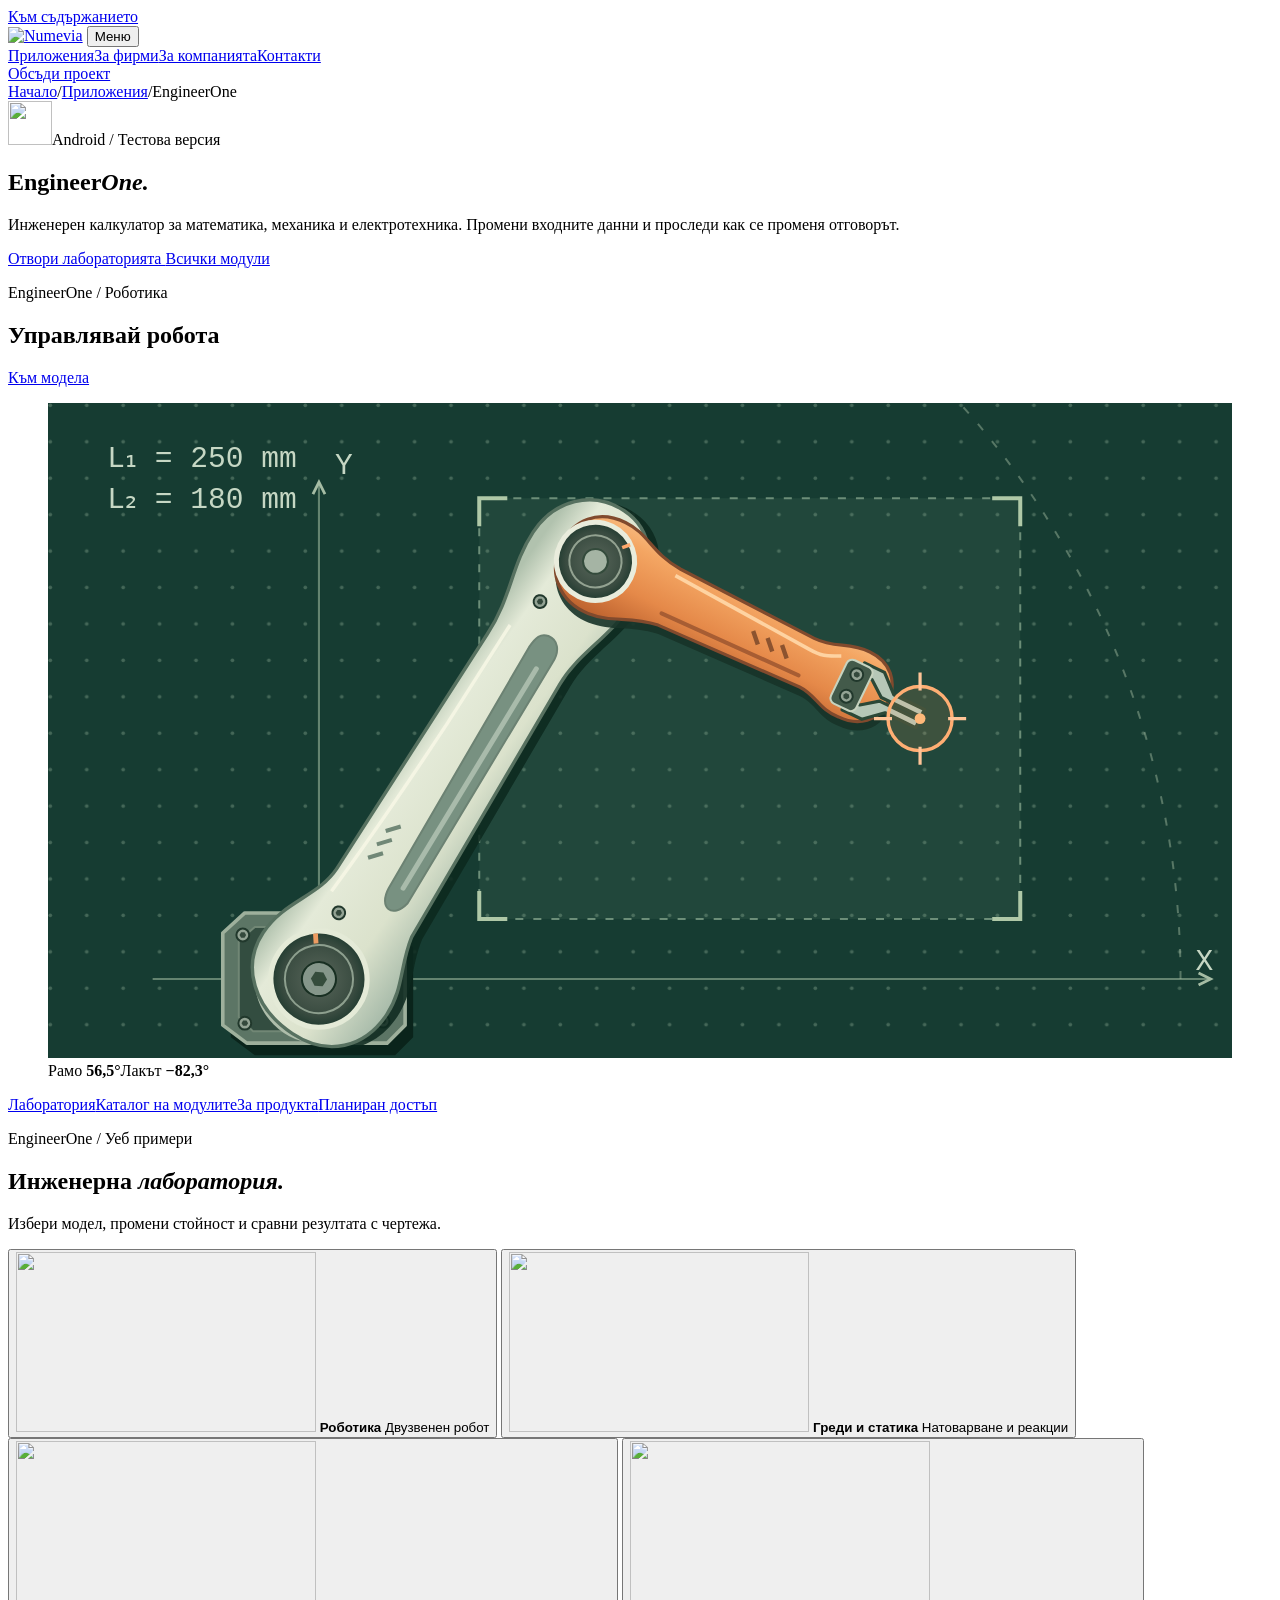
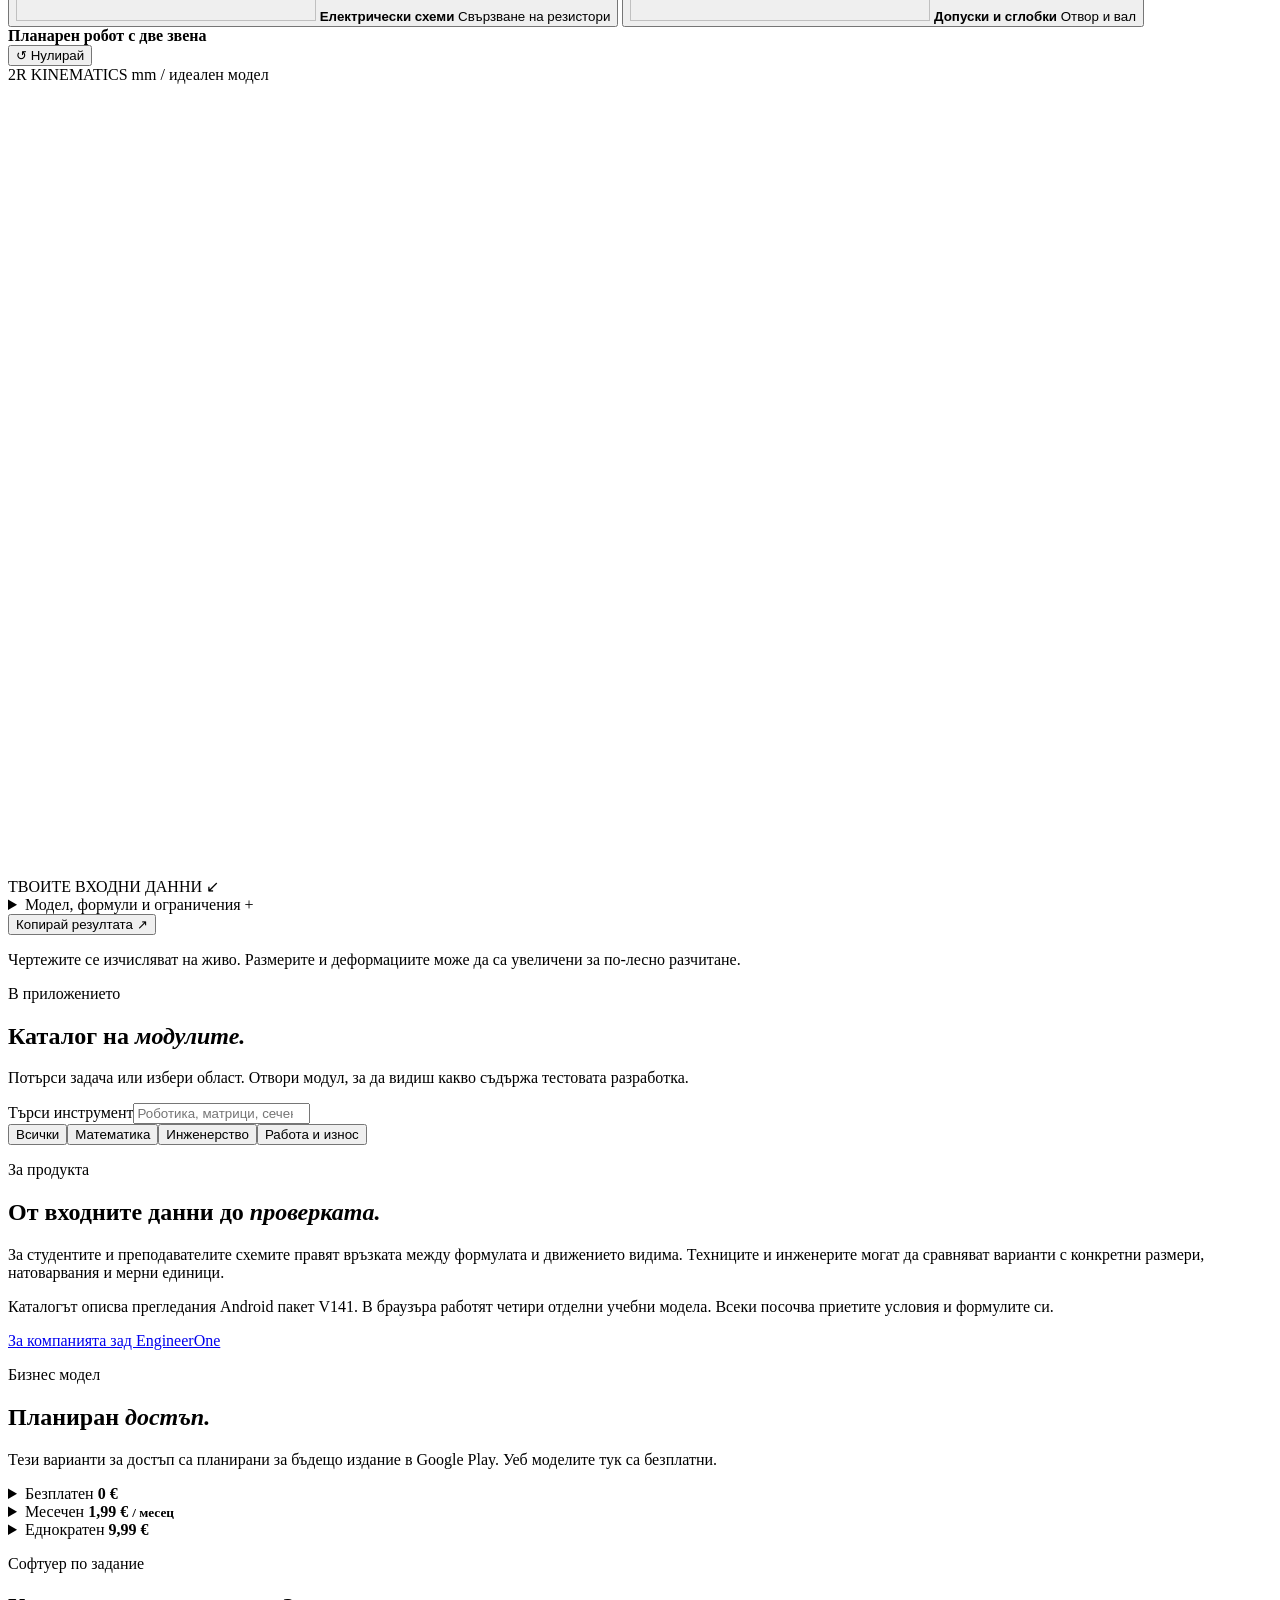
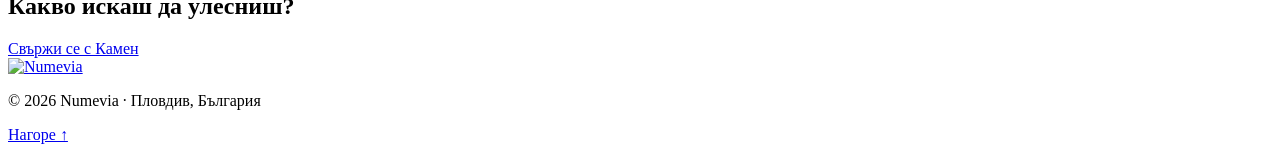
==== commit 58fda3da: "Publish approved Numevia homepage and beetle game on GitHub Pages" ====
--- a/engineerone.html
+++ b/engineerone.html
@@ -25,7 +25,7 @@
 <header class="head" id="top"><div class="wrap head-inner">
   <a class="logo" href="/numeviasoft/" aria-label="Numevia — начало"><img src="/numeviasoft/visuals/numevia-logo.png?v=original-447" width="447" height="268" alt="Numevia"></a>
   <button class="menu" type="button" aria-controls="navigation" aria-expanded="false">Меню <i></i></button>
-  <nav id="navigation" aria-label="Основна навигация"><a href="/numeviasoft/products.html" data-nav="products" aria-current="location">Приложения</a><a href="/numeviasoft/#services" data-nav="services">За фирми</a><a href="/numeviasoft/studio.html" data-nav="studio">Студиото</a><a class="mobile-contact" href="/numeviasoft/#contact">Контакти</a></nav>
+  <nav id="navigation" aria-label="Основна навигация"><a href="/numeviasoft/products.html" data-nav="products" aria-current="location">Приложения</a><a href="/numeviasoft/#services" data-nav="services">За фирми</a><a href="/numeviasoft/studio.html" data-nav="studio">За компанията</a><a class="mobile-contact" href="/numeviasoft/#contact">Контакти</a></nav>
   <a class="button head-cta" href="/numeviasoft/#contact">Обсъди проект <i class="arr ne"></i></a>
 </div></header>
 <main id="main"><section class="wrap subhead product-intro" id="home"><nav class="crumb" aria-label="Път до страницата"><a href="/numeviasoft/">Начало</a><span>/</span><a href="/numeviasoft/products.html">Приложения</a><span>/</span><span aria-current="page">EngineerOne</span></nav>
@@ -214,7 +214,7 @@
 <section class="wrap section" id="modules"><div class="section-heading"><div><p class="kicker">В приложението</p><h2>Каталог на <em>модулите.</em></h2></div><p>Потърси задача или избери област. Отвори модул, за да видиш какво съдържа тестовата разработка.</p></div>
 <div class="catalog-toolbar"><label for="module-search">Търси инструмент<input id="module-search" type="search" placeholder="Роботика, матрици, сечения…" autocomplete="off"></label><div class="filters" role="group" aria-label="Филтър по категория"><button class="active" type="button" data-filter="all" aria-pressed="true">Всички</button><button type="button" data-filter="math" aria-pressed="false">Математика</button><button type="button" data-filter="engineering" aria-pressed="false">Инженерство</button><button type="button" data-filter="workflow" aria-pressed="false">Работа и износ</button></div></div><p id="catalog-count" role="status"></p><div id="module-list" class="module-list"></div>
 <div id="no-results" hidden><h3>Няма съвпадения</h3><p>Потърси по-кратка дума или избери друга категория.</p><button type="button" class="textlink" id="clear-search">Изчисти търсенето <i class="arr"></i></button></div><noscript>Включи JavaScript за търсене. Каталогът включва математика, измервания, статика, сечения, електротехника, роботика, машини, задачи от снимка и отчети.</noscript></section>
-<section class="tint" id="overview"><div class="wrap section split"><div><p class="kicker">За продукта</p><h2>От входните данни до <em>проверката.</em></h2></div><div class="prose"><p>За студентите и преподавателите схемите правят връзката между формулата и движението видима. Техниците и инженерите могат да сравняват варианти с конкретни размери, натоварвания и мерни единици.</p><p>Каталогът описва прегледания Android пакет V141. В браузъра работят четири отделни учебни модела. Всеки посочва приетите условия и формулите си.</p><a href="/numeviasoft/studio.html" class="textlink">За студиото зад EngineerOne <i class="arr"></i></a></div></div></section>
+<section class="tint" id="overview"><div class="wrap section split"><div><p class="kicker">За продукта</p><h2>От входните данни до <em>проверката.</em></h2></div><div class="prose"><p>За студентите и преподавателите схемите правят връзката между формулата и движението видима. Техниците и инженерите могат да сравняват варианти с конкретни размери, натоварвания и мерни единици.</p><p>Каталогът описва прегледания Android пакет V141. В браузъра работят четири отделни учебни модела. Всеки посочва приетите условия и формулите си.</p><a href="/numeviasoft/studio.html" class="textlink">За компанията зад EngineerOne <i class="arr"></i></a></div></div></section>
 <section class="wrap section" id="plans"><div class="section-heading"><div><p class="kicker">Бизнес модел</p><h2>Планиран <em>достъп.</em></h2></div><p>Тези варианти за достъп са планирани за бъдещо издание в Google Play. Уеб моделите тук са безплатни.</p></div><div class="rows access">
 <details><summary>Безплатен <strong>0 €</strong><i class="plus"></i></summary><div>Планиран достъп до приложението с показване на реклами.</div></details><details><summary>Месечен <strong>1,99 € <small>/ месец</small></strong><i class="plus"></i></summary><div>Планиран месечен абонамент за използване на същото приложение без реклами.</div></details><details><summary>Еднократен <strong>9,99 €</strong><i class="plus"></i></summary><div>Планирана еднократна покупка за премахване на рекламите. Платените варианти още не се продават.</div></details></div></section><div id="contact"><section class="strip"><div class="wrap strip-inner"><div><p class="kicker light">Софтуер по задание</p><h2>Какво искаш да улесниш?</h2></div><a class="button pale" href="/numeviasoft/#contact">Свържи се с Камен <i class="arr ne"></i></a></div></section></div>
 </main>
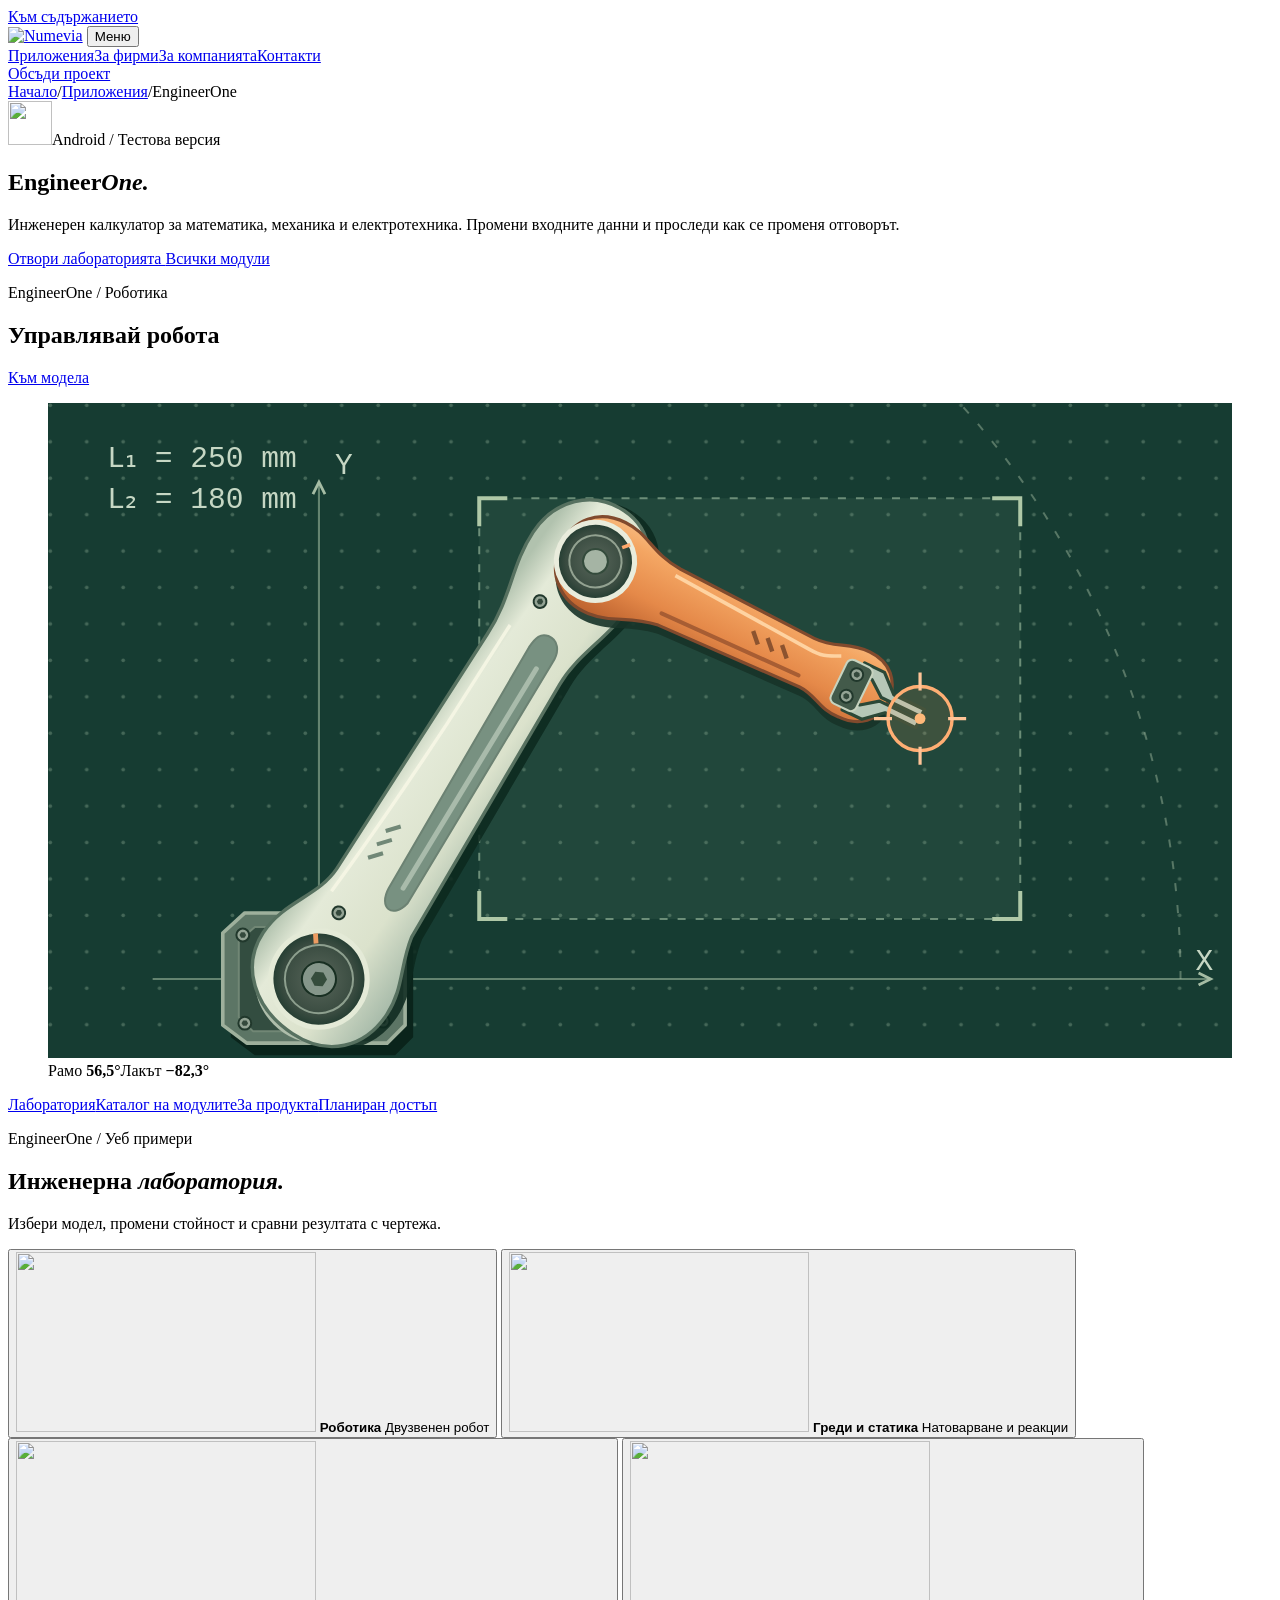
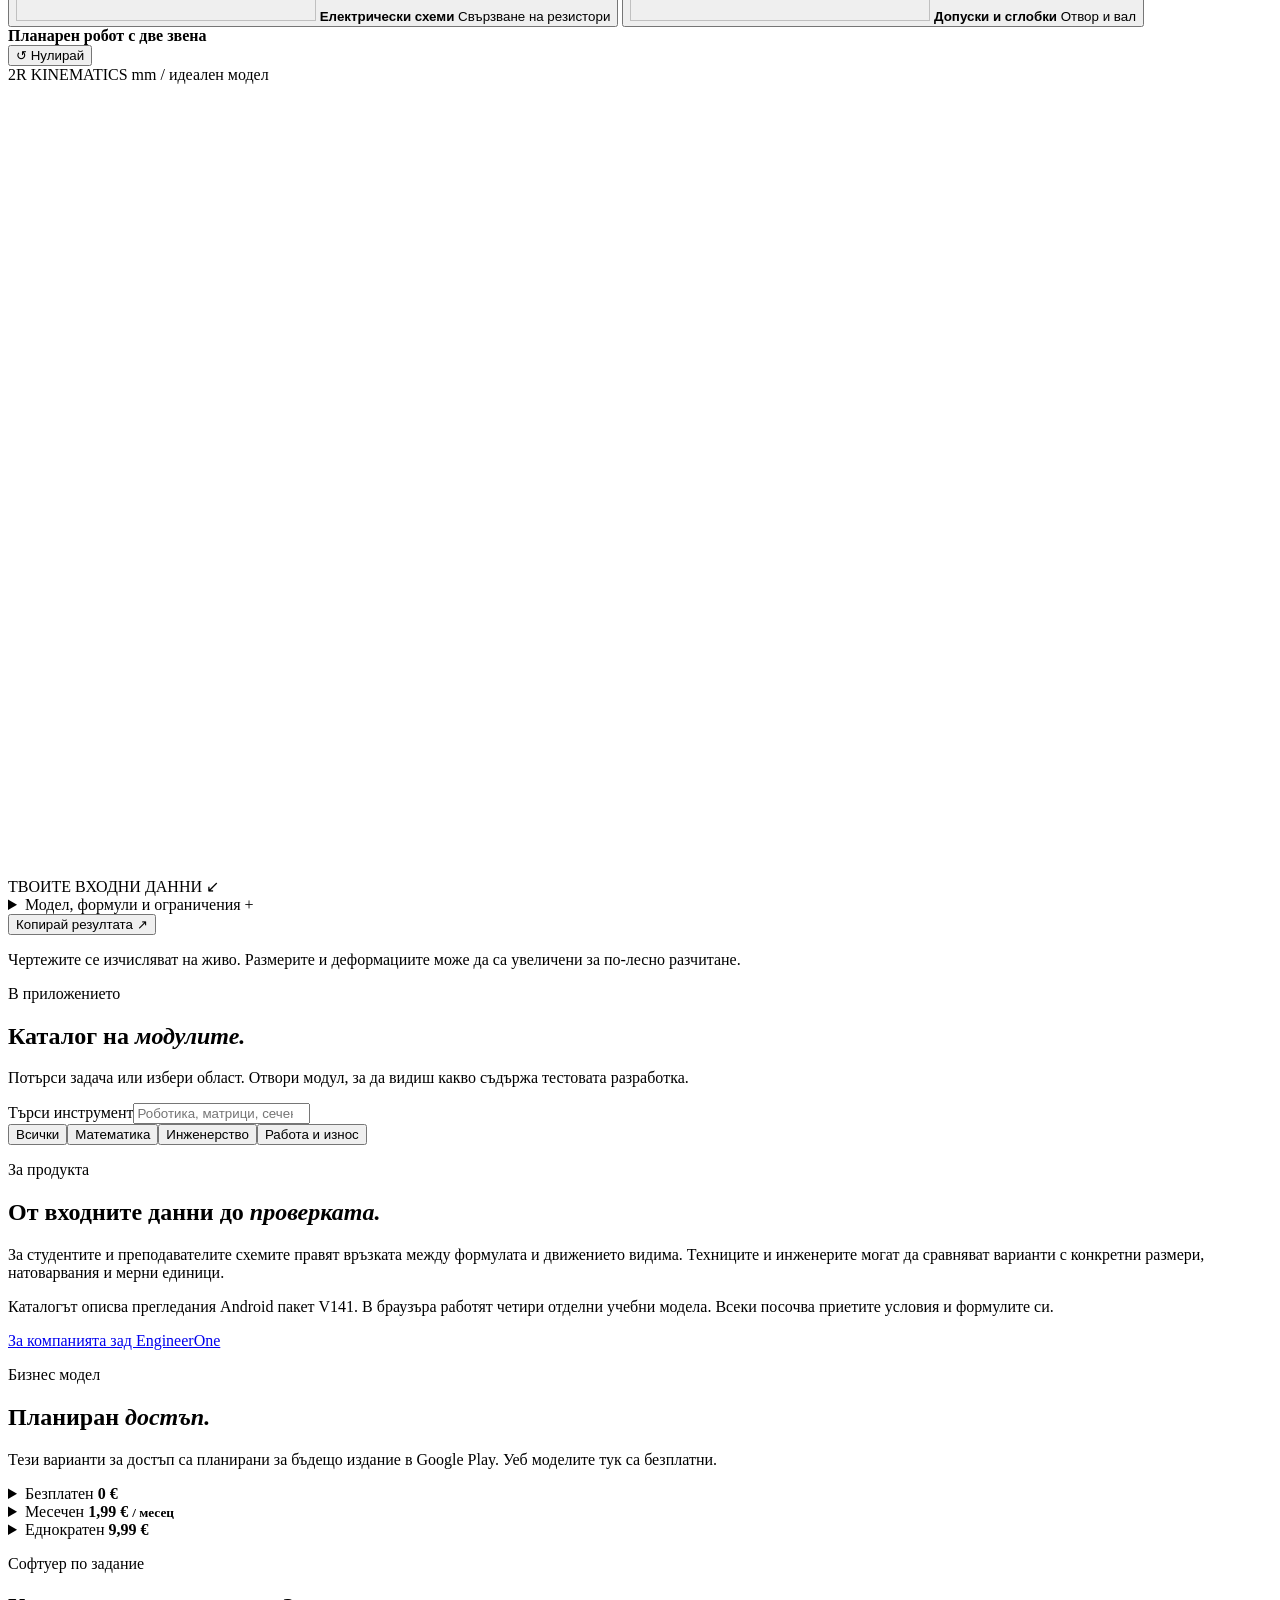
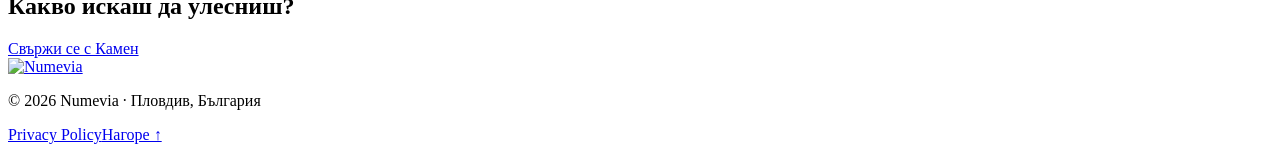
==== commit 69f9115b: "Link EngineerOne privacy policy and clarify lifetime plan" ====
--- a/engineerone.html
+++ b/engineerone.html
@@ -216,7 +216,7 @@
 <div id="no-results" hidden><h3>Няма съвпадения</h3><p>Потърси по-кратка дума или избери друга категория.</p><button type="button" class="textlink" id="clear-search">Изчисти търсенето <i class="arr"></i></button></div><noscript>Включи JavaScript за търсене. Каталогът включва математика, измервания, статика, сечения, електротехника, роботика, машини, задачи от снимка и отчети.</noscript></section>
 <section class="tint" id="overview"><div class="wrap section split"><div><p class="kicker">За продукта</p><h2>От входните данни до <em>проверката.</em></h2></div><div class="prose"><p>За студентите и преподавателите схемите правят връзката между формулата и движението видима. Техниците и инженерите могат да сравняват варианти с конкретни размери, натоварвания и мерни единици.</p><p>Каталогът описва прегледания Android пакет V141. В браузъра работят четири отделни учебни модела. Всеки посочва приетите условия и формулите си.</p><a href="/numeviasoft/studio.html" class="textlink">За компанията зад EngineerOne <i class="arr"></i></a></div></div></section>
 <section class="wrap section" id="plans"><div class="section-heading"><div><p class="kicker">Бизнес модел</p><h2>Планиран <em>достъп.</em></h2></div><p>Тези варианти за достъп са планирани за бъдещо издание в Google Play. Уеб моделите тук са безплатни.</p></div><div class="rows access">
-<details><summary>Безплатен <strong>0 €</strong><i class="plus"></i></summary><div>Планиран достъп до приложението с показване на реклами.</div></details><details><summary>Месечен <strong>1,99 € <small>/ месец</small></strong><i class="plus"></i></summary><div>Планиран месечен абонамент за използване на същото приложение без реклами.</div></details><details><summary>Еднократен <strong>9,99 €</strong><i class="plus"></i></summary><div>Планирана еднократна покупка за премахване на рекламите. Платените варианти още не се продават.</div></details></div></section><div id="contact"><section class="strip"><div class="wrap strip-inner"><div><p class="kicker light">Софтуер по задание</p><h2>Какво искаш да улесниш?</h2></div><a class="button pale" href="/numeviasoft/#contact">Свържи се с Камен <i class="arr ne"></i></a></div></section></div>
+<details><summary>Безплатен <strong>0 €</strong><i class="plus"></i></summary><div>Планиран достъп до приложението с показване на реклами.</div></details><details><summary>Месечен <strong>1,99 € <small>/ месец</small></strong><i class="plus"></i></summary><div>Планиран месечен абонамент за използване на същото приложение без реклами.</div></details><details><summary>Еднократен <strong>9,99 €</strong><i class="plus"></i></summary><div>Планирана еднократна покупка за постоянно отключване на всички функции без реклами. Платените варианти още не се продават.</div></details></div></section><div id="contact"><section class="strip"><div class="wrap strip-inner"><div><p class="kicker light">Софтуер по задание</p><h2>Какво искаш да улесниш?</h2></div><a class="button pale" href="/numeviasoft/#contact">Свържи се с Камен <i class="arr ne"></i></a></div></section></div>
 </main>
-<footer class="foot"><div class="wrap foot-inner"><a class="logo" href="/numeviasoft/" aria-label="Numevia — начало"><img src="/numeviasoft/visuals/numevia-logo.png?v=original-447" width="447" height="268" alt="Numevia"></a><p>© 2026 Numevia · Пловдив, България</p><a class="textlink" href="#top">Нагоре ↑</a></div></footer>
+<footer class="foot"><div class="wrap foot-inner"><a class="logo" href="/numeviasoft/" aria-label="Numevia — начало"><img src="/numeviasoft/visuals/numevia-logo.png?v=original-447" width="447" height="268" alt="Numevia"></a><p>© 2026 Numevia · Пловдив, България</p><a class="textlink" href="/numeviasoft/privacy-policy.html" lang="en">Privacy Policy</a><a class="textlink" href="#top">Нагоре ↑</a></div></footer>
 </body></html>
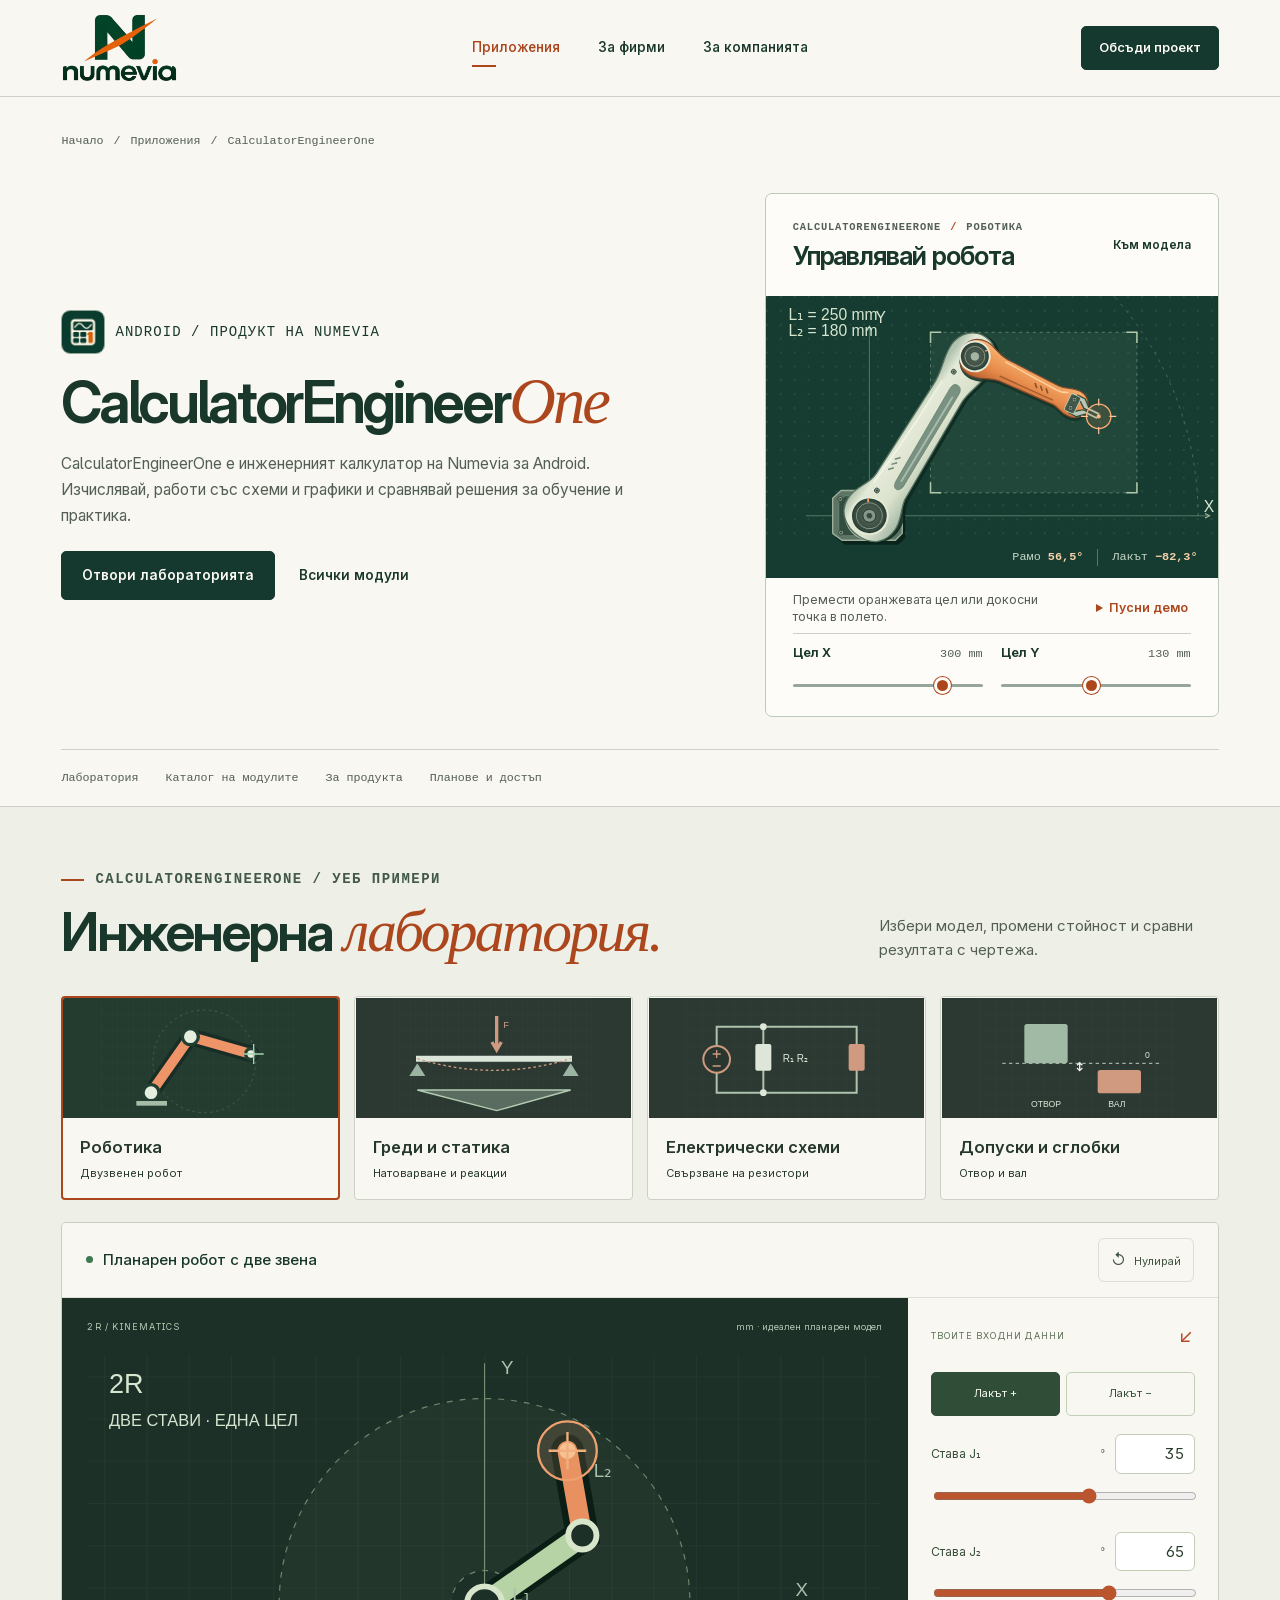
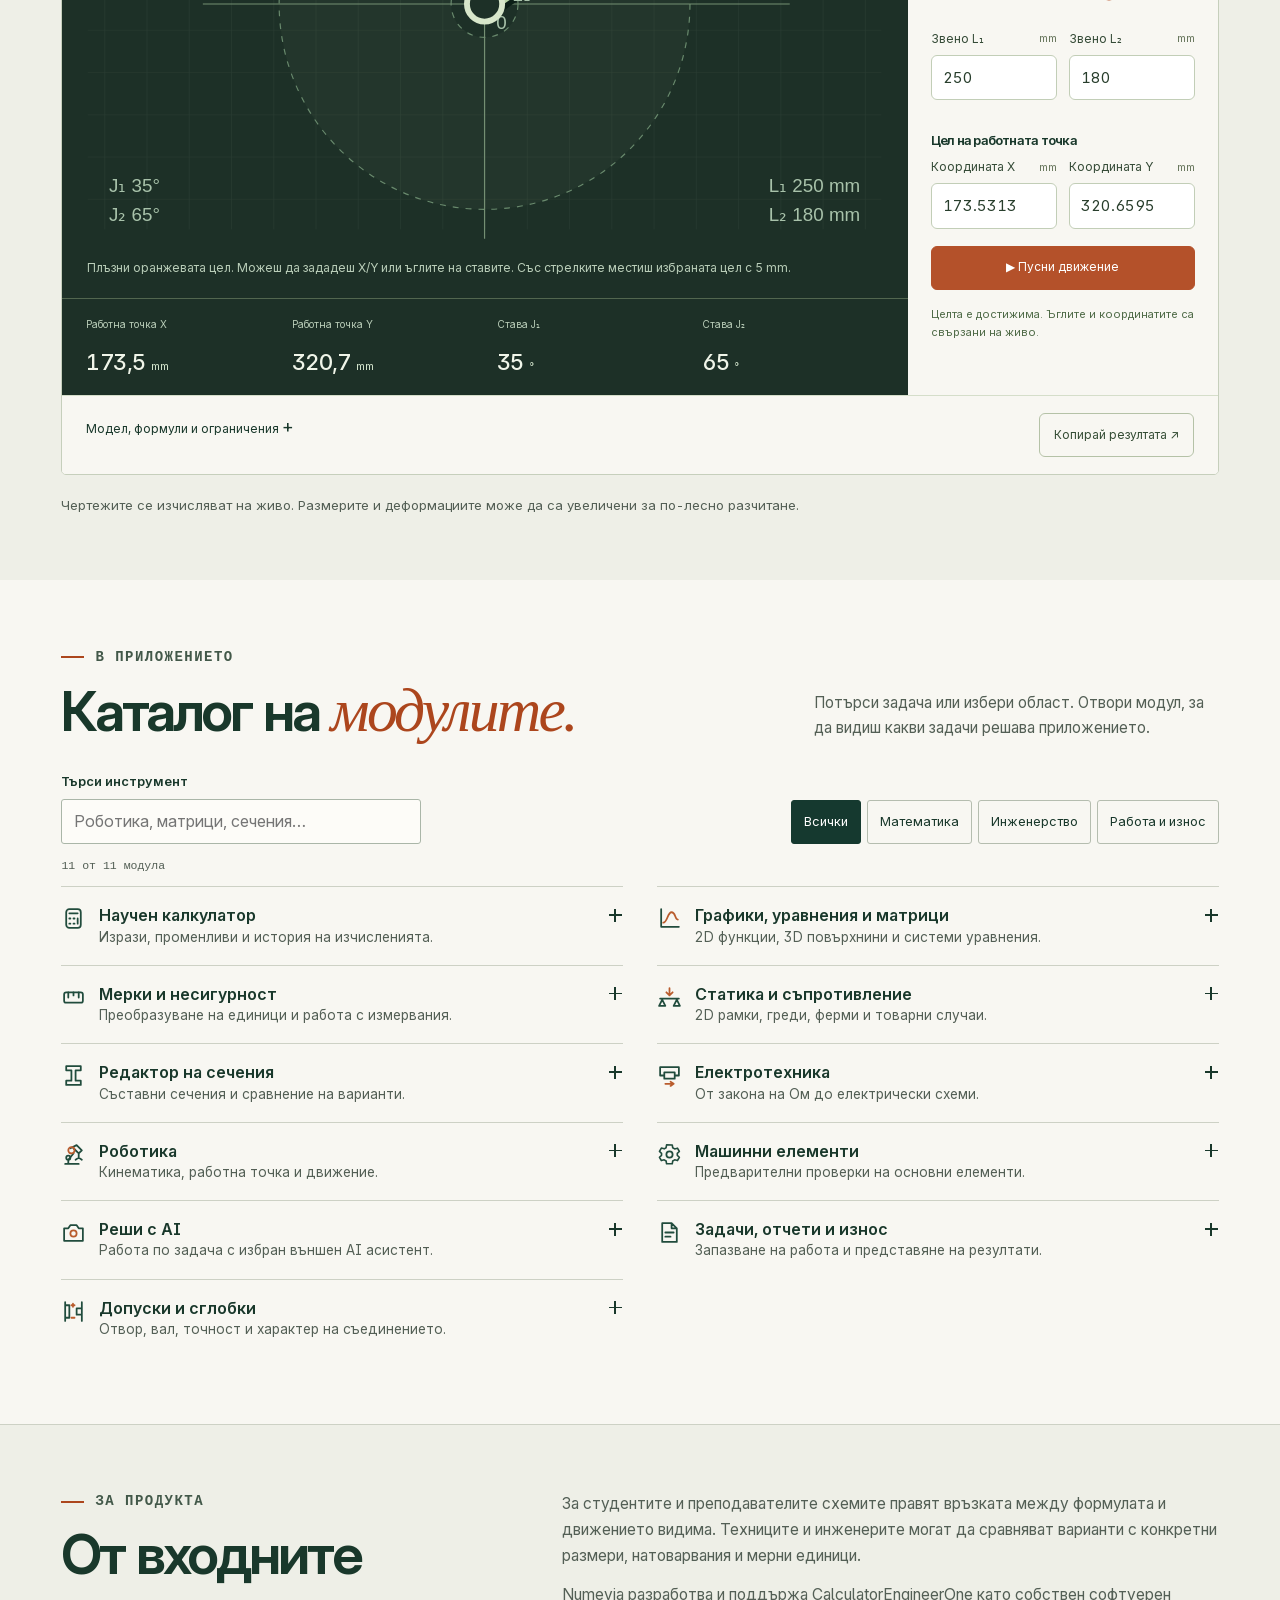
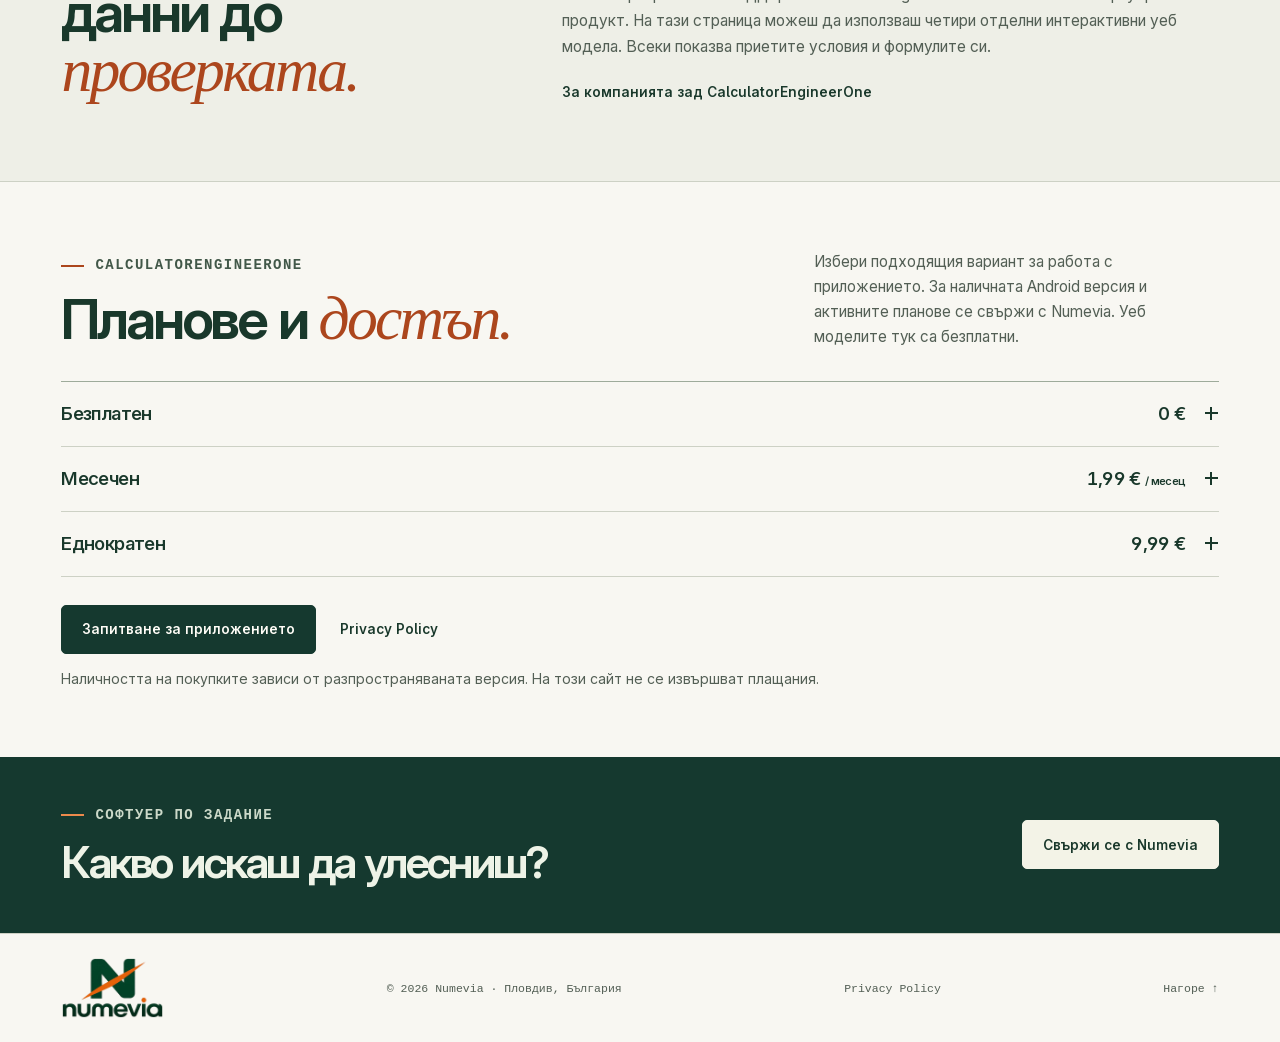
==== commit cb1ab120: "Present Numevia and CalculatorEngineerOne as operating company and product; sync portable site" ====
--- a/engineerone.html
+++ b/engineerone.html
@@ -2,37 +2,37 @@
 <html lang="bg">
 <head>
   <meta charset="utf-8"><meta name="viewport" content="width=device-width,initial-scale=1">
-  <title>Calculator EngineerOne — инженерна лаборатория | Numevia</title><meta name="description" content="Промени данните в четири учебни инженерни модела. Виж инструментите и планирания достъп до Android приложението.">
+  <title>CalculatorEngineerOne — инженерен калкулатор | Numevia</title><meta name="description" content="CalculatorEngineerOne е Android приложение на Numevia за математика, статика, електротехника и роботика. Разгледай модулите, плановете и интерактивните уеб примери.">
   <meta name="theme-color" content="#f8f7f2"><link rel="canonical" href="https://kamentuplovdiv-stack.github.io/numeviasoft/engineerone.html">
   <meta property="og:type" content="website"><meta property="og:locale" content="bg_BG">
-  <meta property="og:title" content="Calculator EngineerOne — инженерна лаборатория | Numevia"><meta property="og:description" content="Промени данните в четири учебни инженерни модела. Виж инструментите и планирания достъп до Android приложението.">
+  <meta property="og:title" content="CalculatorEngineerOne — инженерен калкулатор | Numevia"><meta property="og:description" content="CalculatorEngineerOne е Android приложение на Numevia за математика, статика, електротехника и роботика. Разгледай модулите, плановете и интерактивните уеб примери.">
   <meta property="og:url" content="https://kamentuplovdiv-stack.github.io/numeviasoft/engineerone.html"><meta property="og:image" content="https://kamentuplovdiv-stack.github.io/numeviasoft/visuals/numevia-robot-share.jpg">
   <meta name="twitter:card" content="summary_large_image">
-  <link rel="icon" type="image/png" href="/numeviasoft/visuals/numevia-favicon.png">
-  <link rel="preload" href="/numeviasoft/fonts/inter.woff2" as="font" type="font/woff2" crossorigin>
-  <link rel="stylesheet" href="/numeviasoft/lab.css?v=studio4">
-  <link rel="stylesheet" href="/numeviasoft/style.css?v=studio7">
-  <noscript><link rel="stylesheet" href="/numeviasoft/noscript.css"></noscript>
-  <script defer src="/numeviasoft/app.js?v=studio6"></script>
-<script defer src="/numeviasoft/modules-data.js?v=studio6"></script>
-<script defer src="/numeviasoft/catalog.js?v=studio6"></script>
-<script defer src="/numeviasoft/lab-math.js?v=studio6"></script>
-<script defer src="/numeviasoft/lab.js?v=studio6"></script>
-<script defer src="/numeviasoft/robot-preview.js?v=studio6"></script>
+  <link rel="icon" type="image/png" href="./visuals/numevia-favicon.png">
+  <link rel="preload" href="./fonts/inter.woff2" as="font" type="font/woff2" crossorigin>
+  <link rel="stylesheet" href="./lab.css?v=20261120">
+  <link rel="stylesheet" href="./style.css?v=20261120">
+  <noscript><link rel="stylesheet" href="./noscript.css"></noscript>
+  <script defer src="./app.js?v=20261120"></script>
+<script defer src="./modules-data.js?v=20261120"></script>
+<script defer src="./catalog.js?v=20261120"></script>
+<script defer src="./lab-math.js?v=20261120"></script>
+<script defer src="./lab.js?v=20261120"></script>
+<script defer src="./robot-preview.js?v=20261120"></script>
 </head>
 <body data-page="engineerone">
 <a class="skip" href="#main">Към съдържанието</a>
 <header class="head" id="top"><div class="wrap head-inner">
-  <a class="logo" href="/numeviasoft/" aria-label="Numevia — начало"><img src="/numeviasoft/visuals/numevia-logo.png?v=original-447" width="447" height="268" alt="Numevia"></a>
+  <a class="logo" href="./" aria-label="Numevia — начало"><img src="./visuals/numevia-logo.png?v=original-447" width="447" height="268" alt="Numevia"></a>
   <button class="menu" type="button" aria-controls="navigation" aria-expanded="false">Меню <i></i></button>
-  <nav id="navigation" aria-label="Основна навигация"><a href="/numeviasoft/products.html" data-nav="products" aria-current="location">Приложения</a><a href="/numeviasoft/#services" data-nav="services">За фирми</a><a href="/numeviasoft/studio.html" data-nav="studio">За компанията</a><a class="mobile-contact" href="/numeviasoft/#contact">Контакти</a></nav>
-  <a class="button head-cta" href="/numeviasoft/#contact">Обсъди проект <i class="arr ne"></i></a>
+  <nav id="navigation" aria-label="Основна навигация"><a href="./products.html" data-nav="products" aria-current="location">Приложения</a><a href="./#services" data-nav="services">За фирми</a><a href="./studio.html" data-nav="studio">За компанията</a><a class="mobile-contact" href="./#contact">Контакти</a></nav>
+  <a class="button head-cta" href="./#contact">Обсъди проект</a>
 </div></header>
-<main id="main"><section class="wrap subhead product-intro" id="home"><nav class="crumb" aria-label="Път до страницата"><a href="/numeviasoft/">Начало</a><span>/</span><a href="/numeviasoft/products.html">Приложения</a><span>/</span><span aria-current="page">EngineerOne</span></nav>
-<div class="sub-grid"><div><div class="product-meta"><img src="/numeviasoft/visuals/engineerone.webp" width="44" height="44" alt=""><span>Android / Тестова версия</span></div><h1>Engineer<em>One.</em></h1><p class="lead">Инженерен калкулатор за математика, механика и електротехника. Промени входните данни и проследи как се променя отговорът.</p><div class="actions"><a class="button" href="#demo">Отвори лабораторията <i class="arr se"></i></a><a class="textlink" href="#modules">Всички модули <i class="arr"></i></a></div></div><section class="robot-preview" aria-labelledby="robot-heading">
+<main id="main"><section class="wrap subhead product-intro" id="home"><nav class="crumb" aria-label="Път до страницата"><a href="./">Начало</a><span>/</span><a href="./products.html">Приложения</a><span>/</span><span aria-current="page">CalculatorEngineerOne</span></nav>
+<div class="sub-grid"><div><div class="product-meta"><img src="./visuals/engineerone.webp" width="44" height="44" alt=""><span>Android / Продукт на Numevia</span></div><h1 class="product-name">Calculator<wbr>Engineer<em>One</em></h1><p class="lead">CalculatorEngineerOne е инженерният калкулатор на Numevia за Android. Изчислявай, работи със схеми и графики и сравнявай решения за обучение и практика.</p><div class="actions"><a class="button" href="#demo">Отвори лабораторията</a><a class="textlink" href="#modules">Всички модули</a></div></div><section class="robot-preview" aria-labelledby="robot-heading">
   <header class="robot-head">
-    <div><p>EngineerOne <span>/</span> Роботика</p><h2 id="robot-heading">Управлявай робота</h2></div>
-    <a id="robot-detail" class="robot-link" href="/numeviasoft/engineerone.html?model=robot&amp;x=300&amp;y=130&amp;elbow=-1#demo" aria-label="Отвори робота в лабораторията">Към модела <i class="arr ne" aria-hidden="true"></i></a>
+    <div><p>CalculatorEngineerOne <span>/</span> Роботика</p><h2 id="robot-heading">Управлявай робота</h2></div>
+    <a id="robot-detail" class="robot-link" href="./engineerone.html?model=robot&amp;x=300&amp;y=130&amp;elbow=-1#demo" aria-label="Отвори робота в лабораторията">Към модела</a>
   </header>
   <figure class="robot-stage">
     <svg id="robot-drawing" xmlns="http://www.w3.org/2000/svg" viewBox="0 0 520 288" role="img" aria-labelledby="robot-figure-title robot-figure-desc">
@@ -114,12 +114,12 @@
     </div>
   </div>
 </section></div>
-<nav class="section-nav" aria-label="На тази страница"><a href="#demo">Лаборатория</a><a href="#modules">Каталог на модулите</a><a href="#overview">За продукта</a><a href="#plans">Планиран достъп</a></nav></section>
+<nav class="section-nav" aria-label="На тази страница"><a href="#demo">Лаборатория</a><a href="#modules">Каталог на модулите</a><a href="#overview">За продукта</a><a href="#plans">Планове и достъп</a></nav></section>
 <section class="engineering-lab" id="demo">
 <div class="wrap">
 <div class="lab-heading">
 <div>
-<p class="kicker">EngineerOne / Уеб примери</p>
+<p class="kicker">CalculatorEngineerOne / Уеб примери</p>
 <h2>Инженерна <em>лаборатория.</em>
 </h2>
 </div>
@@ -127,28 +127,28 @@
 </div>
 <div class="lab-choices" role="tablist" aria-label="Интерактивни инженерни примери">
 <button class="lab-choice selected" id="tab-robot" role="tab" aria-controls="lab-panel" aria-selected="true" tabindex="0" data-lab="robot">
-<img src="/numeviasoft/visuals/robot.svg" width="300" height="180" alt="" loading="lazy">
+<img src="./visuals/robot.svg" width="300" height="180" alt="" loading="lazy">
 <span class="choice-copy">
 <strong>Роботика</strong>
 <span>Двузвенен робот</span>
 </span>
 </button>
 <button class="lab-choice " id="tab-beam" role="tab" aria-controls="lab-panel" aria-selected="false" tabindex="-1" data-lab="beam">
-<img src="/numeviasoft/visuals/beam.svg" width="300" height="180" alt="" loading="lazy">
+<img src="./visuals/beam.svg" width="300" height="180" alt="" loading="lazy">
 <span class="choice-copy">
 <strong>Греди и статика</strong>
 <span>Натоварване и реакции</span>
 </span>
 </button>
 <button class="lab-choice " id="tab-circuit" role="tab" aria-controls="lab-panel" aria-selected="false" tabindex="-1" data-lab="circuit">
-<img src="/numeviasoft/visuals/circuit.svg" width="300" height="180" alt="" loading="lazy">
+<img src="./visuals/circuit.svg" width="300" height="180" alt="" loading="lazy">
 <span class="choice-copy">
 <strong>Електрически схеми</strong>
 <span>Свързване на резистори</span>
 </span>
 </button>
 <button class="lab-choice " id="tab-fit" role="tab" aria-controls="lab-panel" aria-selected="false" tabindex="-1" data-lab="fit">
-<img src="/numeviasoft/visuals/fit.svg" width="300" height="180" alt="" loading="lazy">
+<img src="./visuals/fit.svg" width="300" height="180" alt="" loading="lazy">
 <span class="choice-copy">
 <strong>Допуски и сглобки</strong>
 <span>Отвор и вал</span>
@@ -208,15 +208,15 @@
 </div>
 </div>
 <p class="lab-note">Чертежите се изчисляват на живо. Размерите и деформациите може да са увеличени за по-лесно разчитане.</p>
-<noscript>Включи JavaScript, за да управляваш чертежите. EngineerOne включва роботика, статика, електротехника и допуски.</noscript>
+<noscript>Включи JavaScript, за да управляваш чертежите. CalculatorEngineerOne включва роботика, статика, електротехника и допуски.</noscript>
 </div>
 </section>
-<section class="wrap section" id="modules"><div class="section-heading"><div><p class="kicker">В приложението</p><h2>Каталог на <em>модулите.</em></h2></div><p>Потърси задача или избери област. Отвори модул, за да видиш какво съдържа тестовата разработка.</p></div>
+<section class="wrap section" id="modules"><div class="section-heading"><div><p class="kicker">В приложението</p><h2>Каталог на <em>модулите.</em></h2></div><p>Потърси задача или избери област. Отвори модул, за да видиш какви задачи решава приложението.</p></div>
 <div class="catalog-toolbar"><label for="module-search">Търси инструмент<input id="module-search" type="search" placeholder="Роботика, матрици, сечения…" autocomplete="off"></label><div class="filters" role="group" aria-label="Филтър по категория"><button class="active" type="button" data-filter="all" aria-pressed="true">Всички</button><button type="button" data-filter="math" aria-pressed="false">Математика</button><button type="button" data-filter="engineering" aria-pressed="false">Инженерство</button><button type="button" data-filter="workflow" aria-pressed="false">Работа и износ</button></div></div><p id="catalog-count" role="status"></p><div id="module-list" class="module-list"></div>
-<div id="no-results" hidden><h3>Няма съвпадения</h3><p>Потърси по-кратка дума или избери друга категория.</p><button type="button" class="textlink" id="clear-search">Изчисти търсенето <i class="arr"></i></button></div><noscript>Включи JavaScript за търсене. Каталогът включва математика, измервания, статика, сечения, електротехника, роботика, машини, задачи от снимка и отчети.</noscript></section>
-<section class="tint" id="overview"><div class="wrap section split"><div><p class="kicker">За продукта</p><h2>От входните данни до <em>проверката.</em></h2></div><div class="prose"><p>За студентите и преподавателите схемите правят връзката между формулата и движението видима. Техниците и инженерите могат да сравняват варианти с конкретни размери, натоварвания и мерни единици.</p><p>Каталогът описва прегледания Android пакет V141. В браузъра работят четири отделни учебни модела. Всеки посочва приетите условия и формулите си.</p><a href="/numeviasoft/studio.html" class="textlink">За компанията зад EngineerOne <i class="arr"></i></a></div></div></section>
-<section class="wrap section" id="plans"><div class="section-heading"><div><p class="kicker">Бизнес модел</p><h2>Планиран <em>достъп.</em></h2></div><p>Тези варианти за достъп са планирани за бъдещо издание в Google Play. Уеб моделите тук са безплатни.</p></div><div class="rows access">
-<details><summary>Безплатен <strong>0 €</strong><i class="plus"></i></summary><div>Планиран достъп до приложението с показване на реклами.</div></details><details><summary>Месечен <strong>1,99 € <small>/ месец</small></strong><i class="plus"></i></summary><div>Планиран месечен абонамент за използване на същото приложение без реклами.</div></details><details><summary>Еднократен <strong>9,99 €</strong><i class="plus"></i></summary><div>Планирана еднократна покупка за постоянно отключване на всички функции без реклами. Платените варианти още не се продават.</div></details></div></section><div id="contact"><section class="strip"><div class="wrap strip-inner"><div><p class="kicker light">Софтуер по задание</p><h2>Какво искаш да улесниш?</h2></div><a class="button pale" href="/numeviasoft/#contact">Свържи се с Камен <i class="arr ne"></i></a></div></section></div>
+<div id="no-results" hidden><h3>Няма съвпадения</h3><p>Потърси по-кратка дума или избери друга категория.</p><button type="button" class="textlink" id="clear-search">Изчисти търсенето</button></div><noscript>Включи JavaScript за търсене. Каталогът включва математика, измервания, статика, сечения, електротехника, роботика, машини, задачи от снимка и отчети.</noscript></section>
+<section class="tint" id="overview"><div class="wrap section split"><div><p class="kicker">За продукта</p><h2>От входните данни до <em>проверката.</em></h2></div><div class="prose"><p>За студентите и преподавателите схемите правят връзката между формулата и движението видима. Техниците и инженерите могат да сравняват варианти с конкретни размери, натоварвания и мерни единици.</p><p>Numevia разработва и поддържа CalculatorEngineerOne като собствен софтуерен продукт. На тази страница можеш да използваш четири отделни интерактивни уеб модела. Всеки показва приетите условия и формулите си.</p><a href="./studio.html" class="textlink">За компанията зад CalculatorEngineerOne</a></div></div></section>
+<section class="wrap section" id="plans"><div class="section-heading"><div><p class="kicker">CalculatorEngineerOne</p><h2>Планове и <em>достъп.</em></h2></div><p>Избери подходящия вариант за работа с приложението. За наличната Android версия и активните планове се свържи с Numevia. Уеб моделите тук са безплатни.</p></div><div class="rows access">
+<details><summary>Безплатен <strong>0 €</strong><i class="plus"></i></summary><div>Безплатен план с реклами.</div></details><details><summary>Месечен <strong>1,99 € <small>/ месец</small></strong><i class="plus"></i></summary><div>Месечен абонамент за използване на приложението без реклами.</div></details><details><summary>Еднократен <strong>9,99 €</strong><i class="plus"></i></summary><div>Еднократна покупка за постоянно отключване на всички функции без реклами.</div></details></div><div class="actions access-contact"><a class="button" href="./?topic=engineerone#contact">Запитване за приложението</a><a class="textlink" href="./privacy-policy.html" lang="en">Privacy Policy</a></div><p class="access-note">Наличността на покупките зависи от разпространяваната версия. На този сайт не се извършват плащания.</p></section><div id="contact"><section class="strip"><div class="wrap strip-inner"><div><p class="kicker light">Софтуер по задание</p><h2>Какво искаш да улесниш?</h2></div><a class="button pale" href="./#contact">Свържи се с Numevia</a></div></section></div>
 </main>
-<footer class="foot"><div class="wrap foot-inner"><a class="logo" href="/numeviasoft/" aria-label="Numevia — начало"><img src="/numeviasoft/visuals/numevia-logo.png?v=original-447" width="447" height="268" alt="Numevia"></a><p>© 2026 Numevia · Пловдив, България</p><a class="textlink" href="/numeviasoft/privacy-policy.html" lang="en">Privacy Policy</a><a class="textlink" href="#top">Нагоре ↑</a></div></footer>
+<footer class="foot"><div class="wrap foot-inner"><a class="logo" href="./" aria-label="Numevia — начало"><img src="./visuals/numevia-logo.png?v=original-447" width="447" height="268" alt="Numevia"></a><p>© 2026 Numevia · Пловдив, България</p><a class="textlink" href="./privacy-policy.html" lang="en">Privacy Policy</a><a class="textlink" href="#top">Нагоре ↑</a></div></footer>
 </body></html>
--- a/lab.css
+++ b/lab.css
@@ -0,0 +1,7 @@
+.engineering-lab{padding:85px 0;background:#e9ede2;scroll-margin-top:25px}.lab-heading{display:flex;justify-content:space-between;align-items:center;gap:45px;margin-bottom:35px}.lab-heading h2{font-size:48px;letter-spacing:-2px}.lab-heading>p{max-width:400px;font-size:16px}.lab-choices{display:grid;grid-template-columns:repeat(4,1fr);gap:14px;margin-bottom:22px}.lab-choice{display:flex;flex-direction:column;font:inherit;text-align:left;padding:0;border:2px solid transparent;background:#f8faf4;border-radius:12px;overflow:hidden;color:#26382c;transition:transform .2s,border-color .2s;min-width:0}.lab-choice img{width:100%;height:120px;object-fit:contain;background:#243b30;display:block;transition:filter .2s;filter:saturate(.6)}.lab-choice.selected{border-color:#b74b26;box-shadow:0 0 0 3px #b74b2612}.lab-choice.selected img,.lab-choice:hover img{filter:none}.lab-choice:hover{transform:translateY(-3px)}.choice-copy{display:block;padding:16px 17px}.choice-copy small{font-size:9px;letter-spacing:1.5px;color:#5e6e58}.choice-copy strong{display:block;font-size:18px;margin:8px 0;font-weight:500}.choice-copy>span{font-size:11px;display:flex;justify-content:space-between;gap:6px;line-height:1.5}.choice-copy b{font-weight:400}.lab-panel{border-radius:14px;background:#f9faf5;border:1px solid #c6cfbc;box-shadow:0 15px 40px #2639270c;overflow:hidden}.lab-topbar{display:flex;align-items:center;justify-content:space-between;gap:20px;padding:15px 24px;border-bottom:1px solid #d9dfd2;background:#f8faf4}.lab-topbar>div:first-child{display:flex;align-items:center;gap:10px}.lab-topbar strong{font-weight:500;font-size:15px}.lab-live-dot{width:7px;height:7px;border-radius:50%;background:#3d7851;flex:0 0 7px}.lab-tools{display:flex;gap:7px}.lab-tools button{background:transparent;color:#40533e;font-size:15px;padding:8px 12px;min-height:38px;border:1px solid #d9dfd2;border-radius:6px}.lab-tools button span{font-size:11px;margin-left:5px}.lab-tools button:hover{background:#e5ebdc}.lab-body{display:grid;grid-template-columns:minmax(0,1fr) 310px}.lab-viewport{background:#1d3027;color:#dbe9d8;min-width:0;display:flex;flex-direction:column}.canvas-caption{display:flex;justify-content:space-between;gap:10px;padding:22px 25px 0;font-size:9px;letter-spacing:1.2px;color:#b5cab5}.canvas-caption>span:last-child{letter-spacing:.2px}#lab-canvas{width:100%;display:block;aspect-ratio:720/440;min-width:0;touch-action:pan-y;user-select:none}#lab-canvas [data-drag]{touch-action:none;cursor:grab}#lab-canvas [data-drag]:active{cursor:grabbing}#lab-canvas [data-edit]{cursor:pointer}#lab-canvas [role=button]:focus-visible,#lab-canvas [tabindex]:focus-visible{outline:3px solid #f3ad7b;outline-offset:3px}#lab-canvas.invalid{opacity:.35}.lab-hint{margin:0;padding:8px 25px 20px;font-size:12px;line-height:1.6;color:#b9cdb8}.lab-kpis{margin-top:auto;display:grid;grid-template-columns:repeat(4,1fr);border-top:1px solid #52664f;padding:0 12px}.lab-kpi{padding:18px 12px;min-width:0}.lab-kpi small{display:block;font-size:10px;line-height:1.5;color:#b9cdb8;min-height:30px}.lab-kpi strong{font-size:22px;font-weight:500;display:block;color:#f0f5e9;letter-spacing:-.6px;overflow-wrap:anywhere;line-height:1.4}.lab-kpi span{font-size:11px;color:#d3e4cc;font-weight:400;letter-spacing:0}.lab-controls{padding:23px;background:#f9faf4}.control-heading{display:flex;justify-content:space-between;align-items:center;font-size:9px;letter-spacing:1.2px;color:#596d53;margin-bottom:21px}.control-heading span:last-child{font-size:19px;color:#b84b25}.lab-field{margin:0 0 17px}.lab-field label{display:flex;justify-content:space-between;gap:8px;align-items:center;font-size:12px;color:#354b37;line-height:1.5}.lab-field label>span{color:#68775d;font-size:11px}.lab-field input[type=range]{width:100%;height:24px;accent-color:#ba552d;cursor:pointer;margin-top:10px}.lab-field input[type=text],.lab-field select{width:100%;border:1px solid #c2ceb7;border-radius:6px;background:white;color:#283e2c;padding:10px 11px;font-size:15px;margin-top:7px;min-height:42px;min-width:0}.lab-field .range-top{display:flex;align-items:center;justify-content:space-between;gap:10px}.range-top input[type=text]{width:80px;text-align:right;margin:0;min-height:36px;padding:7px 9px}.range-top label{flex:1}.lab-field input[aria-invalid=true]{border-color:#b54a2c;background:#fff2ec}.lab-pair{display:grid;grid-template-columns:1fr 1fr;gap:12px}.lab-pair .lab-field{min-width:0}.lab-segment{display:flex;flex-wrap:wrap;gap:6px;margin:0 0 18px}.lab-segment button{flex:1;min-width:0;padding:9px 8px;min-height:40px;font-size:11px;border:1px solid #c2ceb7;border-radius:5px;background:transparent;color:#354e39;line-height:1.4}.lab-segment button.active{color:#f5f7ee;background:#304d37;border-color:#304d37}.lab-caption{display:block;font-size:10px;color:#60705c;line-height:1.6;margin:8px 0 12px}.lab-controls .lab-action{border:1px solid #b4512a;background:#b4512a;border-radius:6px;color:white;padding:11px;width:100%;min-height:44px;font-size:12px}.lab-controls .lab-action:disabled{opacity:.55;cursor:default}.lab-divider{border:0;border-top:1px solid #d8e0ce;margin:21px 0}.lab-controls h3{font-size:13px;margin:17px 0 10px}.lab-error{background:#fff0e8;border-left:3px solid #b04c28;color:#913818;font-size:12px;padding:12px;line-height:1.6;margin-top:14px}.lab-status{font-size:11px;line-height:1.65;color:#4e6a46;margin-top:15px}.lab-status.warning{color:#a13d20}.lab-bottom{display:flex;align-items:start;justify-content:space-between;gap:30px;padding:17px 24px;border-top:1px solid #d5deca}.lab-bottom details{padding:0;border:0;flex:1}.lab-bottom summary{font-size:12px;min-height:40px;align-items:center;justify-content:flex-start;gap:20px}.lab-bottom summary>span{font-size:18px}#lab-method p{font-size:12px;color:#57674f;max-width:680px}#lab-method code{background:#e9efdf;padding:4px 7px;display:inline-block;line-height:1.7;margin:3px 0;font-size:12px;border-radius:4px}.lab-bottom>button{background:transparent;border:1px solid #b5c2a7;padding:10px 14px;border-radius:6px;color:#354d35;min-height:40px;font-size:12px;white-space:nowrap}.lab-feedback{padding:0 24px;font-size:12px;color:#4d653e}.lab-feedback:not(:empty){padding-bottom:15px}.lab-note{font-size:11px;line-height:1.8;max-width:850px;color:#5b6c54;margin-top:19px}.lab-edit-label{padding:9px 10px;background:#edf1e5;color:#455b3c;font-size:11px;border-radius:5px;margin-bottom:14px}.product-visual{display:block;position:relative;border-radius:15px;background:#243b30;overflow:hidden;box-shadow:10px 12px 0 #e1e7d6;transition:transform .2s}.product-visual:hover{transform:translateY(-4px)}.product-visual img{display:block;width:100%;height:auto;aspect-ratio:300/220;object-fit:contain}.product-visual>span{display:block;color:#e9efdf;padding:0 27px 25px}.product-visual strong{display:block;font-size:22px;font-weight:500;margin-bottom:11px}.product-visual small{display:block;font-size:11px;color:#b8cfb4}.engineering-lab button:focus-visible{outline:3px solid #bd592e;outline-offset:3px}
+@media(max-width:1050px){.lab-body{grid-template-columns:minmax(0,1fr) 275px}.lab-controls{padding:20px}.lab-kpis{grid-template-columns:1fr 1fr}.lab-kpi{padding:13px}.lab-kpi small{min-height:18px}.lab-heading h2{font-size:40px}.choice-copy{padding:13px}.choice-copy strong{font-size:16px}.choice-copy>span{font-size:10px}}
+@media(max-width:800px){.lab-body{grid-template-columns:1fr}.lab-controls{padding:24px}#lab-fields{display:grid;grid-template-columns:1fr 1fr;gap:0 25px}#lab-fields>.lab-segment,#lab-fields>.lab-pair,#lab-fields>.lab-action,#lab-fields>h3,#lab-fields>.lab-caption,#lab-fields>.lab-edit-label,#lab-fields>.lab-divider{grid-column:1/-1}.lab-kpis{grid-template-columns:repeat(4,1fr)}.lab-choices{gap:10px}.lab-choice img{height:90px}.lab-heading>p{max-width:300px}.choice-copy strong{font-size:15px}.choice-copy small{font-size:8px}.choice-copy>span{font-size:10px}.lab-topbar strong{font-size:14px}}
+@media(max-width:600px){.engineering-lab{padding:55px 0}.engineering-lab>.wrap{padding-left:15px;padding-right:15px}.lab-heading{display:block;padding:0 7px}.lab-heading h2{font-size:38px}.lab-heading>p{font-size:14px;max-width:100%}.lab-choices{grid-template-columns:1fr 1fr;gap:11px;margin-bottom:16px}.lab-choice img{height:90px;object-fit:contain;background:#243b30}.choice-copy{padding:12px}.choice-copy strong{font-size:16px;margin:6px 0}.choice-copy>span{font-size:11px}.choice-copy small{font-size:8px}.lab-topbar{padding:11px 14px;gap:8px;align-items:start}.lab-topbar>div:first-child{gap:6px;padding-top:7px}.lab-topbar strong{font-size:12px;line-height:1.4}.lab-tools{gap:5px;flex-shrink:0}.lab-tools button{padding:8px 10px;min-height:42px}.lab-tools button span{display:none}.canvas-caption{padding:17px 15px 3px;font-size:8px;letter-spacing:.7px}.canvas-caption>span:last-child{max-width:45%;text-align:right}.lab-kpis{grid-template-columns:1fr 1fr;gap:0;padding:0 8px}.lab-kpi{padding:13px 10px}.lab-kpi strong{font-size:24px}.lab-kpi small{font-size:11px}.lab-hint{font-size:11px;padding:6px 16px 16px}.lab-controls{padding:22px 17px}#lab-fields{gap:0 15px}.lab-field label{font-size:12px}.lab-field input[type=text],.lab-field select{font-size:16px}.range-top{flex-wrap:wrap}.range-top input[type=text]{width:100%;text-align:left;margin-top:6px}.lab-field input[type=range]{height:32px}.lab-segment button{font-size:12px;min-height:44px}.lab-bottom{flex-direction:column;gap:12px;padding:14px 17px}.lab-bottom details{width:100%}.lab-bottom>button{width:100%;min-height:44px}.lab-note{padding:0 7px;font-size:11px}.lab-controls .lab-action{font-size:13px}.product-visual{max-width:100%}.product-visual img{aspect-ratio:300/180}.lab-method{font-size:12px}}
+@media(prefers-reduced-motion:reduce){.lab-choice,.product-visual,.lab-choice img{transition:none}.lab-choice:hover,.product-visual:hover{transform:none}}
+
+@media(max-width:800px){#lab-panel[data-mode="circuit"] #lab-fields>.lab-field,#lab-panel[data-mode="fit"] #lab-fields>.lab-field{grid-column:1/-1}}
--- a/style.css
+++ b/style.css
@@ -0,0 +1,424 @@
+@font-face {
+  font-family: Inter; src: url("./fonts/inter.woff2") format("woff2");
+  font-weight: 100 900; font-style: normal; font-display: swap;
+}
+:root {
+  --paper: #f8f7f2; --white: #fdfcf8; --tint: #eeefe7;
+  --ink: #19382b; --muted: #535f55; --line: #cdd1c5;
+  --accent: #ac461d; --orange: #ec8a4c; --forest: #15392f;
+  --sans: Inter, Arial, sans-serif; --serif: Georgia, "Times New Roman", serif;
+  --mono: ui-monospace, "SFMono-Regular", Consolas, "Liberation Mono", monospace;
+  --gutter: clamp(20px, 4.8vw, 78px);
+}
+*, *::before, *::after { box-sizing: border-box; }
+html { -webkit-text-size-adjust: 100%; }
+body { margin: 0; background: var(--paper); color: var(--ink); font: 16px/1.58 var(--sans); -webkit-font-smoothing: antialiased; }
+a { color: inherit; text-decoration: none; }
+button,input,select,textarea { font: inherit; }
+button,summary,select { cursor: pointer; }
+button { color: inherit; }
+img { display: block; max-width: 100%; }
+figure,h1,h2,h3,h4,p { margin: 0; }
+h1,h2,h3 { font-weight: 630; letter-spacing: -.058em; line-height: 1.05; text-wrap: balance; }
+h1 { font-size: clamp(3.3rem,6.3vw,6.4rem); }
+h2 { font-size: clamp(2.45rem,4.3vw,4.35rem); }
+h3 { font-size: clamp(1.35rem,2.5vw,2.5rem); }
+h1 em,h2 em { color: var(--accent); font: italic 400 1.12em/.92 var(--serif); letter-spacing: -.045em; }
+p { overflow-wrap: break-word; }
+[hidden] { display: none !important; }
+:focus-visible { outline: 3px solid #b75421; outline-offset: 4px; }
+::selection { background: #f3c59a; color: #173a2c; }
+.sr,.skip:not(:focus) { position: absolute; width: 1px; height: 1px; clip-path: inset(50%); overflow: hidden; white-space: nowrap; }
+.skip:focus { position: absolute; z-index: 10; top: 6px; left: 8px; background: var(--forest); color: white; padding: 10px; }
+.wrap { width: min(calc(100% - 2 * var(--gutter)),1400px); margin-inline: auto; }
+section[id],#contact { scroll-margin-top: 16px; }
+.kicker,.crumb,.product-meta,.robot-plate>span,.brand-sheet figcaption,.section-nav { font-family: var(--mono); }
+.kicker { display: flex; align-items: center; gap: 11px; color: #425849; text-transform: uppercase; font-weight: 600; font-size: .68rem; letter-spacing: .105em; line-height: 1.5; }
+.kicker::before { content: ""; width: 23px; height: 2px; background: var(--accent); flex: none; }
+.kicker span { color: #777d72; }
+.kicker.light { color: #ccd9c9; }
+.kicker.light::before { background: var(--orange); }
+.period { color: var(--accent); }
+.arr { display: inline-block; width: 17px; height: 14px; position: relative; flex: none; }
+.arr::before,.arr::after { position: absolute; content: ""; }
+.arr::before { left: 0; top: 6px; width: 15px; height: 1.6px; background: currentColor; }
+.arr::after { height: 8px; width: 8px; right: 2px; top: 2.8px; border-right: 1.6px solid; border-top: 1.6px solid; transform: rotate(45deg); }
+.arr.ne { transform: rotate(-45deg); }.arr.se { transform: rotate(45deg); }
+.actions { display: flex; align-items: center; flex-wrap: wrap; gap: 12px 24px; }
+.button,.textlink { display: inline-flex; align-items: center; justify-content: center; min-height: 44px; gap: 12px; font: 580 .85rem/1.35 var(--sans); }
+.button { border: 1px solid var(--forest); border-radius: 5px; background: var(--forest); color: #fffdf7; min-height: 49px; padding: 13px 20px; }
+.button:hover { background: #2c503d; }
+.button.pale { background: #f3f3e7; border-color: #f3f3e7; color: var(--ink); }
+.button.pale:hover { background: #e1e6d8; }
+.textlink { background: transparent; border: 0; padding: 6px 0; text-align: left; }
+.textlink:hover { color: var(--accent); }
+.head { position: relative; z-index: 4; background: var(--paper); border-bottom: 1px solid var(--line); }
+.head-inner { display: grid; align-items: center; grid-template-columns: 1fr auto 1fr; gap: 24px; min-height: 96px; }
+.logo { display: inline-flex; align-items: center; width: fit-content; min-height: 44px; }
+.logo img { width: 117px; height: auto; }
+.head-inner nav { display: flex; align-items: center; gap: clamp(22px,3vw,52px); }
+.head-inner nav a { position: relative; display: inline-flex; align-items: center; min-height: 44px; font-size: .84rem; font-weight: 540; }
+.head-inner nav a:hover,.head-inner nav a[aria-current] { color: var(--accent); }
+.head-inner nav a[aria-current]::after { position: absolute; content: ""; bottom: 3px; left: 0; width: 24px; height: 2px; background: var(--accent); }
+.head-cta { justify-self: end; min-height: 44px; padding: 10px 17px; font-size: .8rem; }
+.menu,.head-inner nav .mobile-contact { display: none; }
+.hero { display: grid; grid-template-columns: minmax(0,.94fr) minmax(0,1.06fr); align-items: center; gap: clamp(30px,4.3vw,76px); padding-block: clamp(40px,4.7vw,78px) clamp(47px,5vw,82px); }
+.hero h1 { font-size: clamp(3.55rem,5.95vw,6.1rem); line-height: .99; letter-spacing: -.064em; margin: 24px 0 23px; }
+.hero h1 em { display: inline-block; padding-right: .1em; }
+.lead,.prose p { color: var(--muted); font-size: clamp(.97rem,1.13vw,1.11rem); line-height: 1.68; }
+.studio-photo { display: block; width: 100%; height: auto; border-radius: 6px; }
+.hero .lead { max-width: 465px; }
+.hero .actions { margin-top: 26px; }
+/* The example stays legible as a fixed diagram before interactivity loads. */
+.robot-preview { min-width: 0; overflow: hidden; border: 1px solid #bfc9bb; border-radius: 7px; background: var(--white); }
+.robot-head { display: flex; align-items: center; justify-content: space-between; gap: 10px; padding: clamp(15px,2vw,28px) clamp(15px,2.1vw,31px); }
+.robot-head p { color: var(--muted); font: 600 .65rem/1.4 var(--mono); text-transform: uppercase; letter-spacing: .08em; }
+.robot-head p span { color: var(--accent); margin-inline: 2px; }
+.robot-head h2 { font-size: clamp(1.25rem,2vw,1.9rem); margin-top: 7px; line-height: 1.14; letter-spacing: -.042em; }
+.robot-link { display: flex; align-items: center; justify-content: center; gap: 6px; min-height: 44px; flex: none; font-size: .74rem; font-weight: 600; }
+.robot-link:hover { color: var(--accent); }
+.robot-link .arr { width: 15px; }
+/* The working plane uses the robot's real millimeter coordinates. */
+.robot-stage { background: #163c32; color: #ecf2df; }
+#robot-drawing { display: block; width: 100%; height: auto; user-select: none; }
+#robot-drawing.interactive #robot-area { cursor: crosshair; }
+#robot-drawing.interactive #robot-handle { cursor: grab; touch-action: none; }
+#robot-drawing.interactive #robot-handle:active { cursor: grabbing; }
+.robot-angles { display: flex; justify-content: flex-end; align-items: center; gap: 0; padding: 3px 20px 12px; color: #c4d5c5; font: .74rem/1.45 var(--mono); }
+.robot-angles span+span { margin-left: 14px; padding-left: 14px; border-left: 1px solid #577667; }
+.robot-angles b { color: #f6d1a9; font-weight: 600; font-variant-numeric: tabular-nums; }
+.robot-controls { padding: 8px clamp(14px,2.1vw,31px) 9px; }
+.robot-actions { display: flex; align-items: center; justify-content: space-between; gap: 14px; padding-bottom: 3px; }
+.robot-actions p { max-width: 270px; color: var(--muted); font-size: .78rem; line-height: 1.42; }
+#robot-motion { display: inline-flex; align-items: center; justify-content: center; gap: 6px; min-height: 44px; padding: 0 3px; flex: none; border: 0; background: transparent; color: var(--accent); font: 600 .78rem/1.3 var(--sans); }
+#robot-motion:hover { text-decoration: underline; text-underline-offset: 3px; }
+#robot-motion i { width: 0; height: 0; border-top: 4.5px solid transparent; border-bottom: 4.5px solid transparent; border-left: 7px solid currentColor; }
+#robot-motion[data-state="stop"] i { width: 8px; height: 8px; background: currentColor; border: 0; }
+#robot-motion[data-state="step"] i { box-shadow: 2px 0 currentColor; }
+.robot-coordinates { display: grid; grid-template-columns: repeat(2,minmax(0,1fr)); gap: 18px; border-top: 1px solid var(--line); padding-top: 9px; }
+.robot-label { display: flex; align-items: baseline; justify-content: space-between; gap: 5px; }
+.robot-label label { font-size: .8rem; font-weight: 650; }
+.robot-label span { font: .74rem var(--mono); color: var(--muted); font-variant-numeric: tabular-nums; }
+.robot-coordinates input { display: block; width: 100%; height: 44px; margin: 0; padding: 0; appearance: none; border: 0; background: transparent; cursor: pointer; accent-color: var(--accent); }
+.robot-coordinates input::-webkit-slider-runnable-track { height: 3px; border-radius: 2px; background: #97a69a; }
+.robot-coordinates input::-moz-range-track { height: 3px; border-radius: 2px; background: #97a69a; }
+.robot-coordinates input::-webkit-slider-thumb { appearance: none; width: 17px; height: 17px; margin-top: -7px; border-radius: 50%; background: var(--accent); border: 3px solid var(--white); box-shadow: 0 0 0 1px var(--accent); }
+.robot-coordinates input::-moz-range-thumb { box-sizing: border-box; width: 17px; height: 17px; border-radius: 50%; background: var(--accent); border: 3px solid var(--white); box-shadow: 0 0 0 1px var(--accent); }
+.section { padding-block: clamp(44px,5.2vw,82px); }
+.product-section { border-top: 1px solid var(--line); }
+.section-heading { display: flex; align-items: end; justify-content: space-between; gap: 30px; margin-bottom: 32px; }
+.section-heading .kicker,.split .kicker,.contact .kicker,.strip .kicker { margin-bottom: 14px; }
+.section-heading>p { max-width: 405px; color: var(--muted); font-size: .95rem; line-height: 1.65; }
+.section-heading>.textlink { margin-bottom: -3px; }
+.card { display: grid; grid-template-columns: minmax(0,1fr) minmax(0,1fr); border: 1px solid var(--forest); border-radius: 5px; background: var(--forest); color: #f5f4e9; overflow: hidden; }
+.product-section .card { display: block; }
+.card-info { padding: clamp(25px,3.3vw,52px); align-self: center; }
+.card-info :is(h2,h3) { font-size: clamp(2.55rem,4.4vw,4.4rem); margin: 24px 0 13px; font-weight: 560; }
+.card-info p { max-width: 475px; font-size: .95rem; color: #d3ded2; }
+.card-info .actions,.product-intro .actions { margin-top: 22px; }
+.card .textlink:hover { color: #ffc397; }
+.product-meta { display: flex; align-items: center; flex-wrap: wrap; gap: 10px; text-transform: uppercase; letter-spacing: .075em; font-size: .68rem; }
+.product-meta img { border-radius: 9px; border: 1px solid #91a696; }
+.status { border-left: 1px solid #79917f; padding-left: 11px; }
+.status::before { content: ""; display: inline-block; vertical-align: middle; width: 6px; height: 6px; margin-right: 5px; border-radius: 50%; background: var(--orange); }
+.robot-plate { position: relative; min-width: 0; display: grid; place-items: center; background: #19392f; overflow: hidden; }
+.card .robot-plate { border-left: 1px solid #486253; }
+.robot-plate img { width: 100%; height: auto; }
+.robot-plate>span { position: absolute; bottom: 13px; right: 13px; border-radius: 3px; background: #203d31; color: #eef4e6; font-size: .68rem; border: 1px solid #7c9380; padding: 5px 9px; }
+.robot-plate:hover>span { border-color: #f29e65; }
+.tint { background: var(--tint); border-block: 1px solid var(--line); }
+.split,.contact-layout,.about,.sub-grid { display: grid; align-items: start; grid-template-columns: minmax(0,.77fr) minmax(0,1.23fr); gap: clamp(32px,7vw,110px); }
+.split .lead { margin-top: 20px; max-width: 405px; }
+.rows { border-top: 1px solid #9eab9b; }
+.rows details { border-bottom: 1px solid var(--line); }
+summary { list-style: none; }
+summary::-webkit-details-marker { display: none; }
+.rows summary { display: flex; align-items: center; gap: 16px; padding-block: 16px; min-height: 64px; font-size: clamp(1rem,1.45vw,1.36rem); line-height: 1.35; letter-spacing: -.035em; font-weight: 560; }
+.rows summary:hover,.module summary:hover { color: var(--accent); }
+.rows summary img { flex: none; }
+.rows details>div { padding: 0 26px 18px 42px; color: var(--muted); font-size: .94rem; line-height: 1.65; }
+.rows details .textlink { color: var(--ink); margin-top: 4px; }
+.plus { display: inline-block; position: relative; width: 15px; height: 15px; flex: 0 0 15px; margin-left: auto; }
+.plus::before,.plus::after { content: ""; position: absolute; background: currentColor; }
+.plus::before { top: 6px; left: 1px; width: 13px; height: 1.5px; }
+.plus::after { top: .5px; left: 6.5px; width: 1.5px; height: 13px; }
+details[open]>summary .plus::after { display: none; }
+.about { grid-template-columns: minmax(0,.55fr) minmax(0,1.45fr); gap: 36px; }
+.about>.kicker { margin-top: 8px; }
+.about h2 { font-size: clamp(2.2rem,3.6vw,3.5rem); }
+.about .lead { max-width: 745px; margin: 19px 0 6px; }
+.contact,.strip { background: var(--forest); color: #eef3e7; }
+.contact-layout { padding-block: 72px; grid-template-columns: minmax(0,1fr) minmax(0,.91fr); }
+.contact h2 em { color: #f2a36d; }
+.contact-copy { max-width: 410px; margin-top: 20px; color: #d5dfd4; }
+address { display: grid; margin-top: 23px; font-style: normal; }
+address a { display: flex; align-items: center; gap: 13px; width: fit-content; min-height: 44px; font-size: .97rem; max-width: 100%; overflow-wrap: anywhere; }
+address img { flex: none; filter: brightness(0) invert(86%) sepia(13%) saturate(320%) hue-rotate(76deg); }
+address small { display: block; color: #c2d3c7; font-size: .74rem; }
+address a:hover { color: #ffc698; }
+#brief { min-width: 0; padding: clamp(22px,3.15vw,46px); background: var(--paper); color: var(--ink); border-radius: 5px; }
+#brief h3 { margin-bottom: 18px; font-size: clamp(1.55rem,2.1vw,2.2rem); }
+#brief label,.catalog-toolbar label { display: block; font-size: .8rem; font-weight: 600; margin: 13px 0 5px; }
+#brief select,#brief textarea,#module-search { display: block; width: 100%; color: var(--ink); border: 1px solid #aab6a8; background: var(--white); border-radius: 3px; padding: 10px 12px; font: 400 1rem/1.45 var(--sans); }
+#brief textarea { resize: vertical; min-height: 86px; }
+#brief>.button { margin: 16px 0 8px; }
+#brief small { display: block; color: var(--muted); font-size: .77rem; }
+#brief-error { color: #963513; margin-top: 6px; font-size: .86rem; }
+#brief [aria-invalid=true] { border: 2px solid #ac461d; }
+#brief-result { border-top: 1px solid var(--line); margin-top: 17px; padding-top: 15px; }
+#brief-result .actions { margin-top: 12px; }
+#copy-status { font-size: .82rem; }
+.foot { border-top: 1px solid var(--line); }
+.foot-inner,.strip-inner { display: flex; align-items: center; justify-content: space-between; gap: 20px; padding-block: 23px; }
+.foot-inner .logo img { width: 103px; }
+.foot-inner p,.foot-inner .textlink { color: var(--muted); font: .72rem var(--mono); }
+.strip-inner { padding-block: 48px; }
+.strip-inner h2 { font-size: clamp(2rem,3.4vw,3.45rem); }
+.strip-inner>.button { flex: none; }
+.subhead { padding-block: 24px 43px; }
+.crumb,.section-nav { display: flex; align-items: center; gap: 10px; flex-wrap: wrap; color: var(--muted); font-size: .73rem; }
+.crumb { margin-bottom: 32px; }
+.crumb a,.section-nav a { display: inline-flex; align-items: center; min-height: 40px; }
+.crumb a:hover,.section-nav a:hover { color: var(--accent); text-decoration: underline; }
+.sub-grid { grid-template-columns: minmax(0,1.15fr) minmax(0,.85fr); align-items: center; }
+.sub-grid h1 { font-size: clamp(3.15rem,6vw,6rem); margin: 18px 0; }
+.sub-grid .textlink { margin-top: 12px; }
+.actions .textlink { margin-top: 0; }
+.brand-sheet { display: grid; background: #efefe7; border: 1px solid var(--line); border-radius: 4px; overflow: hidden; }
+.brand-sheet img { margin: 31px auto 25px; width: min(61%,270px); height: auto; }
+.brand-sheet figcaption { border-top: 1px solid var(--line); padding: 10px 15px; font-size: .68rem; color: var(--muted); }
+.plain details>div,.access details>div { padding-left: 0; }
+.plain p a { color: var(--ink); text-decoration: underline; }
+.directory { padding-bottom: 72px; }
+.directory>h2 { margin: 43px 0 19px; font-size: clamp(1.7rem,2.65vw,2.8rem); }
+.model-links { display: grid; grid-template-columns: repeat(4,minmax(0,1fr)); border-block: 1px solid var(--line); }
+.model-links a { display: flex; align-items: center; gap: 10px; min-height: 70px; padding: 10px 14px; font-size: .84rem; }
+.model-links a+a { border-left: 1px solid var(--line); }
+.model-links img { flex: none; }
+.model-links i { margin-left: auto; color: var(--accent); }
+.model-links a:hover { background: var(--tint); }
+.product-intro { padding-bottom: 0; }
+.product-intro .robot-plate { border-radius: 4px; }
+.section-nav { gap: 8px 27px; padding-block: 8px; margin-top: 32px; border-top: 1px solid var(--line); }
+.prose p+p { margin-top: 13px; }
+.prose .textlink { margin-top: 10px; }
+.access summary strong { margin-left: auto; font-weight: 560; }
+.access summary small { font-size: .7rem; }
+.access summary .plus { margin-left: 2px; }
+.engineering-lab { background: var(--tint); border-top: 1px solid var(--line); padding-block: 62px; }
+.lab-heading { align-items: end; }
+.lab-heading h2 { font-size: clamp(2.5rem,4.15vw,4.35rem); letter-spacing: -.055em; margin-top: 14px; }
+.lab-heading>p { color: var(--muted); font-size: .94rem; max-width: 340px; }
+.lab-choice { border: 1px solid var(--line); border-radius: 4px; background: var(--paper); font-family: var(--sans); }
+.lab-choice.selected { border: 2px solid var(--accent); box-shadow: none; }
+.lab-choice:not(.selected) { padding: 1px; }
+.choice-copy strong { font-weight: 600; font-size: 1.03rem; margin: 0 0 5px; }
+.lab-panel { border-radius: 5px; box-shadow: none; }
+.lab-topbar,.lab-controls,.lab-bottom { background: var(--paper); }
+.lab-tools button,.lab-segment button,#lab-copy { min-height: 44px; }
+.lab-note { color: var(--muted); font-size: .82rem; }
+.catalog-toolbar { display: flex; align-items: end; flex-wrap: wrap; justify-content: space-between; gap: 15px; margin-bottom: 13px; }
+.catalog-toolbar label { flex: 0 1 360px; margin: 0; }
+#module-search { margin-top: 6px; }
+.filters { display: flex; flex-wrap: wrap; gap: 6px; }
+.filters button { min-height: 44px; padding: 8px 12px; color: var(--ink); background: transparent; border: 1px solid #b5bdaf; border-radius: 3px; font-size: .8rem; }
+.filters button.active { color: white; background: var(--forest); border-color: var(--forest); }
+#catalog-count { margin-bottom: 11px; font: .72rem/1.6 var(--mono); color: var(--muted); }
+.module-list { display: grid; grid-template-columns: repeat(2,minmax(0,1fr)); align-items: start; gap: 0 34px; }
+.module { min-width: 0; border-top: 1px solid var(--line); }
+.module summary { display: flex; gap: 13px; align-items: flex-start; padding-block: 17px; }
+.module summary img { flex: 0 0 25px; margin-top: 2px; }
+.module summary .plus { margin-top: 4px; }
+.module summary strong,.module summary small { display: block; }
+.module summary strong { font-size: 1rem; line-height: 1.4; font-weight: 600; }
+.module summary small,.module>p { color: var(--muted); font-size: .85rem; line-height: 1.55; }
+.module>p { padding: 0 20px 16px 38px; }
+#no-results { border: 1px dashed #a9b4a6; padding: 22px; }
+#no-results h3 { font-size: 1.4rem; }
+@media (min-width:960px) {
+  .product-section .card-info { display: grid; grid-template-columns: minmax(0,1fr) auto; align-items: center; column-gap: 40px; }
+  .product-section .product-meta,.product-section h3,.product-section .card-info p { grid-column: 1; }
+  .product-section .card-info .actions { grid-column: 2; grid-row: 1 / 4; margin: 0; }
+}
+@media (max-width:999px) {
+  .head-inner { min-height: 85px; gap: 20px; }
+  .head-inner .logo img { width: 105px; }
+  .hero { gap: 25px; }
+  .actions { gap: 9px 15px; }
+  .button { padding-inline: 15px; }
+  .model-links { grid-template-columns: repeat(2,minmax(0,1fr)); }
+  .model-links a:nth-child(odd) { border-left: 0; }
+  .model-links a:nth-child(n+3) { border-top: 1px solid var(--line); }
+}
+@media (max-width:780px) {
+  .hero,.contact-layout,.split,.sub-grid { grid-template-columns: 1fr; gap: 28px; }
+  .hero { padding-block: 34px 38px; }
+  .hero h1 { font-size: clamp(3.5rem,10.3vw,5rem); margin: 18px 0 14px; }
+  .hero .lead,.split .lead { max-width: 550px; }
+  .hero .actions { margin-top: 19px; }
+  .card { grid-template-columns: 1fr; }
+  .card .robot-plate { border-left: 0; border-top: 1px solid #486253; }
+  .robot-plate img { max-height: 275px; object-fit: contain; }
+  .about { display: block; }
+  .about>.kicker { margin: 0 0 15px; }
+  .contact-layout { padding-block: 48px; }
+  .section-heading:has(>p),.lab-heading { display: block; }
+  .section-heading>p,.lab-heading>p { margin-top: 13px; max-width: 570px; }
+  .subhead { padding-top: 12px; }
+  .crumb { margin-bottom: 19px; }
+  .brand-sheet { max-width: 540px; }
+  .lab-body { grid-template-columns: 1fr; }
+}
+@media (max-width:660px) {
+  .head-inner { min-height: 80px; display: flex; justify-content: space-between; }
+  .head-inner .logo img { width: 98px; }
+  .head-cta { display: none; }
+  .menu { display: inline-flex; align-items: center; gap: 10px; min-height: 44px; padding: 7px 12px; color: var(--ink); background: transparent; border: 1px solid var(--line); border-radius: 4px; font-size: .8rem; }
+  .menu i { width: 15px; height: 8px; border-block: 1.5px solid; }
+  .head-inner nav { display: none; position: absolute; top: calc(100% + 1px); left: 0; right: 0; padding: 8px var(--gutter) 13px; border-bottom: 1px solid var(--line); background: var(--paper); box-shadow: 0 10px 15px #25392c15; }
+  .head-inner nav.open { display: block; }
+  .head-inner nav a,.head-inner nav .mobile-contact { display: flex; border-top: 1px solid var(--line); min-height: 46px; }
+  .section-heading { display: block; margin-bottom: 20px; }
+  .section-heading>.textlink { margin-top: 5px; }
+  .kicker { font-size: .64rem; gap: 8px; }
+  .card-info { padding: 24px 20px; }
+  .strip-inner { display: block; }
+  .strip-inner>.button { margin-top: 20px; }
+  .model-links,.module-list { grid-template-columns: 1fr; }
+  .model-links a,.model-links a+a { border-left: 0; padding-left: 0; }
+  .model-links a+a { border-top: 1px solid var(--line); }
+  .section-nav { gap: 0 16px; }
+  .section-nav a { font-size: .7rem; }
+  .rows summary { gap: 12px; }
+  .rows details>div { padding-right: 5px; }
+  .engineering-lab>.wrap,.lab-heading,.lab-note { padding-inline: 0; }
+  .lab-choice .choice-copy { padding: 9px; }
+  .lab-choice strong { font-size: .92rem; }
+  .robot-head { padding: 14px 16px; }
+  .robot-head h2 { font-size: 1.3rem; }
+  #robot-drawing text { font-size: 16px; }
+  .robot-actions { gap: 8px; }
+  .robot-angles { padding: 0 14px 10px; font-size: .7rem; }
+  .robot-coordinates { gap: 16px; }
+  .robot-actions p { font-size: .74rem; }
+  .foot-inner { flex-wrap: wrap; }
+  .foot-inner p { order: 3; width: 100%; }
+}
+@media (max-width:374px) {
+  :root { --gutter: 16px; }
+  .hero h1 { font-size: 3.08rem; }
+  .sub-grid h1 { font-size: 2.65rem; }
+  .hero .actions { gap: 4px 11px; }
+  .robot-head { gap: 5px; padding-inline: 12px; }
+  .robot-head h2 { font-size: 1.08rem; }
+  .robot-link { font-size: .69rem; gap: 3px; }
+  .hero .actions a { font-size: .76rem; gap: 6px; }
+}
+@media (prefers-reduced-motion:no-preference) {
+  .button,.textlink,.robot-link,summary { transition: background-color .16s, border-color .16s, color .16s; }
+}
+@media (prefers-reduced-motion:reduce) { *,*::before,*::after { animation: none !important; transition: none !important; scroll-behavior: auto !important; } }
+
+
+/* Homepage: show our software identity first, keep the familiar palette. */
+body[data-page="index"] .hero h1 {
+  font-size: clamp(2.8rem, 4.6vw, 4.75rem);
+  line-height: 1.045;
+  letter-spacing: -.058em;
+  max-width: 700px;
+}
+body[data-page="index"] .hero .lead { max-width: 550px; }
+.software-signals {
+  display: flex; flex-wrap: wrap; gap: 7px 9px;
+  margin-top: 23px;
+}
+.software-signals a {
+  display: inline-flex; align-items: center;
+  border: 1px solid var(--line);
+  border-radius: 20px;
+  padding: 6px 11px;
+  font-size: .72rem; font-weight: 620;
+  line-height: 1.4; color: var(--ink);
+  background: var(--white);
+}
+.software-signals a:hover, .software-signals a:focus-visible {
+  border-color: var(--accent); color: var(--accent);
+}
+.hero-aside {
+  margin-top: 19px;
+  font-size: .8rem;
+  line-height: 1.55;
+  font-weight: 690;
+  color: var(--ink);
+}
+.hero-aside span { color: var(--muted); font-weight: 440; }
+@media (max-width: 660px) {
+  body[data-page="index"] .hero h1 {
+    font-size: clamp(2.55rem, 9vw, 3.45rem);
+    line-height: 1.04;
+    margin-top: 18px;
+    margin-bottom: 16px;
+  }
+  .software-signals { margin-top: 20px; }
+  .software-signals a { font-size: .7rem; }
+}
+
+/* Numevia: distinctive software-company signature on the homepage image. */
+body[data-page="index"] .hero-visual {
+  position: relative;
+  margin: 0;
+  overflow: hidden;
+  min-width: 0;
+  border-radius: 8px;
+  background: var(--forest);
+}
+body[data-page="index"] .hero-visual .studio-photo {
+  border-radius: 0;
+  aspect-ratio: 4 / 3;
+  object-fit: cover;
+}
+body[data-page="index"] .hero-visual-caption {
+  position: absolute;
+  inset: auto 0 0;
+  display: grid;
+  gap: 4px;
+  padding: 32px clamp(16px, 3vw, 30px) clamp(15px, 2vw, 24px);
+  background: linear-gradient(transparent, rgba(12, 38, 30, .95) 38%, rgba(12, 38, 30, .97));
+  color: #f8f7f2;
+}
+body[data-page="index"] .hero-visual-overline {
+  color: #edd1b7;
+  font: 600 .65rem/1.5 var(--mono);
+  letter-spacing: .07em;
+  text-transform: uppercase;
+}
+body[data-page="index"] .hero-visual-caption strong {
+  font-size: clamp(1rem, 1.5vw, 1.42rem);
+  line-height: 1.3;
+  letter-spacing: -.02em;
+  font-weight: 650;
+}
+body[data-page="index"] .hero-visual-detail {
+  color: #dce5db;
+  font-size: clamp(.65rem, .9vw, .76rem);
+  line-height: 1.5;
+}
+@media (max-width: 780px) {
+  body[data-page="index"] .hero-visual { max-width: 630px; }
+}
+@media (max-width: 380px) {
+  body[data-page="index"] .hero-visual-caption { padding: 18px 14px 13px; }
+  body[data-page="index"] .hero-visual-overline { font-size: .59rem; }
+  body[data-page="index"] .hero-visual-detail { font-size: .62rem; }
+}
+
+/* Product naming and access links shared by both hosting addresses. */
+.product-name { overflow-wrap: anywhere; }
+.card-info h2 { overflow-wrap: anywhere; font-size: clamp(2rem, 3.3vw, 3.5rem); }
+.product-intro .sub-grid .product-name { font-size: clamp(2.5rem, 4.5vw, 4.8rem); }
+.access-contact { margin-top: 28px; }
+.access-note { margin-top: 14px; max-width: 760px; color: var(--muted); font-size: .875rem; }
+.kicker, .product-meta { font-size: .875rem; }
+
+.hero > *, .sub-grid > * { min-width: 0; }
+.kicker, .crumb { flex-wrap: wrap; }
--- a/noscript.css
+++ b/noscript.css
@@ -0,0 +1,6 @@
+.menu,#brief,.catalog-toolbar,.lab-panel,.lab-choices,.lab-heading>p { display: none; }
+@media(max-width:660px) {
+  .head-inner { flex-wrap: wrap; }
+  .head-inner nav { display: flex; position: static; flex-wrap: wrap; flex-basis: 100%; padding: 0 0 6px; gap: 0 15px; border: 0; box-shadow: none; }
+  .head-inner nav a { border: 0; }
+}
